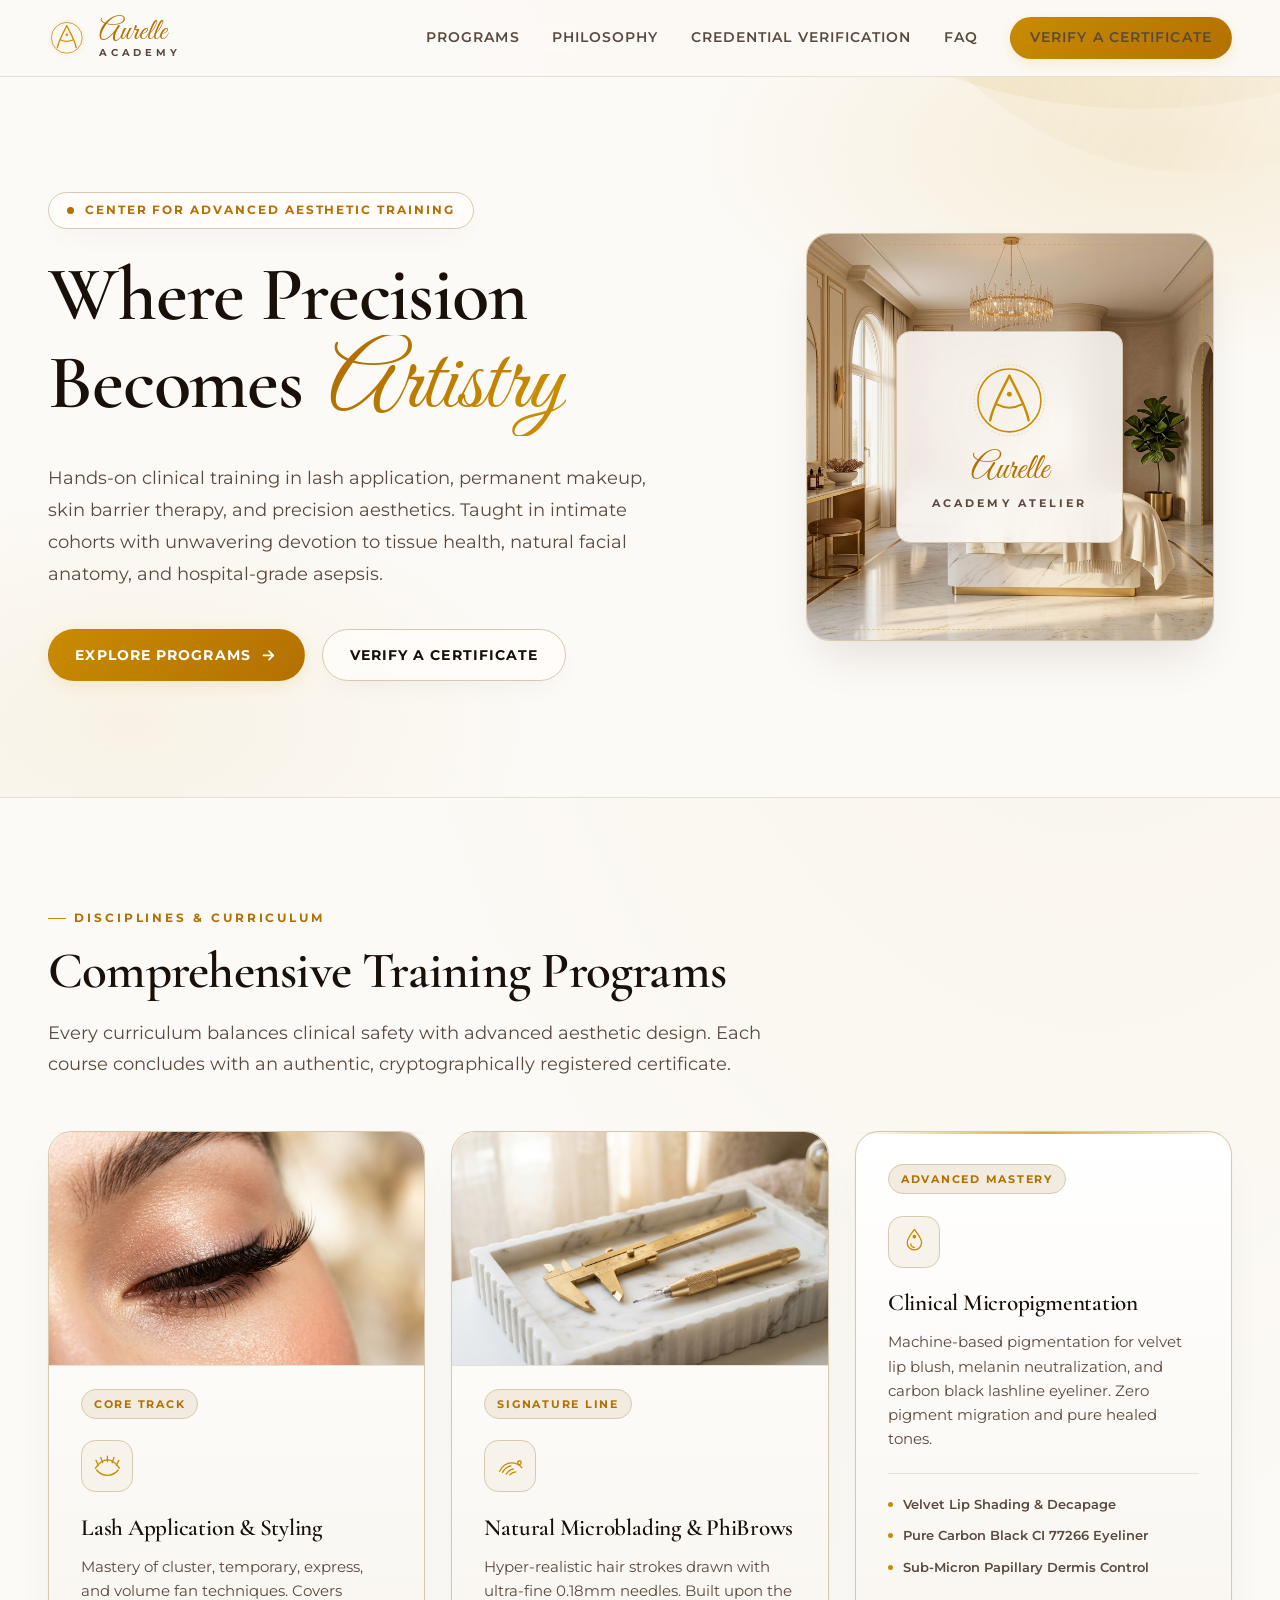
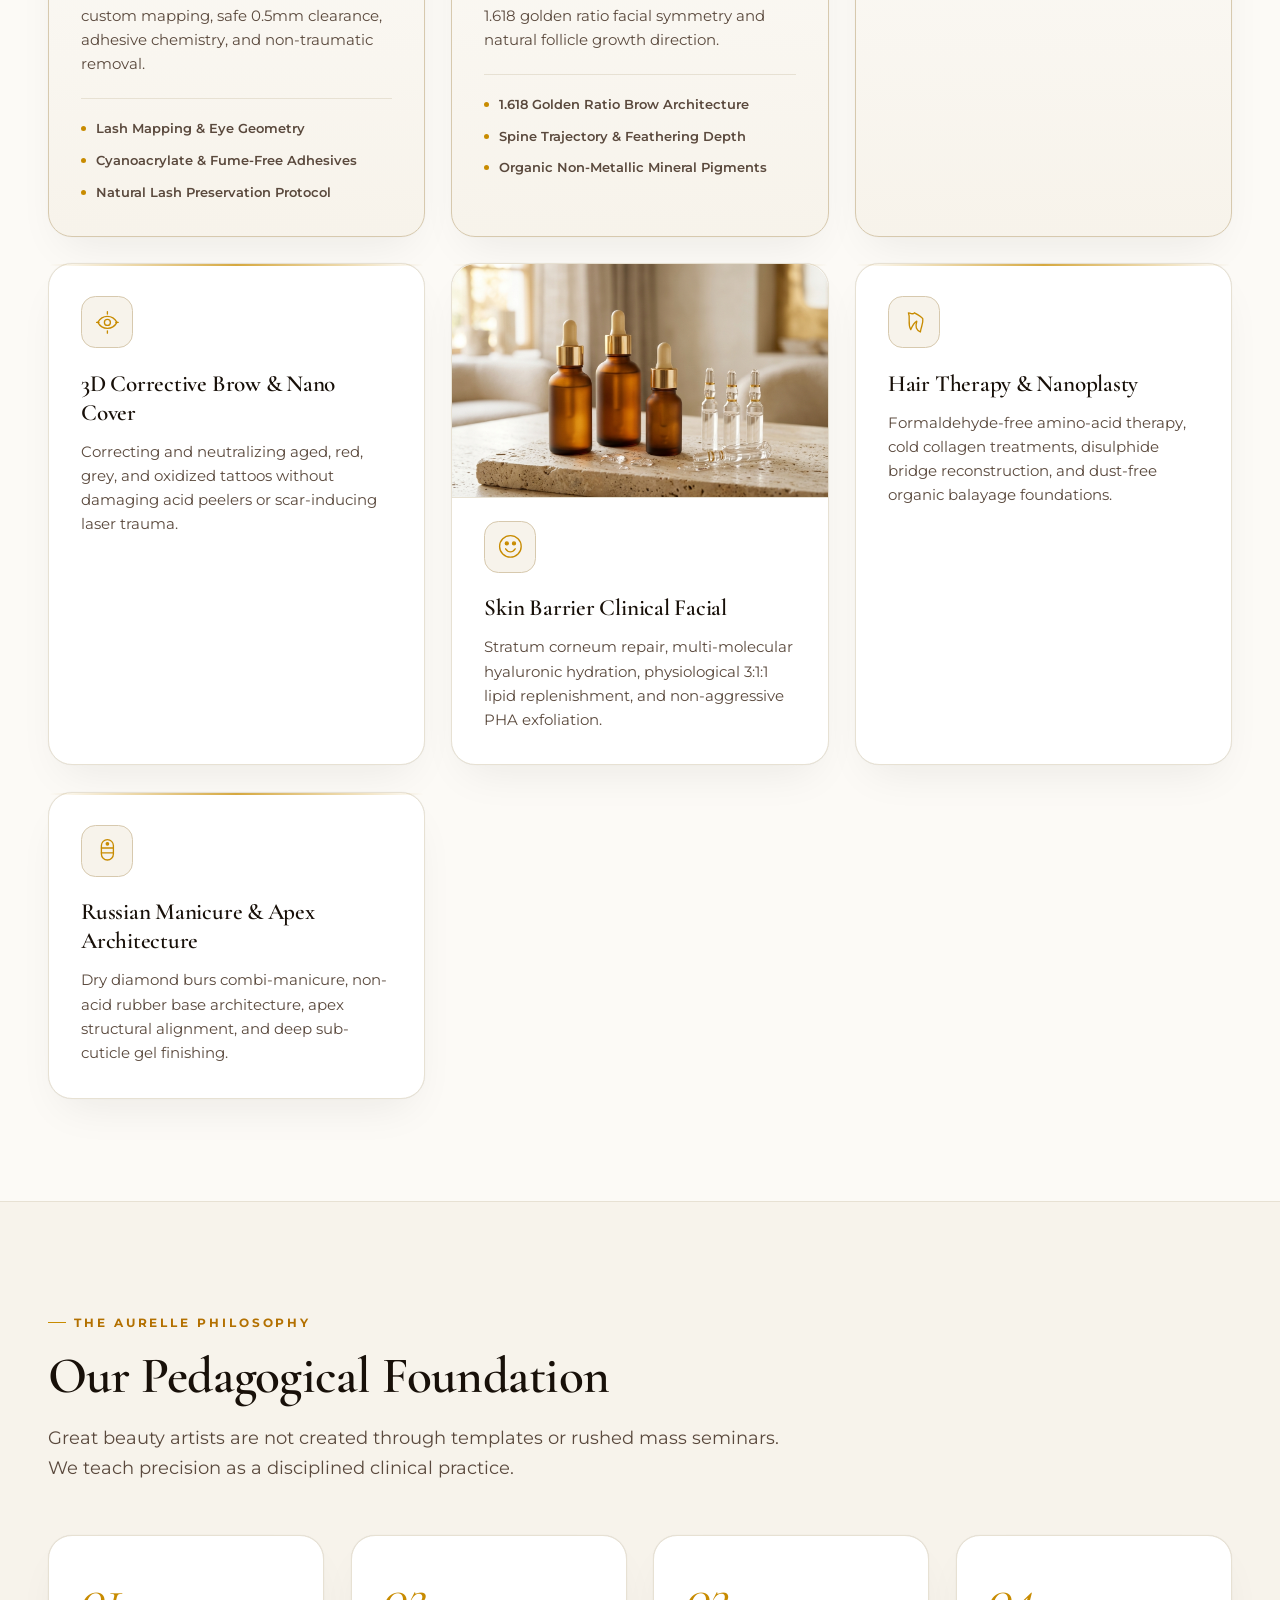
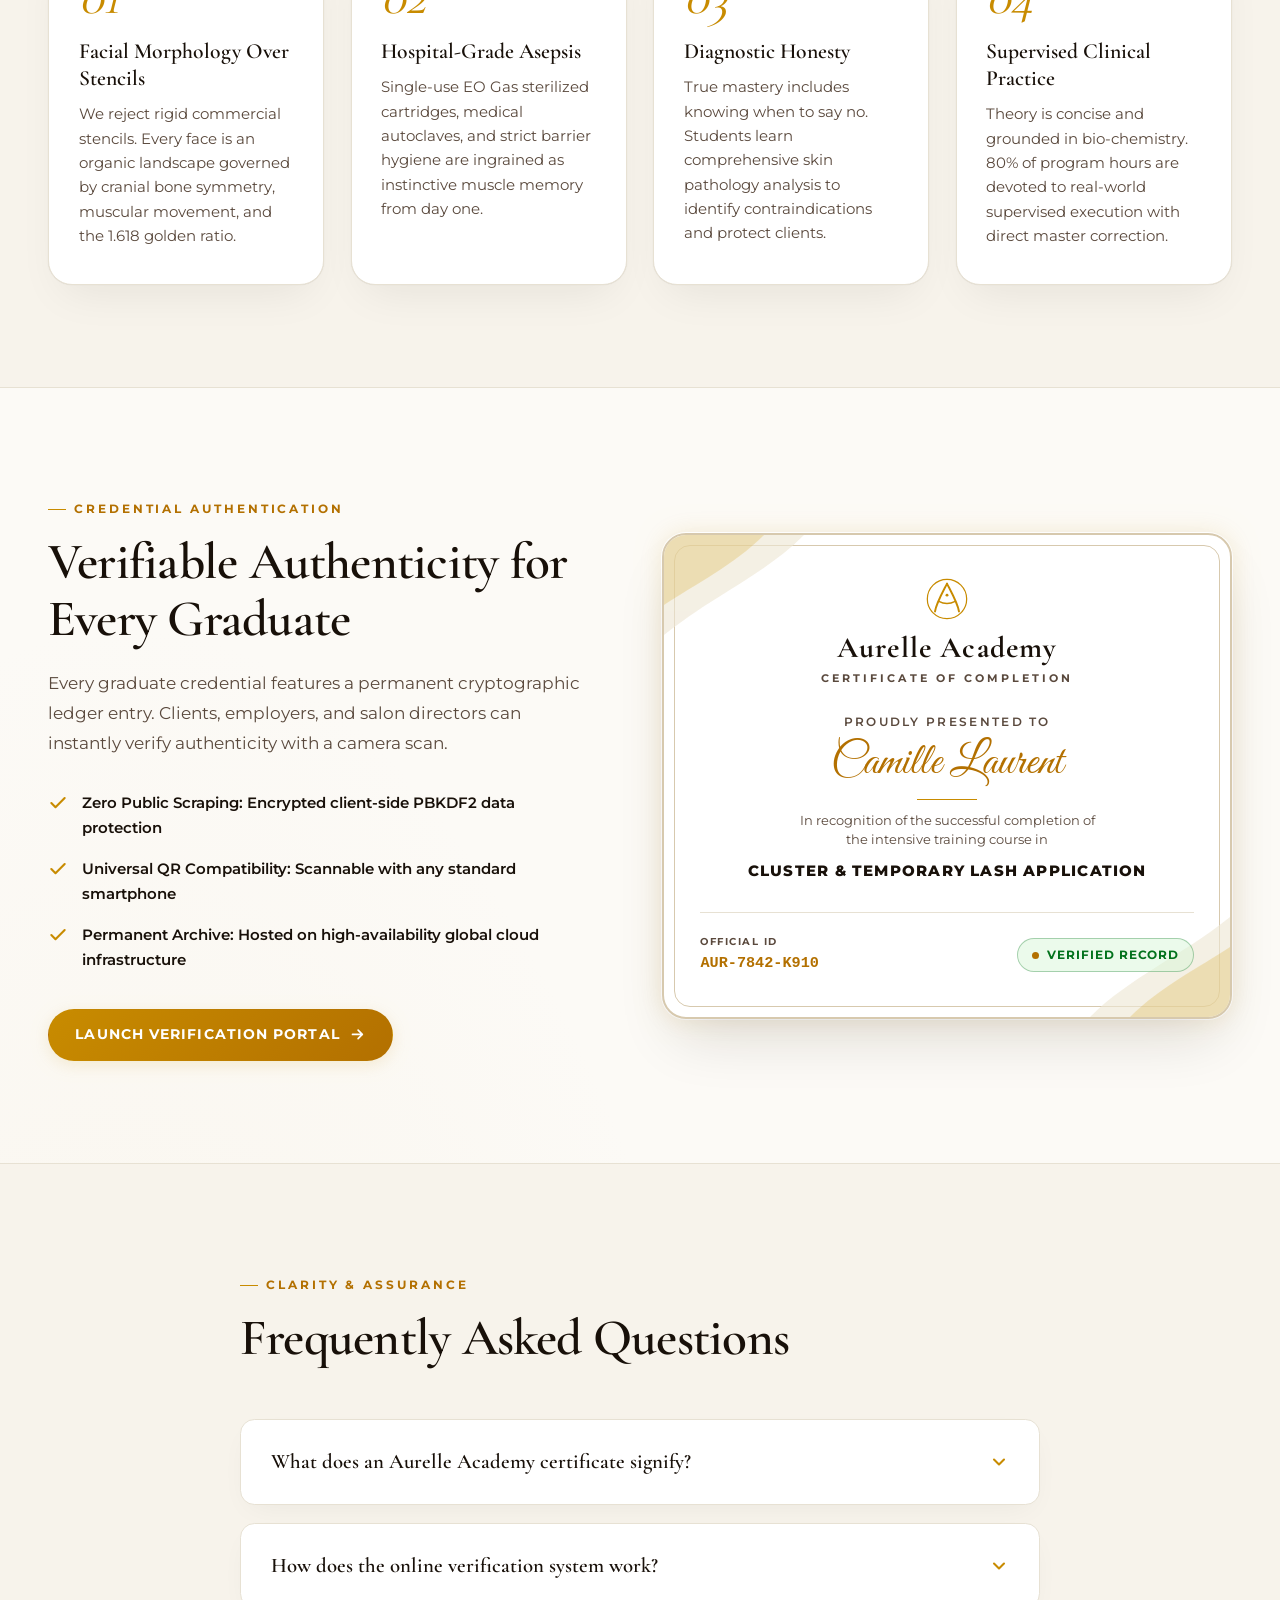
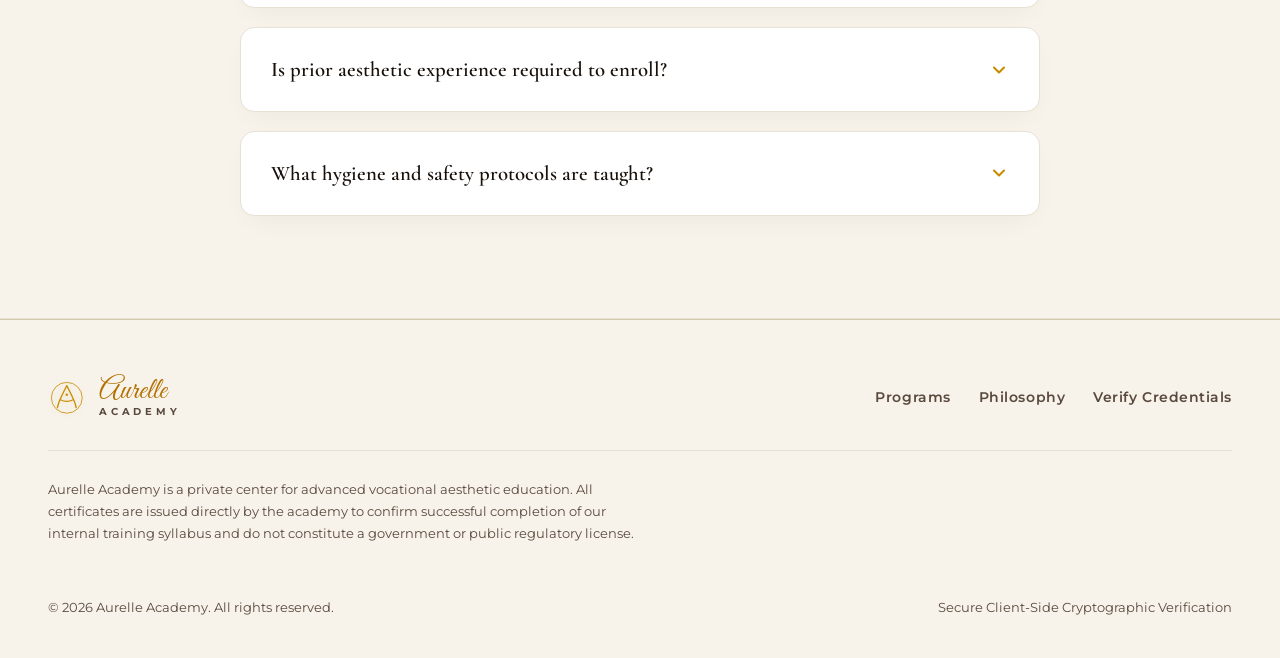
==== index.html @ 6cc7cef2 "feat: embed luxury editorial photography and anonymize sample certificate candidate" ====
<!DOCTYPE html>
<html lang="en" dir="ltr">
<head>
  <meta charset="UTF-8">
  <meta name="viewport" content="width=device-width, initial-scale=1">
  <title>Aurelle Academy | Center for Advanced Aesthetic &amp; Beauty Training</title>
  <meta name="description" content="Aurelle Academy offers professional, hands-on clinical beauty education in lash application, microblading, micropigmentation, skin therapy, and nail architecture. Every certificate is verifiable online.">
  <meta name="theme-color" content="#fdfcfb">
  <meta property="og:title" content="Aurelle Academy | Professional Aesthetic Training">
  <meta property="og:description" content="Master-level aesthetic programs with clinical hygiene standards. Every graduate credential features instant cryptographic online verification.">
  <meta property="og:type" content="website">
  <meta property="og:url" content="https://aurelleacademy.github.io/">
  <meta property="og:image" content="https://aurelleacademy.github.io/assets/img/og-image.png">
  <meta name="twitter:card" content="summary_large_image">
  <link rel="icon" href="assets/img/favicon.svg" type="image/svg+xml">
  <link rel="preload" href="assets/fonts/cormorant-var.woff2" as="font" type="font/woff2" crossorigin>
  <link rel="preload" href="assets/fonts/montserrat-var.woff2" as="font" type="font/woff2" crossorigin>
  <link rel="preload" href="assets/fonts/great-vibes.woff2" as="font" type="font/woff2" crossorigin>
  <link rel="stylesheet" href="assets/css/core.css">
  <link rel="stylesheet" href="assets/css/components.css">
  <link rel="stylesheet" href="assets/css/home.css">
</head>
<body>
  <a class="skip-link" href="#main">Skip to main content</a>

  <!-- Header -->
  <header class="site-header">
    <div class="container site-header__row">
      <a class="wordmark" href="./" aria-label="Aurelle Academy Home">
        <svg class="wordmark__mark" viewBox="0 0 100 100" fill="none" aria-hidden="true">
          <circle cx="50" cy="50" r="46" stroke="currentColor" stroke-opacity="0.35" stroke-width="1.5" stroke-dasharray="2 3"/>
          <circle cx="50" cy="50" r="41" stroke="currentColor" stroke-width="2.2"/>
          <path d="M50 18 C43 32, 28 58, 25 76" stroke="currentColor" stroke-width="3.6" stroke-linecap="round"/>
          <path d="M50 18 C57 32, 72 58, 75 76" stroke="currentColor" stroke-width="3.6" stroke-linecap="round"/>
          <path d="M33 55 Q50 64 67 55" stroke="currentColor" stroke-width="2.8" stroke-linecap="round"/>
          <circle cx="50" cy="42" r="3.2" fill="currentColor"/>
        </svg>
        <span class="wordmark__text">
          <span class="wordmark__name">Aurelle</span>
          <span class="wordmark__sub">Academy</span>
        </span>
      </a>
      <nav class="nav" aria-label="Primary Navigation">
        <a href="#programs">Programs</a>
        <a href="#approach">Philosophy</a>
        <a href="#credentials">Credential Verification</a>
        <a href="#faq">FAQ</a>
        <a href="#contact" data-contact-link hidden>Contact</a>
        <a class="btn btn--gold btn--sm" href="verify/">Verify a Certificate</a>
      </nav>
    </div>
  </header>

  <main id="main">
    <!-- Hero Section -->
    <section class="hero" aria-labelledby="hero-title">
      <!-- Background Fluid Silk Waves -->
      <svg class="hero__backdrop-wave" viewBox="0 0 600 450" fill="none" aria-hidden="true">
        <path d="M150 0 C250 80, 420 120, 600 60 L600 0 Z" fill="url(#waveGrad1)" opacity="0.6"/>
        <path d="M220 0 C320 140, 480 180, 600 110 L600 0 Z" fill="url(#waveGrad2)" opacity="0.4"/>
        <defs>
          <linearGradient id="waveGrad1" x1="150" y1="0" x2="600" y2="120" gradientUnits="userSpaceOnUse">
            <stop offset="0%" stop-color="#dfbb5a" stop-opacity="0.3"/>
            <stop offset="100%" stop-color="#c2942d" stop-opacity="0.05"/>
          </linearGradient>
          <linearGradient id="waveGrad2" x1="220" y1="0" x2="600" y2="180" gradientUnits="userSpaceOnUse">
            <stop offset="0%" stop-color="#c2942d" stop-opacity="0.25"/>
            <stop offset="100%" stop-color="#dfbb5a" stop-opacity="0.02"/>
          </linearGradient>
        </defs>
      </svg>

      <div class="container hero__grid">
        <div class="hero__copy">
          <div class="hero__badge">
            <span class="pulse-dot" aria-hidden="true"></span>
            <span>Center for Advanced Aesthetic Training</span>
          </div>
          <h1 id="hero-title" class="hero__title">
            Where Precision Becomes <span class="script">Artistry</span>
          </h1>
          <p class="hero__lead">
            Hands-on clinical training in lash application, permanent makeup, skin barrier therapy, and precision aesthetics. Taught in intimate cohorts with unwavering devotion to tissue health, natural facial anatomy, and hospital-grade asepsis.
          </p>
          <div class="hero__actions">
            <a class="btn btn--gold" href="#programs">
              Explore Programs
              <svg viewBox="0 0 24 24" fill="none" stroke="currentColor" stroke-width="2.4" stroke-linecap="round" stroke-linejoin="round" aria-hidden="true">
                <path d="M5 12h14M13 6l6 6-6 6"/>
              </svg>
            </a>
            <a class="btn btn--ghost" href="verify/">
              Verify a Certificate
            </a>
          </div>
        </div>

        <!-- High-Fashion Emblem Card Showcase with Editorial Atelier Image -->
        <div class="hero__art" aria-hidden="true">
          <div class="hero__art-card">
            <img class="hero__photo" src="assets/img/hero-atelier.jpg" alt="Aurelle Academy Atelier" width="450" height="450">
            <div class="hero__emblem-badge">
              <svg class="hero__emblem-lg" viewBox="0 0 100 100" fill="none">
                <circle cx="50" cy="50" r="46" stroke="currentColor" stroke-opacity="0.3" stroke-width="1.2" stroke-dasharray="2 3"/>
                <circle cx="50" cy="50" r="41" stroke="currentColor" stroke-width="2"/>
                <path d="M50 18 C43 32, 28 58, 25 76" stroke="currentColor" stroke-width="3.2" stroke-linecap="round"/>
                <path d="M50 18 C57 32, 72 58, 75 76" stroke="currentColor" stroke-width="3.2" stroke-linecap="round"/>
                <path d="M33 55 Q50 64 67 55" stroke="currentColor" stroke-width="2.6" stroke-linecap="round"/>
                <circle cx="50" cy="42" r="3.2" fill="currentColor"/>
              </svg>
              <span class="hero__brand-callout">Aurelle</span>
              <span class="hero__sub-callout">Academy Atelier</span>
            </div>
          </div>
        </div>
      </div>
    </section>

    <!-- Programs Atlas Section -->
    <section id="programs" class="section" aria-labelledby="programs-title">
      <div class="container">
        <div class="section__header">
          <span class="eyebrow">Disciplines &amp; Curriculum</span>
          <h2 id="programs-title" class="section__title">Comprehensive Training Programs</h2>
          <p class="section__lead">
            Every curriculum balances clinical safety with advanced aesthetic design. Each course concludes with an authentic, cryptographically registered certificate.
          </p>
        </div>

        <div class="grid grid--programs">
          <!-- Program 1: Lash -->
          <article class="card program program--featured" data-reveal>
            <div class="program__thumb">
              <img src="assets/img/program-lash.jpg" alt="Lash Application and Styling Artistry" loading="lazy" width="600" height="375">
            </div>
            <div class="program__badge">Core Track</div>
            <div class="program__icon-wrap">
              <svg class="program__icon" viewBox="0 0 48 48" fill="none" stroke="currentColor" stroke-width="2.2" stroke-linecap="round" stroke-linejoin="round" aria-hidden="true">
                <path d="M4 27c6-9 13-14 20-14s14 5 20 14"/>
                <path d="M9 22 5 14M16 18l-3-9M24 16v-9M32 18l3-9M39 22l4-8"/>
                <path d="M6 30c5 6 11 9 18 9s13-3 18-9"/>
              </svg>
            </div>
            <h3 class="program__title">Lash Application &amp; Styling</h3>
            <p class="program__desc">
              Mastery of cluster, temporary, express, and volume fan techniques. Covers custom mapping, safe 0.5mm clearance, adhesive chemistry, and non-traumatic removal.
            </p>
            <ul class="program__features">
              <li>Lash Mapping &amp; Eye Geometry</li>
              <li>Cyanoacrylate &amp; Fume-Free Adhesives</li>
              <li>Natural Lash Preservation Protocol</li>
            </ul>
          </article>

          <!-- Program 2: Microblading -->
          <article class="card program program--featured" data-reveal>
            <div class="program__thumb">
              <img src="assets/img/program-microblading.jpg" alt="Natural Microblading and PhiBrows Architecture" loading="lazy" width="600" height="375">
            </div>
            <div class="program__badge">Signature Line</div>
            <div class="program__icon-wrap">
              <svg class="program__icon" viewBox="0 0 48 48" fill="none" stroke="currentColor" stroke-width="2.2" stroke-linecap="round" stroke-linejoin="round" aria-hidden="true">
                <path d="M6 32c5-10 12-14 20-14s13 3 17 8"/>
                <path d="M11 34c3-6 8-10 14-11M17 37c3-5 8-8 12-9M23 38c3-3 7-5 10-5"/>
                <circle cx="39" cy="18" r="3"/>
              </svg>
            </div>
            <h3 class="program__title">Natural Microblading &amp; PhiBrows</h3>
            <p class="program__desc">
              Hyper-realistic hair strokes drawn with ultra-fine 0.18mm needles. Built upon the 1.618 golden ratio facial symmetry and natural follicle growth direction.
            </p>
            <ul class="program__features">
              <li>1.618 Golden Ratio Brow Architecture</li>
              <li>Spine Trajectory &amp; Feathering Depth</li>
              <li>Organic Non-Metallic Mineral Pigments</li>
            </ul>
          </article>

          <!-- Program 3: Micropigmentation -->
          <article class="card program program--featured" data-reveal>
            <div class="program__badge">Advanced Mastery</div>
            <div class="program__icon-wrap">
              <svg class="program__icon" viewBox="0 0 48 48" fill="none" stroke="currentColor" stroke-width="2.2" stroke-linecap="round" stroke-linejoin="round" aria-hidden="true">
                <path d="M24 4c7 9 12 15 12 22a12 12 0 1 1-24 0c0-7 5-13 12-22Z"/>
                <path d="M18 28a6 6 0 0 0 6 6"/>
                <circle cx="24" cy="16" r="2" fill="currentColor"/>
              </svg>
            </div>
            <h3 class="program__title">Clinical Micropigmentation</h3>
            <p class="program__desc">
              Machine-based pigmentation for velvet lip blush, melanin neutralization, and carbon black lashline eyeliner. Zero pigment migration and pure healed tones.
            </p>
            <ul class="program__features">
              <li>Velvet Lip Shading &amp; Decapage</li>
              <li>Pure Carbon Black CI 77266 Eyeliner</li>
              <li>Sub-Micron Papillary Dermis Control</li>
            </ul>
          </article>

          <!-- Program 4: 3D Brow Cover-Up -->
          <article class="card program" data-reveal>
            <div class="program__icon-wrap">
              <svg class="program__icon" viewBox="0 0 48 48" fill="none" stroke="currentColor" stroke-width="2.2" stroke-linecap="round" stroke-linejoin="round" aria-hidden="true">
                <path d="M8 24c4-7 10-10 16-10s12 3 16 10c-4 7-10 10-16 10S12 31 8 24Z"/>
                <circle cx="24" cy="24" r="5"/>
                <path d="M24 6v4M24 38v4M6 24h4M38 24h4"/>
              </svg>
            </div>
            <h3 class="program__title">3D Corrective Brow &amp; Nano Cover</h3>
            <p class="program__desc">
              Correcting and neutralizing aged, red, grey, and oxidized tattoos without damaging acid peelers or scar-inducing laser trauma.
            </p>
          </article>

          <!-- Program 5: Clinical Facial -->
          <article class="card program" data-reveal>
            <div class="program__thumb">
              <img src="assets/img/program-skincare.jpg" alt="Skin Barrier Clinical Facial Therapy" loading="lazy" width="600" height="375">
            </div>
            <div class="program__icon-wrap">
              <svg class="program__icon" viewBox="0 0 48 48" fill="none" stroke="currentColor" stroke-width="2.2" stroke-linecap="round" stroke-linejoin="round" aria-hidden="true">
                <circle cx="24" cy="24" r="18"/>
                <path d="M16 28c2 3 5 5 8 5s6-2 8-5"/>
                <circle cx="18" cy="19" r="2.5" fill="currentColor"/>
                <circle cx="30" cy="19" r="2.5" fill="currentColor"/>
              </svg>
            </div>
            <h3 class="program__title">Skin Barrier Clinical Facial</h3>
            <p class="program__desc">
              Stratum corneum repair, multi-molecular hyaluronic hydration, physiological 3:1:1 lipid replenishment, and non-aggressive PHA exfoliation.
            </p>
          </article>

          <!-- Program 6: Hair Therapy -->
          <article class="card program" data-reveal>
            <div class="program__icon-wrap">
              <svg class="program__icon" viewBox="0 0 48 48" fill="none" stroke="currentColor" stroke-width="2.2" stroke-linecap="round" stroke-linejoin="round" aria-hidden="true">
                <path d="M14 8c4 10-2 18 4 28 3-7 6-12 10-14-3 10-1 14 6 18 1-9 5-14 4-22-2-4-8-7-14-10-3 4-8 0-10 0Z"/>
              </svg>
            </div>
            <h3 class="program__title">Hair Therapy &amp; Nanoplasty</h3>
            <p class="program__desc">
              Formaldehyde-free amino-acid therapy, cold collagen treatments, disulphide bridge reconstruction, and dust-free organic balayage foundations.
            </p>
          </article>

          <!-- Program 7: Russian Manicure -->
          <article class="card program" data-reveal>
            <div class="program__icon-wrap">
              <svg class="program__icon" viewBox="0 0 48 48" fill="none" stroke="currentColor" stroke-width="2.2" stroke-linecap="round" stroke-linejoin="round" aria-hidden="true">
                <rect x="14" y="6" width="20" height="34" rx="10"/>
                <path d="M14 20h20M14 28h20"/>
                <circle cx="24" cy="13" r="2" fill="currentColor"/>
              </svg>
            </div>
            <h3 class="program__title">Russian Manicure &amp; Apex Architecture</h3>
            <p class="program__desc">
              Dry diamond burs combi-manicure, non-acid rubber base architecture, apex structural alignment, and deep sub-cuticle gel finishing.
            </p>
          </article>
        </div>
      </div>
    </section>

    <!-- Teaching Methodology Section -->
    <section id="approach" class="section section--alt" aria-labelledby="approach-title">
      <div class="container">
        <div class="section__header">
          <span class="eyebrow">The Aurelle Philosophy</span>
          <h2 id="approach-title" class="section__title">Our Pedagogical Foundation</h2>
          <p class="section__lead">
            Great beauty artists are not created through templates or rushed mass seminars. We teach precision as a disciplined clinical practice.
          </p>
        </div>

        <div class="pillars-grid">
          <div class="pillar" data-reveal>
            <span class="pillar__num">01</span>
            <h3 class="pillar__title">Facial Morphology Over Stencils</h3>
            <p class="pillar__desc">
              We reject rigid commercial stencils. Every face is an organic landscape governed by cranial bone symmetry, muscular movement, and the 1.618 golden ratio.
            </p>
          </div>

          <div class="pillar" data-reveal>
            <span class="pillar__num">02</span>
            <h3 class="pillar__title">Hospital-Grade Asepsis</h3>
            <p class="pillar__desc">
              Single-use EO Gas sterilized cartridges, medical autoclaves, and strict barrier hygiene are ingrained as instinctive muscle memory from day one.
            </p>
          </div>

          <div class="pillar" data-reveal>
            <span class="pillar__num">03</span>
            <h3 class="pillar__title">Diagnostic Honesty</h3>
            <p class="pillar__desc">
              True mastery includes knowing when to say no. Students learn comprehensive skin pathology analysis to identify contraindications and protect clients.
            </p>
          </div>

          <div class="pillar" data-reveal>
            <span class="pillar__num">04</span>
            <h3 class="pillar__title">Supervised Clinical Practice</h3>
            <p class="pillar__desc">
              Theory is concise and grounded in bio-chemistry. 80% of program hours are devoted to real-world supervised execution with direct master correction.
            </p>
          </div>
        </div>
      </div>
    </section>

    <!-- Credential Verification Section (With Realistic Silk Certificate Mockup) -->
    <section id="credentials" class="section" aria-labelledby="credentials-title">
      <div class="container">
        <div class="credentials__layout">
          <div class="credentials__info">
            <span class="eyebrow">Credential Authentication</span>
            <h2 id="credentials-title" class="section__title">Verifiable Authenticity for Every Graduate</h2>
            <p class="credentials__lead">
              Every graduate credential features a permanent cryptographic ledger entry. Clients, employers, and salon directors can instantly verify authenticity with a camera scan.
            </p>
            <div class="credentials__highlights">
              <div class="highlight-item">
                <svg viewBox="0 0 24 24" fill="none" stroke="currentColor" stroke-width="2.5" stroke-linecap="round" stroke-linejoin="round" aria-hidden="true">
                  <polyline points="20 6 9 17 4 12"></polyline>
                </svg>
                <span>Zero Public Scraping: Encrypted client-side PBKDF2 data protection</span>
              </div>
              <div class="highlight-item">
                <svg viewBox="0 0 24 24" fill="none" stroke="currentColor" stroke-width="2.5" stroke-linecap="round" stroke-linejoin="round" aria-hidden="true">
                  <polyline points="20 6 9 17 4 12"></polyline>
                </svg>
                <span>Universal QR Compatibility: Scannable with any standard smartphone</span>
              </div>
              <div class="highlight-item">
                <svg viewBox="0 0 24 24" fill="none" stroke="currentColor" stroke-width="2.5" stroke-linecap="round" stroke-linejoin="round" aria-hidden="true">
                  <polyline points="20 6 9 17 4 12"></polyline>
                </svg>
                <span>Permanent Archive: Hosted on high-availability global cloud infrastructure</span>
              </div>
            </div>
            <div class="credentials__actions">
              <a class="btn btn--gold" href="verify/">
                Launch Verification Portal
                <svg viewBox="0 0 24 24" fill="none" stroke="currentColor" stroke-width="2.4" stroke-linecap="round" stroke-linejoin="round" aria-hidden="true">
                  <path d="M5 12h14M13 6l6 6-6 6"/>
                </svg>
              </a>
            </div>
          </div>

          <!-- Realistic Silk Ivory Certificate Mockup -->
          <div class="cert-mockup-wrap" data-reveal>
            <div class="cert-mockup">
              <!-- Corner Ribbon Waves -->
              <svg class="cert-mockup__corner-wave" viewBox="0 0 140 100" fill="none" aria-hidden="true">
                <path d="M0 0 L140 0 C100 40, 50 60, 0 100 Z" fill="#eee7d5" opacity="0.7"/>
                <path d="M0 0 L100 0 C70 30, 30 50, 0 70 Z" fill="#dfbb5a" opacity="0.4"/>
              </svg>
              <svg class="cert-mockup__corner-wave-bottom" viewBox="0 0 140 100" fill="none" aria-hidden="true">
                <path d="M140 100 L0 100 C40 60, 90 40, 140 0 Z" fill="#eee7d5" opacity="0.7"/>
                <path d="M140 100 L40 100 C70 70, 110 50, 140 30 Z" fill="#dfbb5a" opacity="0.4"/>
              </svg>

              <div class="cert-mockup__header">
                <svg class="cert-mockup__logo" viewBox="0 0 100 100" fill="none" aria-hidden="true">
                  <circle cx="50" cy="50" r="41" stroke="currentColor" stroke-width="2.5"/>
                  <path d="M50 18 C43 32, 28 58, 25 76" stroke="currentColor" stroke-width="4" stroke-linecap="round"/>
                  <path d="M50 18 C57 32, 72 58, 75 76" stroke="currentColor" stroke-width="4" stroke-linecap="round"/>
                  <path d="M33 55 Q50 64 67 55" stroke="currentColor" stroke-width="3" stroke-linecap="round"/>
                  <circle cx="50" cy="42" r="3" fill="currentColor"/>
                </svg>
                <div class="cert-mockup__title">Aurelle Academy</div>
                <div class="cert-mockup__subtitle">CERTIFICATE OF COMPLETION</div>
              </div>
              
              <div class="cert-mockup__body">
                <span class="cert-mockup__present">PROUDLY PRESENTED TO</span>
                <span class="cert-mockup__student">Camille Laurent</span>
                <div class="cert-mockup__divider"></div>
                <p class="cert-mockup__text">
                  In recognition of the successful completion of the intensive training course in
                </p>
                <div class="cert-mockup__course">
                  CLUSTER &amp; TEMPORARY LASH APPLICATION
                </div>
              </div>

              <div class="cert-mockup__footer">
                <div class="cert-mockup__id-box">
                  <span class="cert-mockup__id-lbl">OFFICIAL ID</span>
                  <span class="cert-mockup__id-val">AUR-7842-K910</span>
                </div>
                <div class="cert-mockup__status">
                  <span class="pulse-dot"></span>
                  <span>VERIFIED RECORD</span>
                </div>
              </div>
            </div>
          </div>
        </div>
      </div>
    </section>

    <!-- Frequently Asked Questions Section -->
    <section id="faq" class="section section--alt" aria-labelledby="faq-title">
      <div class="container container--narrow">
        <div class="section__header">
          <span class="eyebrow">Clarity &amp; Assurance</span>
          <h2 id="faq-title" class="section__title">Frequently Asked Questions</h2>
        </div>

        <div class="faq-list">
          <details class="faq-item" data-reveal>
            <summary class="faq-item__question">
              <span>What does an Aurelle Academy certificate signify?</span>
              <svg class="faq-item__chevron" viewBox="0 0 24 24" fill="none" stroke="currentColor" stroke-width="2.5" stroke-linecap="round" stroke-linejoin="round" aria-hidden="true">
                <polyline points="6 9 12 15 18 9"></polyline>
              </svg>
            </summary>
            <div class="faq-item__answer">
              <p>
                An Aurelle Academy certificate attests that the graduate has successfully mastered our curriculum, completed hands-on clinical training, and adhered to our strict sanitation and execution standards. It is issued directly by our private academy as a mark of practical competence.
              </p>
            </div>
          </details>

          <details class="faq-item" data-reveal>
            <summary class="faq-item__question">
              <span>How does the online verification system work?</span>
              <svg class="faq-item__chevron" viewBox="0 0 24 24" fill="none" stroke="currentColor" stroke-width="2.5" stroke-linecap="round" stroke-linejoin="round" aria-hidden="true">
                <polyline points="6 9 12 15 18 9"></polyline>
              </svg>
            </summary>
            <div class="faq-item__answer">
              <p>
                Each certificate features a scannable QR code pointing directly to our verification portal alongside an alphanumeric ID (e.g., <code>AUR-J2GA-U9PB</code>). Entering this code retrieves the candidate's verified name, course title, and completion date from an encrypted ledger.
              </p>
            </div>
          </details>

          <details class="faq-item" data-reveal>
            <summary class="faq-item__question">
              <span>Is prior aesthetic experience required to enroll?</span>
              <svg class="faq-item__chevron" viewBox="0 0 24 24" fill="none" stroke="currentColor" stroke-width="2.5" stroke-linecap="round" stroke-linejoin="round" aria-hidden="true">
                <polyline points="6 9 12 15 18 9"></polyline>
              </svg>
            </summary>
            <div class="faq-item__answer">
              <p>
                Foundational tracks like Lash Application and Russian Manicure are designed for both ambitious beginners and practicing stylists seeking precision. Advanced modules such as 3D Brow Cover-Up and Clinical Micropigmentation require preliminary consultation to confirm manual readiness.
              </p>
            </div>
          </details>

          <details class="faq-item" data-reveal>
            <summary class="faq-item__question">
              <span>What hygiene and safety protocols are taught?</span>
              <svg class="faq-item__chevron" viewBox="0 0 24 24" fill="none" stroke="currentColor" stroke-width="2.5" stroke-linecap="round" stroke-linejoin="round" aria-hidden="true">
                <polyline points="6 9 12 15 18 9"></polyline>
              </svg>
            </summary>
            <div class="faq-item__answer">
              <p>
                We practice hospital-grade aseptic techniques. Students learn the handling of single-use ethylene-oxide sterilized cartridge needles, medical autoclave protocols, bloodborne pathogen awareness, and safe hazardous waste management.
              </p>
            </div>
          </details>
        </div>
      </div>
    </section>

    <!-- Dynamic Contact Section (Rendered when site.json is configured) -->
    <section id="contact" class="section" aria-labelledby="contact-title" data-contact-section hidden>
      <div class="container">
        <div class="section__header">
          <span class="eyebrow">Direct Inquiries</span>
          <h2 id="contact-title" class="section__title">Connect with Admissions</h2>
          <p class="section__lead">
            Speak directly with our training coordinators regarding enrollment schedules, cohort sizes, and admission prerequisites.
          </p>
        </div>
        <div class="contact-list" data-contact-list></div>
      </div>
    </section>
  </main>

  <!-- Footer -->
  <footer class="site-footer">
    <div class="container">
      <div class="site-footer__row">
        <a class="wordmark" href="./" aria-label="Aurelle Academy">
          <svg class="wordmark__mark" viewBox="0 0 100 100" fill="none" aria-hidden="true">
            <circle cx="50" cy="50" r="41" stroke="currentColor" stroke-width="2.2"/>
            <path d="M50 18 C43 32, 28 58, 25 76" stroke="currentColor" stroke-width="3.6" stroke-linecap="round"/>
            <path d="M50 18 C57 32, 72 58, 75 76" stroke="currentColor" stroke-width="3.6" stroke-linecap="round"/>
            <path d="M33 55 Q50 64 67 55" stroke="currentColor" stroke-width="2.8" stroke-linecap="round"/>
            <circle cx="50" cy="42" r="3.2" fill="currentColor"/>
          </svg>
          <span class="wordmark__text">
            <span class="wordmark__name">Aurelle</span>
            <span class="wordmark__sub">Academy</span>
          </span>
        </a>
        <div class="site-footer__links">
          <a href="#programs">Programs</a>
          <a href="#approach">Philosophy</a>
          <a href="verify/">Verify Credentials</a>
        </div>
      </div>
      <p class="disclaimer">
        Aurelle Academy is a private center for advanced vocational aesthetic education. All certificates are issued directly by the academy to confirm successful completion of our internal training syllabus and do not constitute a government or public regulatory license.
      </p>
      <div class="site-footer__bottom">
        <span>&copy; 2026 Aurelle Academy. All rights reserved.</span>
        <span>Secure Client-Side Cryptographic Verification</span>
      </div>
    </div>
  </footer>

  <script src="assets/js/home.js" defer></script>
</body>
</html>
---- assets/css/core.css ----
/* core.css - Aurelle Academy Design System
   Aesthetic: Luxury Ivory & Champagne (Haute Couture Editorial)
   All text/background pairs strictly comply with WCAG AAA (>= 7:1 for body text). */

@font-face {
  font-family: "Cormorant Garamond";
  src: url("../fonts/cormorant-var.woff2") format("woff2");
  font-weight: 300 700;
  font-style: normal;
  font-display: swap;
}

@font-face {
  font-family: "Montserrat";
  src: url("../fonts/montserrat-var.woff2") format("woff2");
  font-weight: 300 900;
  font-style: normal;
  font-display: swap;
}

@font-face {
  font-family: "Great Vibes";
  src: url("../fonts/great-vibes.woff2") format("woff2");
  font-weight: 400;
  font-style: normal;
  font-display: swap;
}

:root {
  color-scheme: light;

  /* Luxury Ivory & Alabaster Palette */
  --bg-0: oklch(0.985 0.006 85); /* Pristine Silk Pearl #fdfcfb */
  --bg-1: oklch(0.965 0.012 85); /* Soft Champagne Cream #f7f4ee */
  --bg-2: oklch(0.942 0.016 85); /* Warm Alabaster #eee9dc */
  --bg-card: oklch(0.995 0.004 85 / 0.90); /* Frosted Pearl Glass */
  
  /* Delicate Champagne Gold Borders */
  --line: oklch(0.84 0.04 85);       /* Polished Champagne Hairline */
  --line-soft: oklch(0.91 0.02 85);  /* Whispering Ivory Divider */

  /* Deep Espresso Typography (WCAG AAA >= 7:1) */
  --text: oklch(0.18 0.02 60);       /* Deep Roasted Espresso #1c1815 (14.2:1 against bg-0) */
  --text-muted: oklch(0.42 0.03 60); /* Refined Warm Taupe #5d544c (7.3:1 against bg-0) */

  /* Liquid Champagne Gold Accents */
  --gold: oklch(0.68 0.15 80);        /* Antique Metallic Gold #b68725 */
  --gold-strong: oklch(0.60 0.16 78); /* High-Definition Gold #9b7119 */
  --gold-light: oklch(0.94 0.04 85);  /* Subtle Gold Shimmer */
  --gold-glow: oklch(0.68 0.15 80 / 0.14);
  --on-gold: #ffffff;

  /* Status Colors */
  --ok: oklch(0.48 0.15 145);        /* Clinical Forest Green #216a3a */
  --ok-bg: oklch(0.94 0.05 145 / 0.5);
  --bad: oklch(0.48 0.18 25);
  --bad-bg: oklch(0.94 0.05 25 / 0.5);

  /* Typography Families */
  --font-serif: "Cormorant Garamond", Georgia, "Times New Roman", serif;
  --font-ui: "Montserrat", system-ui, -apple-system, sans-serif;
  --font-script: "Great Vibes", "Snell Roundhand", cursive;

  /* Shapes & Metrics */
  --radius-s: 0.5rem;
  --radius-m: 0.9rem;
  --radius-l: 1.5rem;
  --ease: cubic-bezier(0.16, 1, 0.3, 1);
  --shadow-subtle: 0 10px 30px -10px oklch(0.2 0.02 60 / 0.06);
  --shadow-card: 0 20px 45px -15px oklch(0.2 0.02 60 / 0.08), 0 0 1px oklch(0.2 0.02 60 / 0.12);
  --container: 74rem;
  --gutter: clamp(1rem, 4vw, 2.5rem);
}

*,
*::before,
*::after {
  box-sizing: border-box;
}

* {
  margin: 0;
}

html {
  scroll-behavior: smooth;
  -webkit-text-size-adjust: 100%;
}

body {
  min-height: 100dvh;
  background-color: var(--bg-0);
  background-image: 
    radial-gradient(ellipse 70% 40% at 85% -10%, oklch(0.94 0.03 85 / 0.6), transparent),
    radial-gradient(ellipse 60% 40% at 10% 110%, oklch(0.93 0.03 85 / 0.5), transparent);
  color: var(--text);
  font-family: var(--font-ui);
  font-size: 1rem;
  line-height: 1.7;
  -webkit-font-smoothing: antialiased;
  text-rendering: optimizeLegibility;
}

img,
svg {
  display: block;
  max-width: 100%;
}

a {
  color: inherit;
}

:focus-visible {
  outline: 3px solid var(--gold);
  outline-offset: 3px;
  border-radius: 4px;
}

.skip-link {
  position: absolute;
  left: 1.5rem;
  top: -4rem;
  background: var(--text);
  color: #ffffff;
  padding: 0.6rem 1.2rem;
  border-radius: var(--radius-s);
  font-weight: 700;
  z-index: 100;
  text-decoration: none;
  transition: top 0.2s var(--ease);
}

.skip-link:focus {
  top: 1.5rem;
}

.container {
  width: min(100% - 2 * var(--gutter), var(--container));
  margin-inline: auto;
}

.visually-hidden {
  position: absolute;
  width: 1px;
  height: 1px;
  margin: -1px;
  padding: 0;
  overflow: hidden;
  clip-path: inset(50%);
  white-space: nowrap;
}

bdi {
  unicode-bidi: isolate;
}

@media (prefers-reduced-motion: reduce) {
  html {
    scroll-behavior: auto;
  }
  *,
  *::before,
  *::after {
    animation-duration: 0.01ms !important;
    animation-iteration-count: 1 !important;
    transition-duration: 0.01ms !important;
  }
}
---- assets/css/components.css ----
/* components.css - Aurelle Academy Shared Components
   Luxury Ivory & Champagne Aesthetic */

/* ---------- Header ---------- */
.site-header {
  position: sticky;
  top: 0;
  z-index: 50;
  background: oklch(0.985 0.006 85 / 0.88);
  backdrop-filter: blur(20px);
  -webkit-backdrop-filter: blur(20px);
  border-bottom: 1px solid var(--line-soft);
  transition: background 0.3s var(--ease);
}

.site-header__row {
  display: flex;
  align-items: center;
  justify-content: space-between;
  gap: 1.5rem;
  min-height: 4.75rem;
}

.wordmark {
  display: inline-flex;
  align-items: center;
  gap: 0.85rem;
  text-decoration: none;
}

.wordmark__mark {
  width: 2.35rem;
  height: 2.35rem;
  color: var(--gold);
  flex: none;
  filter: drop-shadow(0 2px 4px var(--gold-glow));
}

.wordmark__text {
  display: flex;
  flex-direction: column;
  line-height: 1.05;
}

.wordmark__name {
  font-family: var(--font-script);
  font-size: 1.85rem;
  color: var(--gold-strong);
}

.wordmark__sub {
  font-family: var(--font-ui);
  font-size: 0.65rem;
  font-weight: 700;
  letter-spacing: 0.36em;
  text-transform: uppercase;
  color: var(--text-muted);
}

.nav {
  display: flex;
  align-items: center;
  gap: clamp(1rem, 2.5vw, 2.2rem);
}

.nav a {
  text-decoration: none;
  font-size: 0.85rem;
  font-weight: 600;
  letter-spacing: 0.08em;
  text-transform: uppercase;
  color: var(--text-muted);
  transition: color 0.25s var(--ease);
}

.nav a:hover,
.nav a[aria-current="page"] {
  color: var(--gold-strong);
}

@media (max-width: 46rem) {
  .nav a:not(.btn) {
    display: none;
  }
}

/* ---------- Buttons ---------- */
.btn {
  display: inline-flex;
  align-items: center;
  justify-content: center;
  gap: 0.6rem;
  padding: 0.85rem 1.65rem;
  min-height: 2.9rem;
  border-radius: 999px;
  border: 1px solid transparent;
  font-family: var(--font-ui);
  font-size: 0.85rem;
  font-weight: 700;
  letter-spacing: 0.08em;
  text-transform: uppercase;
  text-decoration: none;
  cursor: pointer;
  transition: transform 0.25s var(--ease), box-shadow 0.25s var(--ease), background 0.25s var(--ease), border-color 0.25s var(--ease);
}

.btn svg {
  width: 1.05rem;
  height: 1.05rem;
  flex: none;
}

.btn--gold {
  background: linear-gradient(135deg, var(--gold), var(--gold-strong));
  color: #ffffff;
  box-shadow: 0 4px 15px var(--gold-glow);
}

.btn--gold:hover {
  transform: translateY(-2px);
  box-shadow: 0 8px 24px oklch(0.68 0.15 80 / 0.28);
  background: linear-gradient(135deg, oklch(0.72 0.15 82), var(--gold));
}

.btn--ghost {
  background: var(--bg-card);
  color: var(--text);
  border-color: var(--line);
  box-shadow: var(--shadow-subtle);
}

.btn--ghost:hover {
  border-color: var(--gold);
  color: var(--gold-strong);
  transform: translateY(-2px);
  box-shadow: 0 6px 20px var(--gold-glow);
}

.btn--sm {
  padding: 0.55rem 1.2rem;
  min-height: 2.35rem;
  font-size: 0.78rem;
}

/* ---------- Cards ---------- */
.card {
  position: relative;
  background: var(--bg-card);
  backdrop-filter: blur(16px);
  -webkit-backdrop-filter: blur(16px);
  border: 1px solid var(--line-soft);
  border-radius: var(--radius-l);
  padding: clamp(1.6rem, 3.5vw, 2.25rem);
  box-shadow: var(--shadow-card);
  transition: border-color 0.3s var(--ease), box-shadow 0.3s var(--ease), transform 0.3s var(--ease);
}

.card::before {
  content: "";
  position: absolute;
  inset: 0 0 auto 0;
  height: 2.5px;
  border-radius: var(--radius-l) var(--radius-l) 0 0;
  background: linear-gradient(90deg, transparent, var(--gold), transparent);
  opacity: 0.75;
}

/* ---------- Typography Helpers ---------- */
.eyebrow {
  display: inline-flex;
  align-items: center;
  gap: 0.5rem;
  font-family: var(--font-ui);
  font-size: 0.76rem;
  font-weight: 700;
  letter-spacing: 0.24em;
  text-transform: uppercase;
  color: var(--gold-strong);
  margin-bottom: 0.9rem;
}

.eyebrow::before {
  content: "";
  width: 18px;
  height: 1px;
  background: var(--gold);
}

.script {
  font-family: var(--font-script);
  font-weight: 400;
  color: var(--gold-strong);
}

/* ---------- Footer ---------- */
.site-footer {
  background: var(--bg-1);
  border-top: 1px solid var(--line);
  padding-block: 3.5rem 2.5rem;
  color: var(--text-muted);
  font-size: 0.88rem;
}

.site-footer__row {
  display: flex;
  flex-wrap: wrap;
  align-items: center;
  justify-content: space-between;
  gap: 1.5rem;
  padding-bottom: 2rem;
  border-bottom: 1px solid var(--line-soft);
}

.site-footer__links {
  display: flex;
  gap: 1.75rem;
  flex-wrap: wrap;
}

.site-footer__links a {
  text-decoration: none;
  font-weight: 600;
  font-size: 0.85rem;
  letter-spacing: 0.04em;
  color: var(--text-muted);
  transition: color 0.2s var(--ease);
}

.site-footer__links a:hover {
  color: var(--gold-strong);
}

.disclaimer {
  margin-top: 1.75rem;
  font-size: 0.8rem;
  line-height: 1.7;
  color: var(--text-muted);
  max-width: 68ch;
}

.site-footer__bottom {
  margin-top: 2rem;
  padding-top: 1.25rem;
  display: flex;
  justify-content: space-between;
  align-items: center;
  flex-wrap: wrap;
  gap: 1rem;
  font-size: 0.8rem;
  color: var(--text-muted);
}
---- assets/css/home.css ----
/* home.css - Aurelle Academy Editorial Landing Styles
   Style: Luxury Ivory & Champagne */

/* ---------- Hero Section ---------- */
.hero {
  position: relative;
  overflow: hidden;
  padding-block: clamp(4rem, 9vw, 7.5rem);
  background:
    radial-gradient(ellipse 60% 50% at 90% 10%, oklch(0.93 0.04 85 / 0.7), transparent 60%),
    radial-gradient(ellipse 50% 50% at 10% 90%, oklch(0.94 0.03 85 / 0.5), transparent 65%),
    var(--bg-0);
  border-bottom: 1px solid var(--line-soft);
}

/* Background Fluid Ribbons (matching certificate waves) */
.hero__backdrop-wave {
  position: absolute;
  top: -10%;
  right: -5%;
  width: 55vw;
  max-width: 700px;
  height: auto;
  pointer-events: none;
  opacity: 0.85;
  z-index: 1;
}

.hero__grid {
  position: relative;
  z-index: 2;
  display: grid;
  grid-template-columns: 1.2fr 0.8fr;
  align-items: center;
  gap: clamp(2.5rem, 6vw, 4.5rem);
}

.hero__badge {
  display: inline-flex;
  align-items: center;
  gap: 0.65rem;
  background: var(--bg-card);
  border: 1px solid var(--line);
  padding: 0.45rem 1.15rem;
  border-radius: 999px;
  font-size: 0.76rem;
  font-weight: 700;
  letter-spacing: 0.16em;
  text-transform: uppercase;
  color: var(--gold-strong);
  box-shadow: var(--shadow-subtle);
  margin-bottom: 1.6rem;
}

.pulse-dot {
  width: 7px;
  height: 7px;
  border-radius: 50%;
  background: var(--gold-strong);
  box-shadow: 0 0 0 0 oklch(0.68 0.15 80 / 0.6);
  animation: pulse-ring 2.2s cubic-bezier(0.16, 1, 0.3, 1) infinite;
}

@keyframes pulse-ring {
  0% { box-shadow: 0 0 0 0 oklch(0.68 0.15 80 / 0.6); }
  70% { box-shadow: 0 0 0 8px oklch(0.68 0.15 80 / 0); }
  100% { box-shadow: 0 0 0 0 oklch(0.68 0.15 80 / 0); }
}

.hero__title {
  font-family: var(--font-serif);
  font-size: clamp(2.8rem, 6vw, 4.8rem);
  font-weight: 600;
  line-height: 1.05;
  letter-spacing: -0.015em;
  color: var(--text);
}

.hero__title .script {
  font-size: 1.25em;
  font-weight: 400;
  letter-spacing: 0;
  background: linear-gradient(135deg, var(--gold-strong) 20%, var(--gold) 80%);
  -webkit-background-clip: text;
  -webkit-text-fill-color: transparent;
  display: inline-block;
  padding-left: 0.1em;
}

.hero__lead {
  margin-top: 1.6rem;
  max-width: 52ch;
  font-size: clamp(1rem, 1.8vw, 1.15rem);
  line-height: 1.75;
  color: var(--text-muted);
}

.hero__actions {
  display: flex;
  flex-wrap: wrap;
  gap: 1.1rem;
  margin-top: 2.4rem;
}

.hero__art {
  position: relative;
  display: grid;
  place-items: center;
  aspect-ratio: 1;
  max-width: 25.5rem;
  margin-inline: auto;
  width: 100%;
}

.hero__art-card {
  position: relative;
  width: 100%;
  aspect-ratio: 1;
  border: 1px solid var(--line);
  border-radius: var(--radius-l);
  box-shadow: 0 25px 50px -15px oklch(0.2 0.02 60 / 0.12), 0 0 1px oklch(0.2 0.02 60 / 0.1);
  overflow: hidden;
  display: flex;
  align-items: center;
  justify-content: center;
}

.hero__photo {
  position: absolute;
  inset: 0;
  width: 100%;
  height: 100%;
  object-fit: cover;
  filter: brightness(0.96) contrast(1.02);
  transition: transform 0.6s var(--ease);
}

.hero__art-card:hover .hero__photo {
  transform: scale(1.04);
}

.hero__art-card::before {
  content: "";
  position: absolute;
  inset: 10px;
  border: 1px dashed oklch(0.72 0.14 80 / 0.4);
  border-radius: calc(var(--radius-l) - 8px);
  pointer-events: none;
  z-index: 3;
}

.hero__emblem-badge {
  position: relative;
  z-index: 4;
  display: flex;
  flex-direction: column;
  align-items: center;
  justify-content: center;
  padding: 1.85rem 2.2rem;
  text-align: center;
  background: oklch(0.985 0.006 85 / 0.88);
  backdrop-filter: blur(14px);
  -webkit-backdrop-filter: blur(14px);
  border: 1px solid var(--line);
  border-radius: var(--radius-m);
  box-shadow: 0 16px 35px -10px oklch(0.2 0.02 60 / 0.12);
  max-width: 82%;
}

.hero__emblem-lg {
  width: 4.8rem;
  height: 4.8rem;
  color: var(--gold);
  margin-bottom: 0.9rem;
  filter: drop-shadow(0 4px 12px var(--gold-glow));
}

.hero__brand-callout {
  font-family: var(--font-script);
  font-size: 2.2rem;
  color: var(--gold-strong);
  line-height: 1;
}

.hero__sub-callout {
  font-family: var(--font-ui);
  font-size: 0.68rem;
  font-weight: 700;
  letter-spacing: 0.28em;
  text-transform: uppercase;
  color: var(--text-muted);
  margin-top: 0.35rem;
}

@media (max-width: 56rem) {
  .hero__grid {
    grid-template-columns: 1fr;
  }
  .hero__art {
    max-width: 18rem;
    order: -1;
  }
}

/* ---------- Section Architecture ---------- */
.section {
  position: relative;
  padding-block: clamp(4rem, 8vw, 6.5rem);
}

.section--alt {
  background: var(--bg-1);
  border-block: 1px solid var(--line-soft);
}

.section__header {
  margin-bottom: 3.25rem;
  max-width: 46rem;
}

.section__title {
  font-family: var(--font-serif);
  font-size: clamp(2.2rem, 4.2vw, 3.2rem);
  font-weight: 600;
  letter-spacing: -0.015em;
  line-height: 1.12;
  color: var(--text);
}

.section__lead {
  margin-top: 1.1rem;
  font-size: clamp(1rem, 1.6vw, 1.12rem);
  color: var(--text-muted);
  line-height: 1.7;
}

.container--narrow {
  max-width: 50rem;
}

/* ---------- Programs Atlas Grid ---------- */
.grid--programs {
  display: grid;
  grid-template-columns: repeat(auto-fit, minmax(19rem, 1fr));
  gap: 1.65rem;
}

.program {
  display: flex;
  flex-direction: column;
  background: #ffffff;
  border: 1px solid var(--line-soft);
  border-radius: var(--radius-l);
  padding: 2rem;
  box-shadow: var(--shadow-card);
  transition: transform 0.28s var(--ease), border-color 0.28s var(--ease), box-shadow 0.28s var(--ease);
}

.program:hover {
  transform: translateY(-5px);
  border-color: var(--gold);
  box-shadow: 0 25px 45px -15px var(--gold-glow), 0 0 1px oklch(0.2 0.02 60 / 0.15);
}

.program__thumb {
  margin: -2rem -2rem 1.4rem -2rem;
  border-radius: var(--radius-l) var(--radius-l) 0 0;
  overflow: hidden;
  aspect-ratio: 16 / 10;
  position: relative;
  background: var(--bg-1);
  border-bottom: 1px solid var(--line-soft);
}

.program__thumb img {
  width: 100%;
  height: 100%;
  object-fit: cover;
  transition: transform 0.5s var(--ease);
}

.program:hover .program__thumb img {
  transform: scale(1.05);
}

.program--featured {
  border-color: oklch(0.84 0.04 85);
  background: linear-gradient(180deg, #ffffff, var(--bg-1));
}

.program__badge {
  align-self: flex-start;
  font-family: var(--font-ui);
  font-size: 0.68rem;
  font-weight: 700;
  letter-spacing: 0.16em;
  text-transform: uppercase;
  color: var(--gold-strong);
  background: var(--bg-2);
  border: 1px solid var(--line);
  padding: 0.3rem 0.75rem;
  border-radius: 999px;
  margin-bottom: 1.35rem;
}

.program__icon-wrap {
  width: 3.25rem;
  height: 3.25rem;
  border-radius: var(--radius-m);
  background: var(--bg-1);
  border: 1px solid var(--line);
  display: grid;
  place-items: center;
  color: var(--gold);
  margin-bottom: 1.35rem;
  transition: background 0.25s var(--ease), color 0.25s var(--ease);
}

.program:hover .program__icon-wrap {
  background: var(--gold);
  color: #ffffff;
}

.program__icon {
  width: 1.8rem;
  height: 1.8rem;
}

.program__title {
  font-family: var(--font-serif);
  font-size: 1.45rem;
  font-weight: 600;
  letter-spacing: -0.01em;
  line-height: 1.25;
  margin-bottom: 0.75rem;
  color: var(--text);
}

.program__desc {
  font-size: 0.92rem;
  color: var(--text-muted);
  line-height: 1.65;
}

.program__features {
  list-style: none;
  padding: 0;
  margin-top: 1.35rem;
  padding-top: 1.15rem;
  border-top: 1px solid var(--line-soft);
  display: flex;
  flex-direction: column;
  gap: 0.55rem;
}

.program__features li {
  font-size: 0.84rem;
  font-weight: 600;
  color: var(--text-muted);
  display: flex;
  align-items: center;
  gap: 0.6rem;
}

.program__features li::before {
  content: "";
  width: 5px;
  height: 5px;
  border-radius: 50%;
  background: var(--gold);
  flex: none;
}

/* ---------- Pillars of Philosophy ---------- */
.pillars-grid {
  display: grid;
  grid-template-columns: repeat(auto-fit, minmax(16rem, 1fr));
  gap: 1.65rem;
}

.pillar {
  display: flex;
  flex-direction: column;
  background: #ffffff;
  border: 1px solid var(--line-soft);
  border-radius: var(--radius-l);
  padding: 2.25rem 1.85rem;
  box-shadow: var(--shadow-card);
  transition: transform 0.25s var(--ease);
}

.pillar:hover {
  transform: translateY(-4px);
}

.pillar__num {
  font-family: var(--font-serif);
  font-size: 3.2rem;
  font-style: italic;
  line-height: 1;
  color: var(--gold);
  margin-bottom: 0.9rem;
}

.pillar__title {
  font-family: var(--font-serif);
  font-size: 1.35rem;
  font-weight: 600;
  line-height: 1.25;
  margin-bottom: 0.65rem;
  color: var(--text);
}

.pillar__desc {
  font-size: 0.92rem;
  color: var(--text-muted);
  line-height: 1.65;
}

/* ---------- Credential Showcase & Realistic Certificate Mockup ---------- */
.credentials__layout {
  display: grid;
  grid-template-columns: 1fr 1.05fr;
  align-items: center;
  gap: clamp(2.5rem, 6vw, 4.5rem);
}

.credentials__lead {
  font-size: 1.08rem;
  color: var(--text-muted);
  line-height: 1.75;
  margin-top: 1.2rem;
  margin-bottom: 2rem;
}

.credentials__highlights {
  display: flex;
  flex-direction: column;
  gap: 1rem;
  margin-bottom: 2.25rem;
}

.highlight-item {
  display: flex;
  align-items: flex-start;
  gap: 0.85rem;
  font-size: 0.92rem;
  font-weight: 600;
  color: var(--text);
}

.highlight-item svg {
  width: 1.25rem;
  height: 1.25rem;
  color: var(--gold);
  flex: none;
  margin-top: 0.15rem;
}

.cert-mockup-wrap {
  perspective: 1200px;
}

/* Authentic Ivory Certificate Mockup */
.cert-mockup {
  background: #ffffff;
  border: 2px solid var(--line);
  border-radius: var(--radius-l);
  padding: 2.5rem 2.25rem;
  box-shadow: 
    0 30px 60px -15px oklch(0.2 0.02 60 / 0.14),
    0 0 0 1px #ffffff,
    0 0 25px var(--gold-glow);
  position: relative;
  overflow: hidden;
}

/* Gold Frame Inset */
.cert-mockup::before {
  content: "";
  position: absolute;
  inset: 10px;
  border: 1px solid var(--line);
  border-radius: calc(var(--radius-l) - 8px);
  pointer-events: none;
}

/* Organic Silk Corner Wave (similar to actual certificate) */
.cert-mockup__corner-wave {
  position: absolute;
  top: 0;
  left: 0;
  width: 140px;
  height: auto;
  pointer-events: none;
  opacity: 0.9;
}

.cert-mockup__corner-wave-bottom {
  position: absolute;
  bottom: 0;
  right: 0;
  width: 140px;
  height: auto;
  pointer-events: none;
  opacity: 0.9;
}

.cert-mockup__header {
  text-align: center;
  margin-bottom: 1.6rem;
  position: relative;
  z-index: 2;
}

.cert-mockup__logo {
  width: 3rem;
  height: 3rem;
  color: var(--gold);
  margin-inline: auto;
  margin-bottom: 0.6rem;
}

.cert-mockup__title {
  font-family: var(--font-serif);
  font-size: 1.85rem;
  font-weight: 700;
  letter-spacing: 0.04em;
  color: var(--text);
  line-height: 1;
}

.cert-mockup__subtitle {
  font-family: var(--font-ui);
  font-size: 0.68rem;
  font-weight: 700;
  letter-spacing: 0.28em;
  text-transform: uppercase;
  color: var(--text-muted);
  margin-top: 0.4rem;
}

.cert-mockup__body {
  text-align: center;
  margin-bottom: 1.8rem;
  position: relative;
  z-index: 2;
}

.cert-mockup__present {
  display: block;
  font-size: 0.72rem;
  letter-spacing: 0.2em;
  color: var(--text-muted);
  font-weight: 600;
  margin-bottom: 0.4rem;
}

.cert-mockup__student {
  font-family: var(--font-script);
  font-size: 2.8rem;
  line-height: 1.1;
  color: var(--gold-strong);
  display: block;
}

.cert-mockup__divider {
  width: 60px;
  height: 1px;
  background: var(--gold);
  margin: 0.7rem auto;
}

.cert-mockup__text {
  font-size: 0.8rem;
  color: var(--text-muted);
  max-width: 34ch;
  margin: 0 auto 0.5rem;
  line-height: 1.5;
}

.cert-mockup__course {
  font-family: var(--font-ui);
  font-size: 0.95rem;
  font-weight: 800;
  letter-spacing: 0.08em;
  text-transform: uppercase;
  color: var(--text);
}

.cert-mockup__footer {
  display: flex;
  justify-content: space-between;
  align-items: center;
  border-top: 1px solid var(--line-soft);
  padding-top: 1.25rem;
  flex-wrap: wrap;
  gap: 1rem;
  position: relative;
  z-index: 2;
}

.cert-mockup__id-box {
  display: flex;
  flex-direction: column;
}

.cert-mockup__id-lbl {
  font-size: 0.65rem;
  font-weight: 700;
  letter-spacing: 0.14em;
  color: var(--text-muted);
}

.cert-mockup__id-val {
  font-family: monospace;
  font-size: 0.95rem;
  font-weight: 700;
  color: var(--gold-strong);
}

.cert-mockup__status {
  display: inline-flex;
  align-items: center;
  gap: 0.5rem;
  font-size: 0.76rem;
  font-weight: 700;
  letter-spacing: 0.08em;
  color: var(--ok);
  background: var(--ok-bg);
  padding: 0.35rem 0.85rem;
  border-radius: 999px;
  border: 1px solid oklch(0.48 0.15 145 / 0.3);
}

@media (max-width: 54rem) {
  .credentials__layout {
    grid-template-columns: 1fr;
  }
}

/* ---------- FAQ Section ---------- */
.faq-list {
  display: flex;
  flex-direction: column;
  gap: 1.15rem;
}

.faq-item {
  background: #ffffff;
  border: 1px solid var(--line-soft);
  border-radius: var(--radius-m);
  padding: 1.5rem 1.85rem;
  box-shadow: var(--shadow-subtle);
  cursor: pointer;
  transition: border-color 0.25s var(--ease), box-shadow 0.25s var(--ease);
}

.faq-item[open] {
  border-color: var(--gold);
  box-shadow: 0 10px 25px -10px var(--gold-glow);
}

.faq-item__question {
  display: flex;
  justify-content: space-between;
  align-items: center;
  gap: 1.25rem;
  font-family: var(--font-serif);
  font-size: 1.3rem;
  font-weight: 600;
  color: var(--text);
  list-style: none;
  user-select: none;
}

.faq-item__question::-webkit-details-marker {
  display: none;
}

.faq-item__chevron {
  width: 1.25rem;
  height: 1.25rem;
  color: var(--gold);
  flex: none;
  transition: transform 0.25s var(--ease);
}

.faq-item[open] .faq-item__chevron {
  transform: rotate(180deg);
}

.faq-item__answer {
  margin-top: 1.1rem;
  padding-top: 1.1rem;
  border-top: 1px solid var(--line-soft);
  font-size: 0.95rem;
  color: var(--text-muted);
  line-height: 1.7;
}

/* ---------- Scroll-Driven Animations ---------- */
@supports (animation-timeline: view()) {
  @media (prefers-reduced-motion: no-preference) {
    [data-reveal] {
      animation: card-reveal linear both;
      animation-timeline: view();
      animation-range: entry 0% entry 30%;
    }

    @keyframes card-reveal {
      from {
        opacity: 0;
        transform: translateY(1.5rem);
      }
      to {
        opacity: 1;
        transform: none;
      }
    }
  }
}
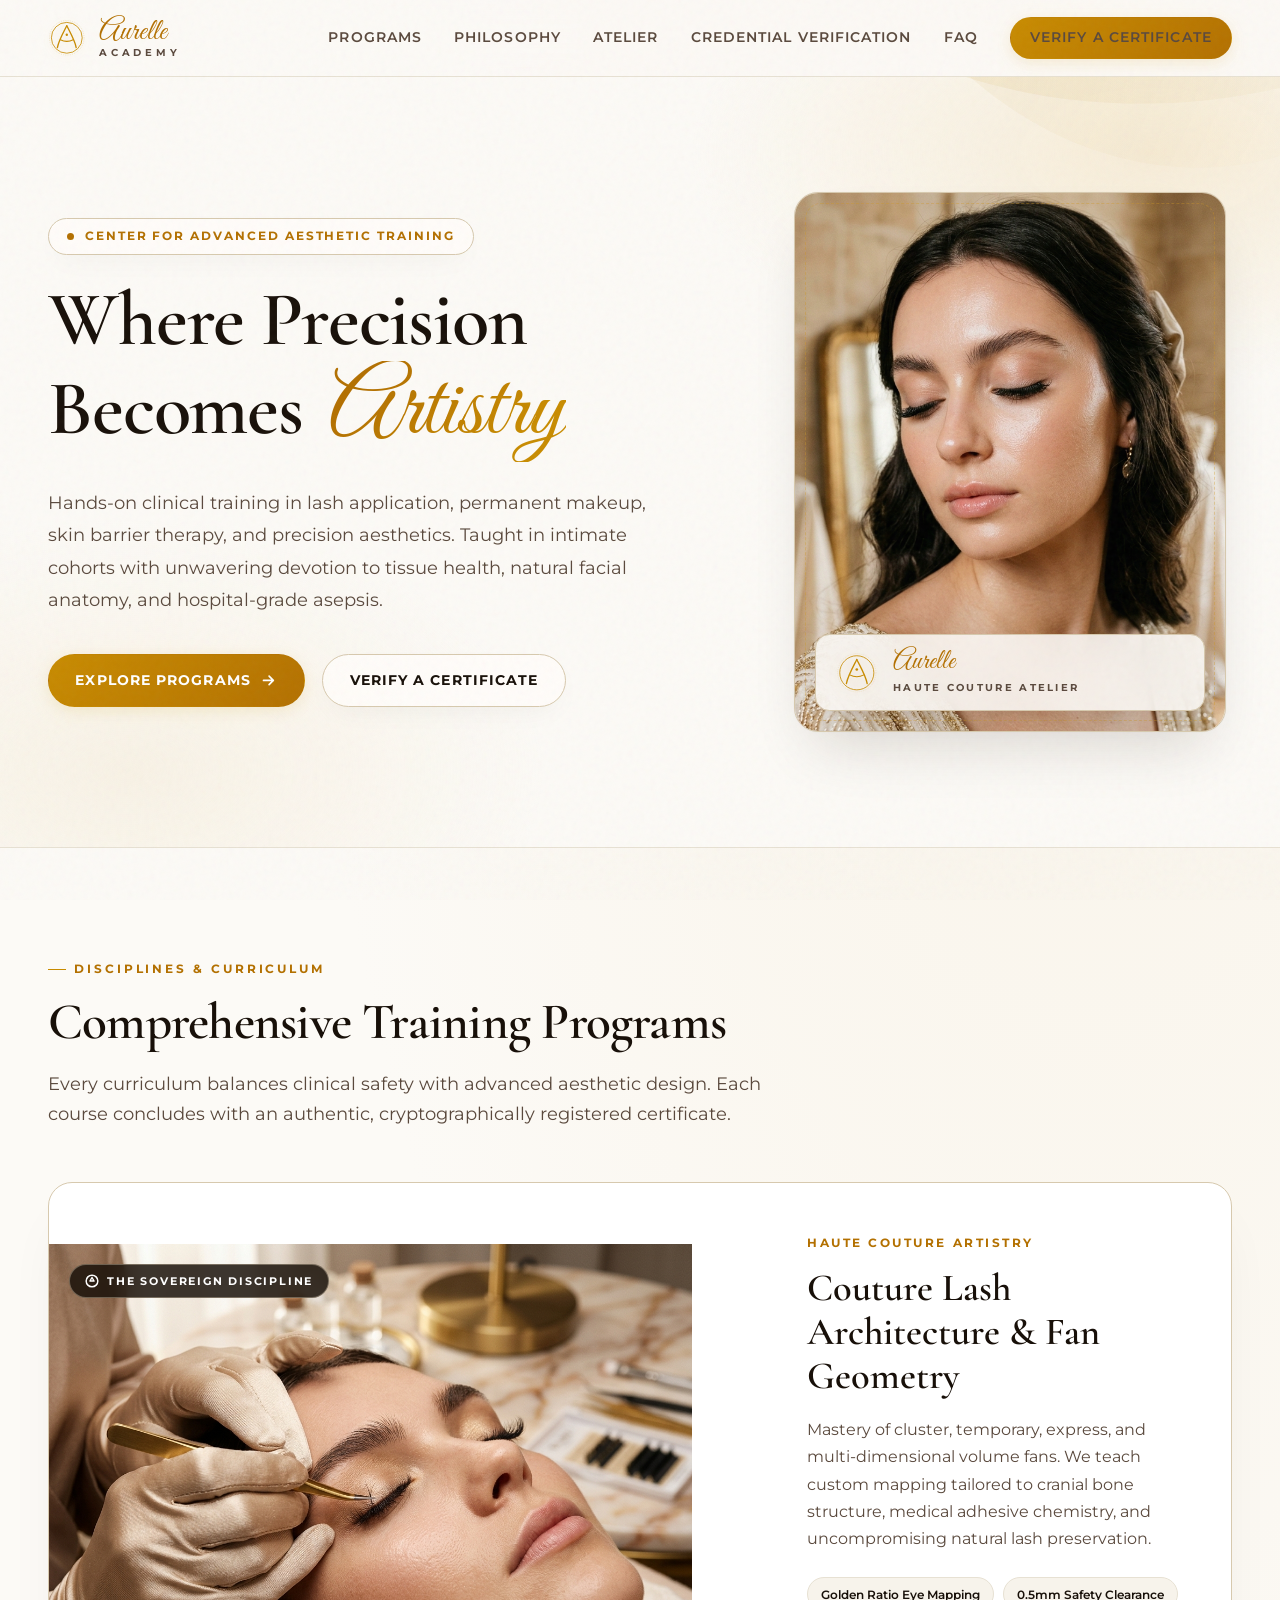
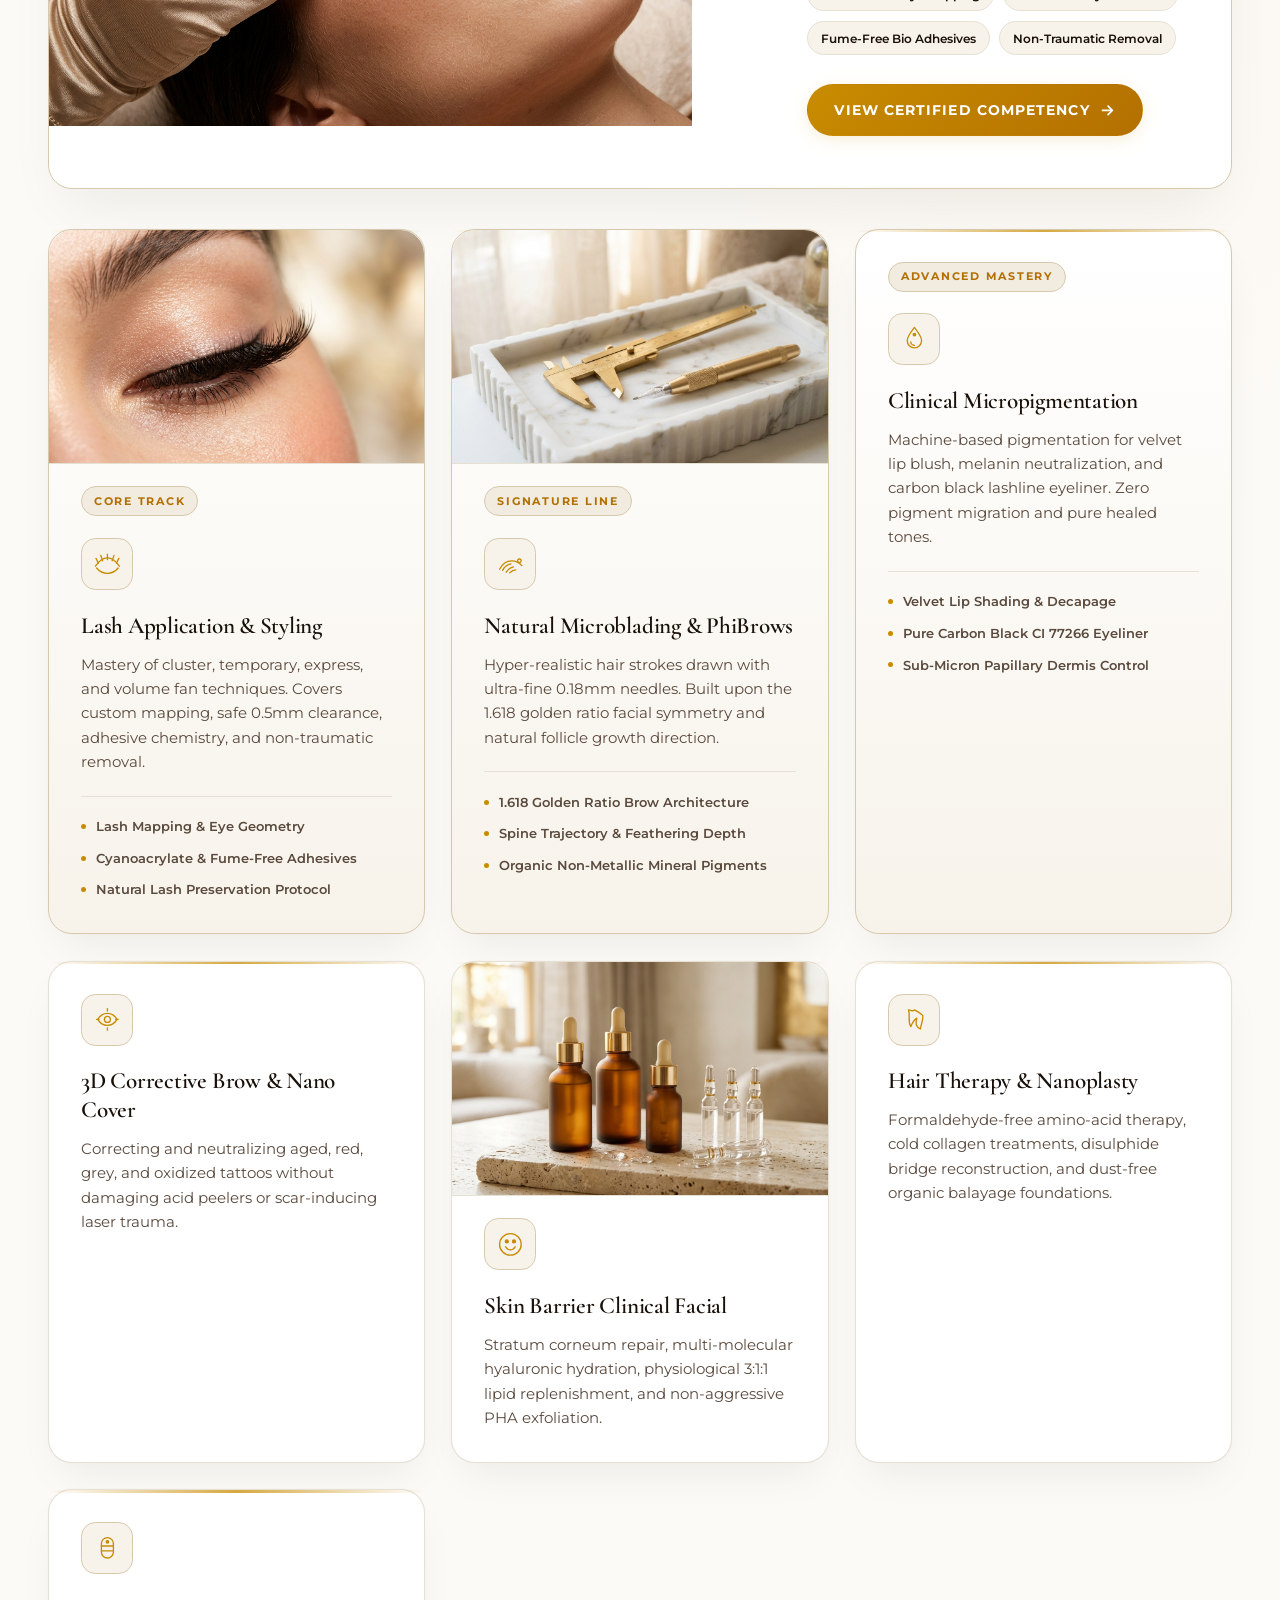
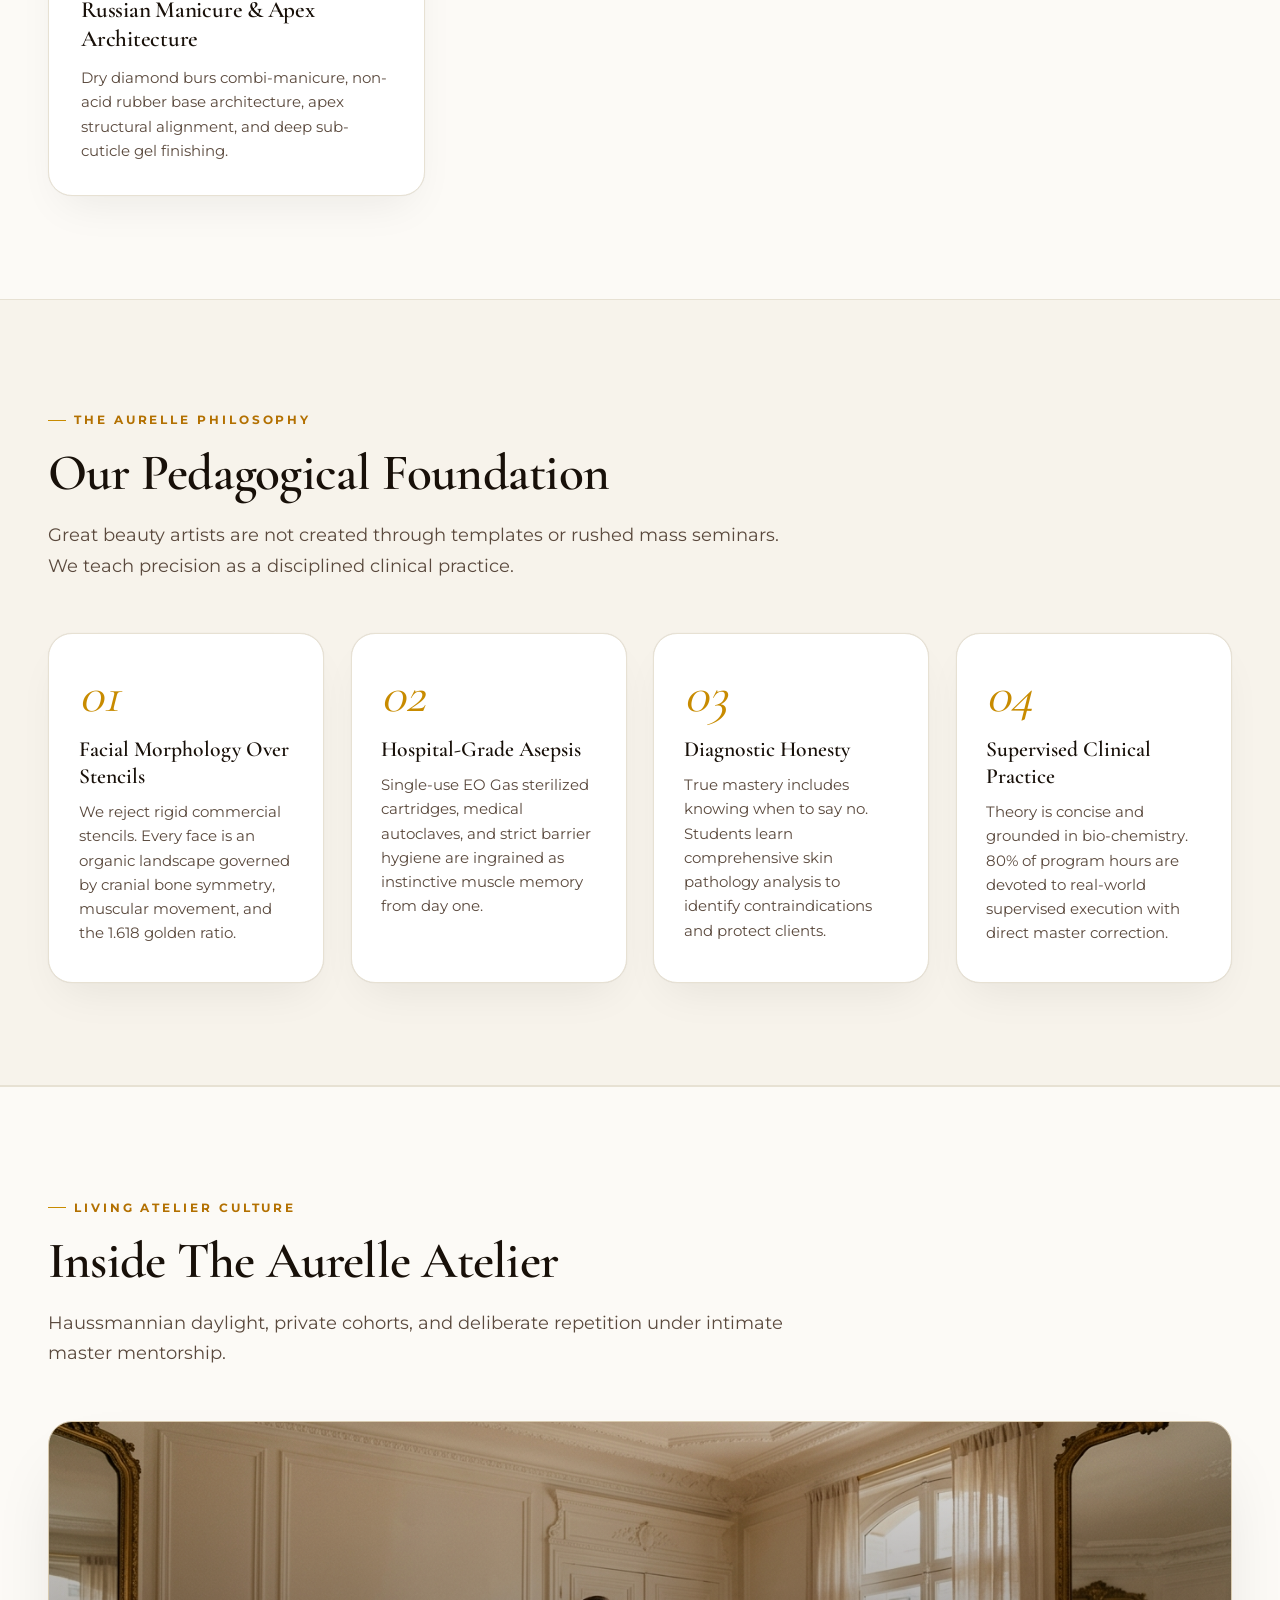
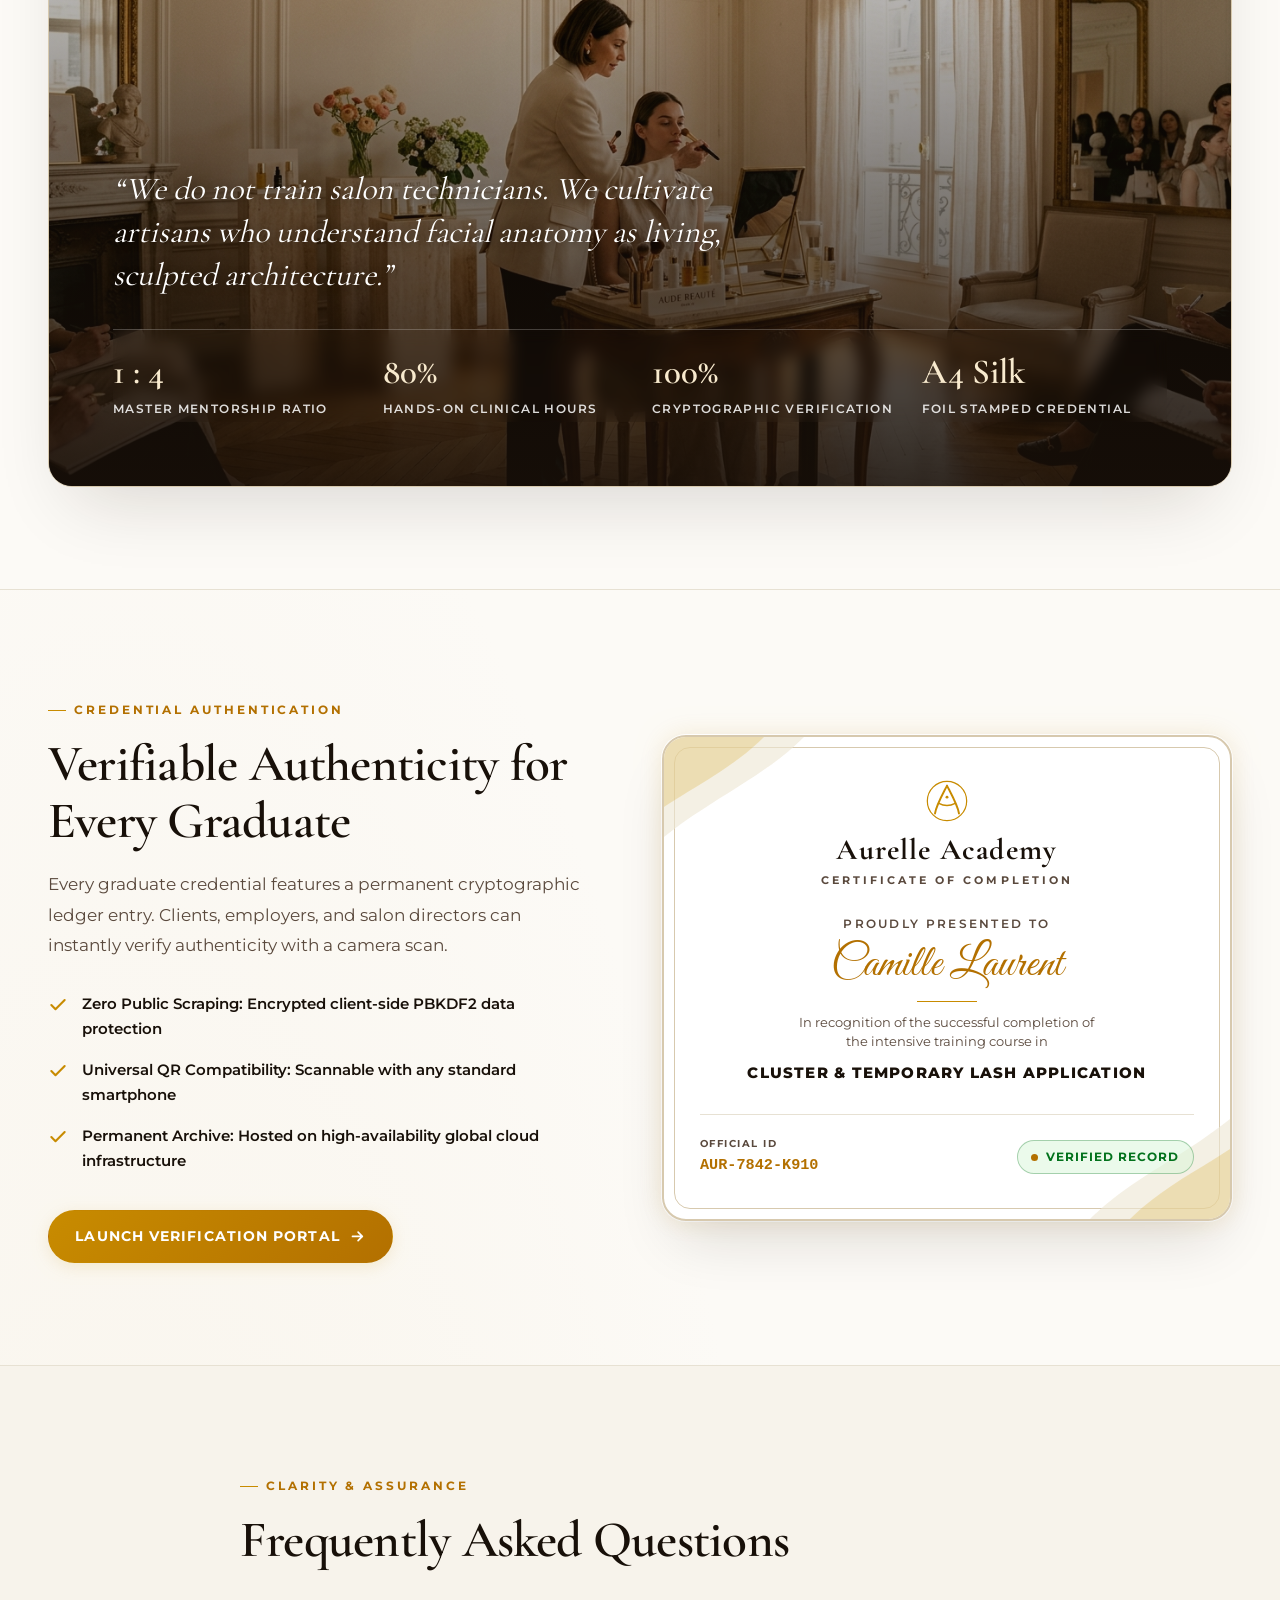
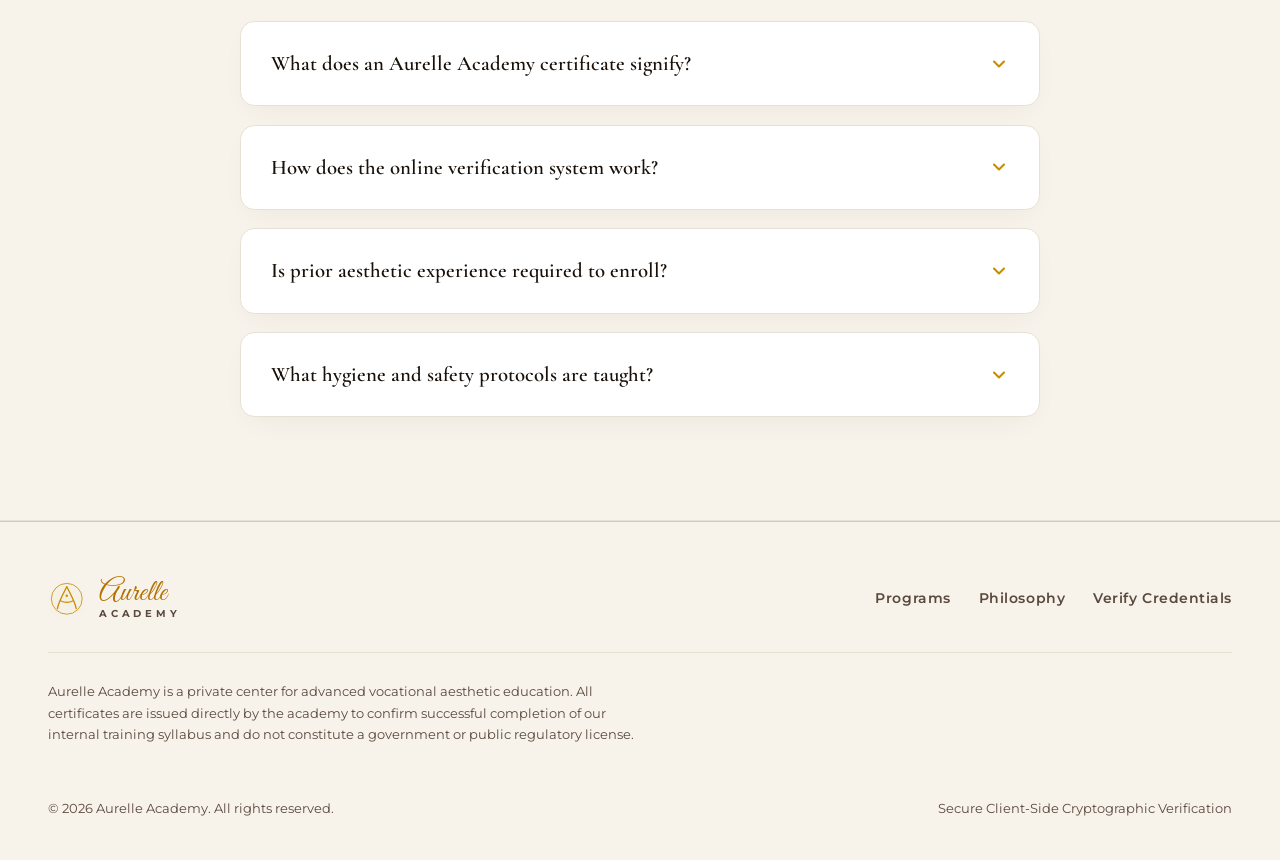
==== commit ef19804d: "feat(editorial): elevate brand portal with living editorial photography, Lenis inertia scroll, and 3" ====
--- a/index.html
+++ b/index.html
@@ -19,8 +19,10 @@
   <link rel="stylesheet" href="assets/css/core.css">
   <link rel="stylesheet" href="assets/css/components.css">
   <link rel="stylesheet" href="assets/css/home.css">
+  <script src="assets/js/lenis.min.js"></script>
 </head>
 <body>
+  <div class="grain-overlay" aria-hidden="true"></div>
   <a class="skip-link" href="#main">Skip to main content</a>
 
   <!-- Header -->
@@ -43,6 +45,7 @@
       <nav class="nav" aria-label="Primary Navigation">
         <a href="#programs">Programs</a>
         <a href="#approach">Philosophy</a>
+        <a href="#atelier">Atelier</a>
         <a href="#credentials">Credential Verification</a>
         <a href="#faq">FAQ</a>
         <a href="#contact" data-contact-link hidden>Contact</a>
@@ -95,10 +98,10 @@
           </div>
         </div>
 
-        <!-- High-Fashion Emblem Card Showcase with Editorial Atelier Image -->
+        <!-- High-Fashion Editorial Model Showcase with Refined Atelier Seal -->
         <div class="hero__art" aria-hidden="true">
           <div class="hero__art-card">
-            <img class="hero__photo" src="assets/img/hero-atelier.jpg" alt="Aurelle Academy Atelier" width="450" height="450">
+            <img class="hero__photo" src="assets/img/editorial-lash-model.jpg" alt="Aurelle Academy Haute Couture Lash Model" width="600" height="750">
             <div class="hero__emblem-badge">
               <svg class="hero__emblem-lg" viewBox="0 0 100 100" fill="none">
                 <circle cx="50" cy="50" r="46" stroke="currentColor" stroke-opacity="0.3" stroke-width="1.2" stroke-dasharray="2 3"/>
@@ -108,8 +111,10 @@
                 <path d="M33 55 Q50 64 67 55" stroke="currentColor" stroke-width="2.6" stroke-linecap="round"/>
                 <circle cx="50" cy="42" r="3.2" fill="currentColor"/>
               </svg>
-              <span class="hero__brand-callout">Aurelle</span>
-              <span class="hero__sub-callout">Academy Atelier</span>
+              <div class="hero__badge-text">
+                <span class="hero__brand-callout">Aurelle</span>
+                <span class="hero__sub-callout">Haute Couture Atelier</span>
+              </div>
             </div>
           </div>
         </div>
@@ -127,6 +132,36 @@
           </p>
         </div>
 
+        <!-- Signature Discipline Editorial Feature -->
+        <div class="signature-editorial" data-reveal>
+          <div class="signature-editorial__visual">
+            <img class="signature-editorial__photo" src="assets/img/artisan-hands-craft.jpg" alt="Master Lash Artistry and Precision Tweezers Application" loading="lazy" width="800" height="600">
+            <span class="signature-editorial__pill">
+              <svg viewBox="0 0 24 24" width="14" height="14" fill="none" stroke="currentColor" stroke-width="2.5" stroke-linecap="round" stroke-linejoin="round" aria-hidden="true"><circle cx="12" cy="12" r="10"/><polygon points="12 6 15.5 12 8.5 12"/></svg>
+              The Sovereign Discipline
+            </span>
+          </div>
+          <div class="signature-editorial__content">
+            <span class="signature-editorial__eyebrow">Haute Couture Artistry</span>
+            <h3 class="signature-editorial__title">Couture Lash Architecture &amp; Fan Geometry</h3>
+            <p class="signature-editorial__lead">
+              Mastery of cluster, temporary, express, and multi-dimensional volume fans. We teach custom mapping tailored to cranial bone structure, medical adhesive chemistry, and uncompromising natural lash preservation.
+            </p>
+            <div class="signature-editorial__tags">
+              <span class="signature-editorial__tag">Golden Ratio Eye Mapping</span>
+              <span class="signature-editorial__tag">0.5mm Safety Clearance</span>
+              <span class="signature-editorial__tag">Fume-Free Bio Adhesives</span>
+              <span class="signature-editorial__tag">Non-Traumatic Removal</span>
+            </div>
+            <a class="btn btn--gold" href="#credentials">
+              View Certified Competency
+              <svg viewBox="0 0 24 24" fill="none" stroke="currentColor" stroke-width="2.4" stroke-linecap="round" stroke-linejoin="round" aria-hidden="true">
+                <path d="M5 12h14M13 6l6 6-6 6"/>
+              </svg>
+            </a>
+          </div>
+        </div>
+
         <div class="grid grid--programs">
           <!-- Program 1: Lash -->
           <article class="card program program--featured" data-reveal>
@@ -309,6 +344,46 @@
       </div>
     </section>
 
+    <!-- Inside The Atelier: The Backstage Masterclass -->
+    <section id="atelier" class="section section--atelier" aria-labelledby="atelier-title">
+      <div class="container">
+        <div class="section__header">
+          <span class="eyebrow">Living Atelier Culture</span>
+          <h2 id="atelier-title" class="section__title">Inside The Aurelle Atelier</h2>
+          <p class="section__lead">
+            Haussmannian daylight, private cohorts, and deliberate repetition under intimate master mentorship.
+          </p>
+        </div>
+
+        <div class="atelier-showcase" data-reveal>
+          <img class="atelier-showcase__image" src="assets/img/masterclass-atelier-live.jpg" alt="Aurelle Academy Parisian Masterclass Session" loading="lazy" width="1600" height="900">
+          <div class="atelier-showcase__overlay">
+            <blockquote class="atelier-showcase__quote">
+              &ldquo;We do not train salon technicians. We cultivate artisans who understand facial anatomy as living, sculpted architecture.&rdquo;
+            </blockquote>
+            <div class="atelier-stats">
+              <div class="atelier-stat">
+                <span class="atelier-stat__number">1 : 4</span>
+                <span class="atelier-stat__label">Master Mentorship Ratio</span>
+              </div>
+              <div class="atelier-stat">
+                <span class="atelier-stat__number">80%</span>
+                <span class="atelier-stat__label">Hands-On Clinical Hours</span>
+              </div>
+              <div class="atelier-stat">
+                <span class="atelier-stat__number">100%</span>
+                <span class="atelier-stat__label">Cryptographic Verification</span>
+              </div>
+              <div class="atelier-stat">
+                <span class="atelier-stat__number">A4 Silk</span>
+                <span class="atelier-stat__label">Foil Stamped Credential</span>
+              </div>
+            </div>
+          </div>
+        </div>
+      </div>
+    </section>
+
     <!-- Credential Verification Section (With Realistic Silk Certificate Mockup) -->
     <section id="credentials" class="section" aria-labelledby="credentials-title">
       <div class="container">
@@ -349,9 +424,10 @@
             </div>
           </div>
 
-          <!-- Realistic Silk Ivory Certificate Mockup -->
+          <!-- Realistic Silk Ivory Certificate Mockup with 3D Parallax & Specular Glare -->
           <div class="cert-mockup-wrap" data-reveal>
             <div class="cert-mockup">
+              <div class="cert-mockup__shimmer" aria-hidden="true"></div>
               <!-- Corner Ribbon Waves -->
               <svg class="cert-mockup__corner-wave" viewBox="0 0 140 100" fill="none" aria-hidden="true">
                 <path d="M0 0 L140 0 C100 40, 50 60, 0 100 Z" fill="#eee7d5" opacity="0.7"/>
--- a/assets/css/core.css
+++ b/assets/css/core.css
@@ -167,3 +167,33 @@
     transition-duration: 0.01ms !important;
   }
 }
+
+/* Lenis Smooth Inertia Scroll Standards */
+html.lenis, html.lenis body {
+  height: auto;
+}
+
+.lenis.lenis-smooth {
+  scroll-behavior: auto !important;
+}
+
+.lenis.lenis-smooth [data-lenis-prevent] {
+  overscroll-behavior: contain;
+}
+
+.lenis.lenis-stopped {
+  overflow: hidden;
+}
+
+/* Tactile Procedural Film Grain Overlay (Simulating Handcrafted Silk & Cotton Paper) */
+.grain-overlay {
+  position: fixed;
+  inset: 0;
+  width: 100vw;
+  height: 100vh;
+  pointer-events: none;
+  z-index: 9999;
+  opacity: 0.038;
+  background-image: url("data:image/svg+xml,%3Csvg viewBox='0 0 200 200' xmlns='http://www.w3.org/2000/svg'%3E%3Cfilter id='noiseFilter'%3E%3CfeTurbulence type='fractalNoise' baseFrequency='0.8' numOctaves='3' stitchTiles='stitch'/%3E%3C/filter%3E%3Crect width='100%25' height='100%25' filter='url(%23noiseFilter)'/%3E%3C/svg%3E");
+}
+
--- a/assets/css/home.css
+++ b/assets/css/home.css
@@ -106,8 +106,8 @@
   position: relative;
   display: grid;
   place-items: center;
-  aspect-ratio: 1;
-  max-width: 25.5rem;
+  max-width: 27rem;
+  aspect-ratio: 4 / 5;
   margin-inline: auto;
   width: 100%;
 }
@@ -115,10 +115,10 @@
 .hero__art-card {
   position: relative;
   width: 100%;
-  aspect-ratio: 1;
+  height: 100%;
   border: 1px solid var(--line);
   border-radius: var(--radius-l);
-  box-shadow: 0 25px 50px -15px oklch(0.2 0.02 60 / 0.12), 0 0 1px oklch(0.2 0.02 60 / 0.1);
+  box-shadow: 0 30px 60px -20px oklch(0.2 0.02 60 / 0.16), 0 0 1px oklch(0.2 0.02 60 / 0.1);
   overflow: hidden;
   display: flex;
   align-items: center;
@@ -131,8 +131,8 @@
   width: 100%;
   height: 100%;
   object-fit: cover;
-  filter: brightness(0.96) contrast(1.02);
-  transition: transform 0.6s var(--ease);
+  filter: brightness(0.98) contrast(1.02);
+  transition: transform 0.8s var(--ease);
 }
 
 .hero__art-card:hover .hero__photo {
@@ -143,53 +143,58 @@
   content: "";
   position: absolute;
   inset: 10px;
-  border: 1px dashed oklch(0.72 0.14 80 / 0.4);
+  border: 1px dashed oklch(0.72 0.14 80 / 0.35);
   border-radius: calc(var(--radius-l) - 8px);
   pointer-events: none;
   z-index: 3;
 }
 
 .hero__emblem-badge {
-  position: relative;
+  position: absolute;
+  bottom: 1.25rem;
+  left: 1.25rem;
+  right: 1.25rem;
   z-index: 4;
   display: flex;
-  flex-direction: column;
-  align-items: center;
-  justify-content: center;
-  padding: 1.85rem 2.2rem;
-  text-align: center;
+  align-items: center;
+  gap: 1rem;
+  padding: 0.85rem 1.25rem;
   background: oklch(0.985 0.006 85 / 0.88);
-  backdrop-filter: blur(14px);
-  -webkit-backdrop-filter: blur(14px);
+  backdrop-filter: blur(16px);
+  -webkit-backdrop-filter: blur(16px);
   border: 1px solid var(--line);
   border-radius: var(--radius-m);
-  box-shadow: 0 16px 35px -10px oklch(0.2 0.02 60 / 0.12);
-  max-width: 82%;
+  box-shadow: 0 14px 30px -10px oklch(0.2 0.02 60 / 0.15);
 }
 
 .hero__emblem-lg {
-  width: 4.8rem;
-  height: 4.8rem;
+  width: 2.6rem;
+  height: 2.6rem;
   color: var(--gold);
-  margin-bottom: 0.9rem;
-  filter: drop-shadow(0 4px 12px var(--gold-glow));
+  flex: none;
+  filter: drop-shadow(0 2px 8px var(--gold-glow));
+}
+
+.hero__badge-text {
+  display: flex;
+  flex-direction: column;
 }
 
 .hero__brand-callout {
   font-family: var(--font-script);
-  font-size: 2.2rem;
+  font-size: 1.7rem;
   color: var(--gold-strong);
   line-height: 1;
 }
 
 .hero__sub-callout {
   font-family: var(--font-ui);
-  font-size: 0.68rem;
+  font-size: 0.65rem;
   font-weight: 700;
-  letter-spacing: 0.28em;
+  letter-spacing: 0.22em;
   text-transform: uppercase;
   color: var(--text-muted);
-  margin-top: 0.35rem;
+  margin-top: 0.2rem;
 }
 
 @media (max-width: 56rem) {
@@ -197,7 +202,7 @@
     grid-template-columns: 1fr;
   }
   .hero__art {
-    max-width: 18rem;
+    max-width: 20rem;
     order: -1;
   }
 }
@@ -461,7 +466,7 @@
   perspective: 1200px;
 }
 
-/* Authentic Ivory Certificate Mockup */
+/* Authentic Ivory Certificate Mockup with 3D Interactive Parallax */
 .cert-mockup {
   background: #ffffff;
   border: 2px solid var(--line);
@@ -473,6 +478,24 @@
     0 0 25px var(--gold-glow);
   position: relative;
   overflow: hidden;
+  transform-style: preserve-3d;
+  transition: transform 0.2s cubic-bezier(0.2, 0, 0.2, 1), box-shadow 0.3s ease;
+  will-change: transform;
+}
+
+.cert-mockup__shimmer {
+  position: absolute;
+  inset: 0;
+  pointer-events: none;
+  background: radial-gradient(circle 420px at var(--mouse-x, 50%) var(--mouse-y, 50%), oklch(0.96 0.08 85 / 0.35), transparent 75%);
+  opacity: 0;
+  transition: opacity 0.3s ease;
+  z-index: 10;
+  mix-blend-mode: overlay;
+}
+
+.cert-mockup:hover .cert-mockup__shimmer {
+  opacity: 1;
 }
 
 /* Gold Frame Inset */
@@ -720,3 +743,201 @@
     }
   }
 }
+
+/* ---------- Signature Editorial Discipline Spread ---------- */
+.signature-editorial {
+  display: grid;
+  grid-template-columns: 1.15fr 0.85fr;
+  gap: clamp(2rem, 5vw, 4rem);
+  background: #ffffff;
+  border: 1px solid var(--line);
+  border-radius: var(--radius-l);
+  overflow: hidden;
+  box-shadow: 0 30px 60px -20px oklch(0.2 0.02 60 / 0.08);
+  margin-bottom: 2.5rem;
+  align-items: center;
+}
+
+.signature-editorial__visual {
+  position: relative;
+  aspect-ratio: 4 / 3;
+  overflow: hidden;
+  background: var(--bg-1);
+}
+
+.signature-editorial__photo {
+  width: 100%;
+  height: 100%;
+  object-fit: cover;
+  transition: transform 0.7s var(--ease);
+}
+
+.signature-editorial:hover .signature-editorial__photo {
+  transform: scale(1.03);
+}
+
+.signature-editorial__pill {
+  position: absolute;
+  top: 1.25rem;
+  left: 1.25rem;
+  display: inline-flex;
+  align-items: center;
+  gap: 0.5rem;
+  background: oklch(0.18 0.02 60 / 0.84);
+  color: #ffffff;
+  backdrop-filter: blur(10px);
+  -webkit-backdrop-filter: blur(10px);
+  padding: 0.4rem 0.95rem;
+  border-radius: 999px;
+  font-family: var(--font-ui);
+  font-size: 0.7rem;
+  font-weight: 700;
+  letter-spacing: 0.16em;
+  text-transform: uppercase;
+  border: 1px solid oklch(0.84 0.04 85 / 0.4);
+}
+
+.signature-editorial__content {
+  padding: clamp(2rem, 4vw, 3.5rem);
+}
+
+.signature-editorial__eyebrow {
+  font-family: var(--font-ui);
+  font-size: 0.72rem;
+  font-weight: 700;
+  letter-spacing: 0.22em;
+  text-transform: uppercase;
+  color: var(--gold-strong);
+  display: block;
+  margin-bottom: 0.75rem;
+}
+
+.signature-editorial__title {
+  font-family: var(--font-serif);
+  font-size: clamp(1.8rem, 3vw, 2.5rem);
+  font-weight: 600;
+  line-height: 1.15;
+  color: var(--text);
+  margin-bottom: 1.1rem;
+}
+
+.signature-editorial__lead {
+  font-size: 0.98rem;
+  line-height: 1.75;
+  color: var(--text-muted);
+  margin-bottom: 1.5rem;
+}
+
+.signature-editorial__tags {
+  display: flex;
+  flex-wrap: wrap;
+  gap: 0.6rem;
+  margin-bottom: 1.8rem;
+}
+
+.signature-editorial__tag {
+  font-size: 0.78rem;
+  font-weight: 600;
+  color: var(--text);
+  background: var(--bg-1);
+  border: 1px solid var(--line-soft);
+  padding: 0.35rem 0.8rem;
+  border-radius: 999px;
+}
+
+/* ---------- Inside The Atelier: The Backstage Masterclass ---------- */
+.section--atelier {
+  background: var(--bg-0);
+  border-block: 1px solid var(--line-soft);
+  overflow: hidden;
+}
+
+.atelier-showcase {
+  position: relative;
+  border-radius: var(--radius-l);
+  overflow: hidden;
+  border: 1px solid var(--line);
+  box-shadow: 0 35px 70px -25px oklch(0.2 0.02 60 / 0.16);
+  aspect-ratio: 16 / 9;
+  min-height: 480px;
+}
+
+.atelier-showcase__image {
+  width: 100%;
+  height: 100%;
+  object-fit: cover;
+  filter: brightness(0.92) contrast(1.04);
+}
+
+.atelier-showcase__overlay {
+  position: absolute;
+  inset: 0;
+  background: linear-gradient(180deg, oklch(0.18 0.02 60 / 0.05) 0%, oklch(0.18 0.02 60 / 0.88) 100%);
+  display: flex;
+  flex-direction: column;
+  justify-content: flex-end;
+  padding: clamp(2rem, 5vw, 4rem);
+  color: #ffffff;
+}
+
+.atelier-showcase__quote {
+  font-family: var(--font-serif);
+  font-size: clamp(1.4rem, 2.5vw, 2.2rem);
+  font-style: italic;
+  font-weight: 400;
+  line-height: 1.35;
+  max-width: 44ch;
+  margin-bottom: 2rem;
+  text-shadow: 0 2px 10px rgba(0, 0, 0, 0.4);
+}
+
+.atelier-stats {
+  display: grid;
+  grid-template-columns: repeat(auto-fit, minmax(10rem, 1fr));
+  gap: 1.5rem;
+  padding-top: 1.5rem;
+  border-top: 1px solid rgba(255, 255, 255, 0.22);
+  backdrop-filter: blur(8px);
+  -webkit-backdrop-filter: blur(8px);
+}
+
+.atelier-stat__number {
+  font-family: var(--font-serif);
+  font-size: 2.2rem;
+  font-weight: 600;
+  color: var(--gold-light);
+  line-height: 1;
+  display: block;
+  margin-bottom: 0.35rem;
+}
+
+.atelier-stat__label {
+  font-family: var(--font-ui);
+  font-size: 0.72rem;
+  font-weight: 600;
+  letter-spacing: 0.12em;
+  text-transform: uppercase;
+  color: rgba(255, 255, 255, 0.85);
+}
+
+/* Fallback IntersectionObserver Reveal */
+[data-reveal]:not([style*="animation"]) {
+  opacity: 0;
+  transform: translateY(1.5rem);
+  transition: opacity 0.8s cubic-bezier(0.16, 1, 0.3, 1), transform 0.8s cubic-bezier(0.16, 1, 0.3, 1);
+}
+
+[data-reveal].is-revealed {
+  opacity: 1 !important;
+  transform: none !important;
+}
+
+@media (max-width: 56rem) {
+  .signature-editorial {
+    grid-template-columns: 1fr;
+  }
+  .atelier-showcase {
+    aspect-ratio: auto;
+    min-height: 440px;
+  }
+}
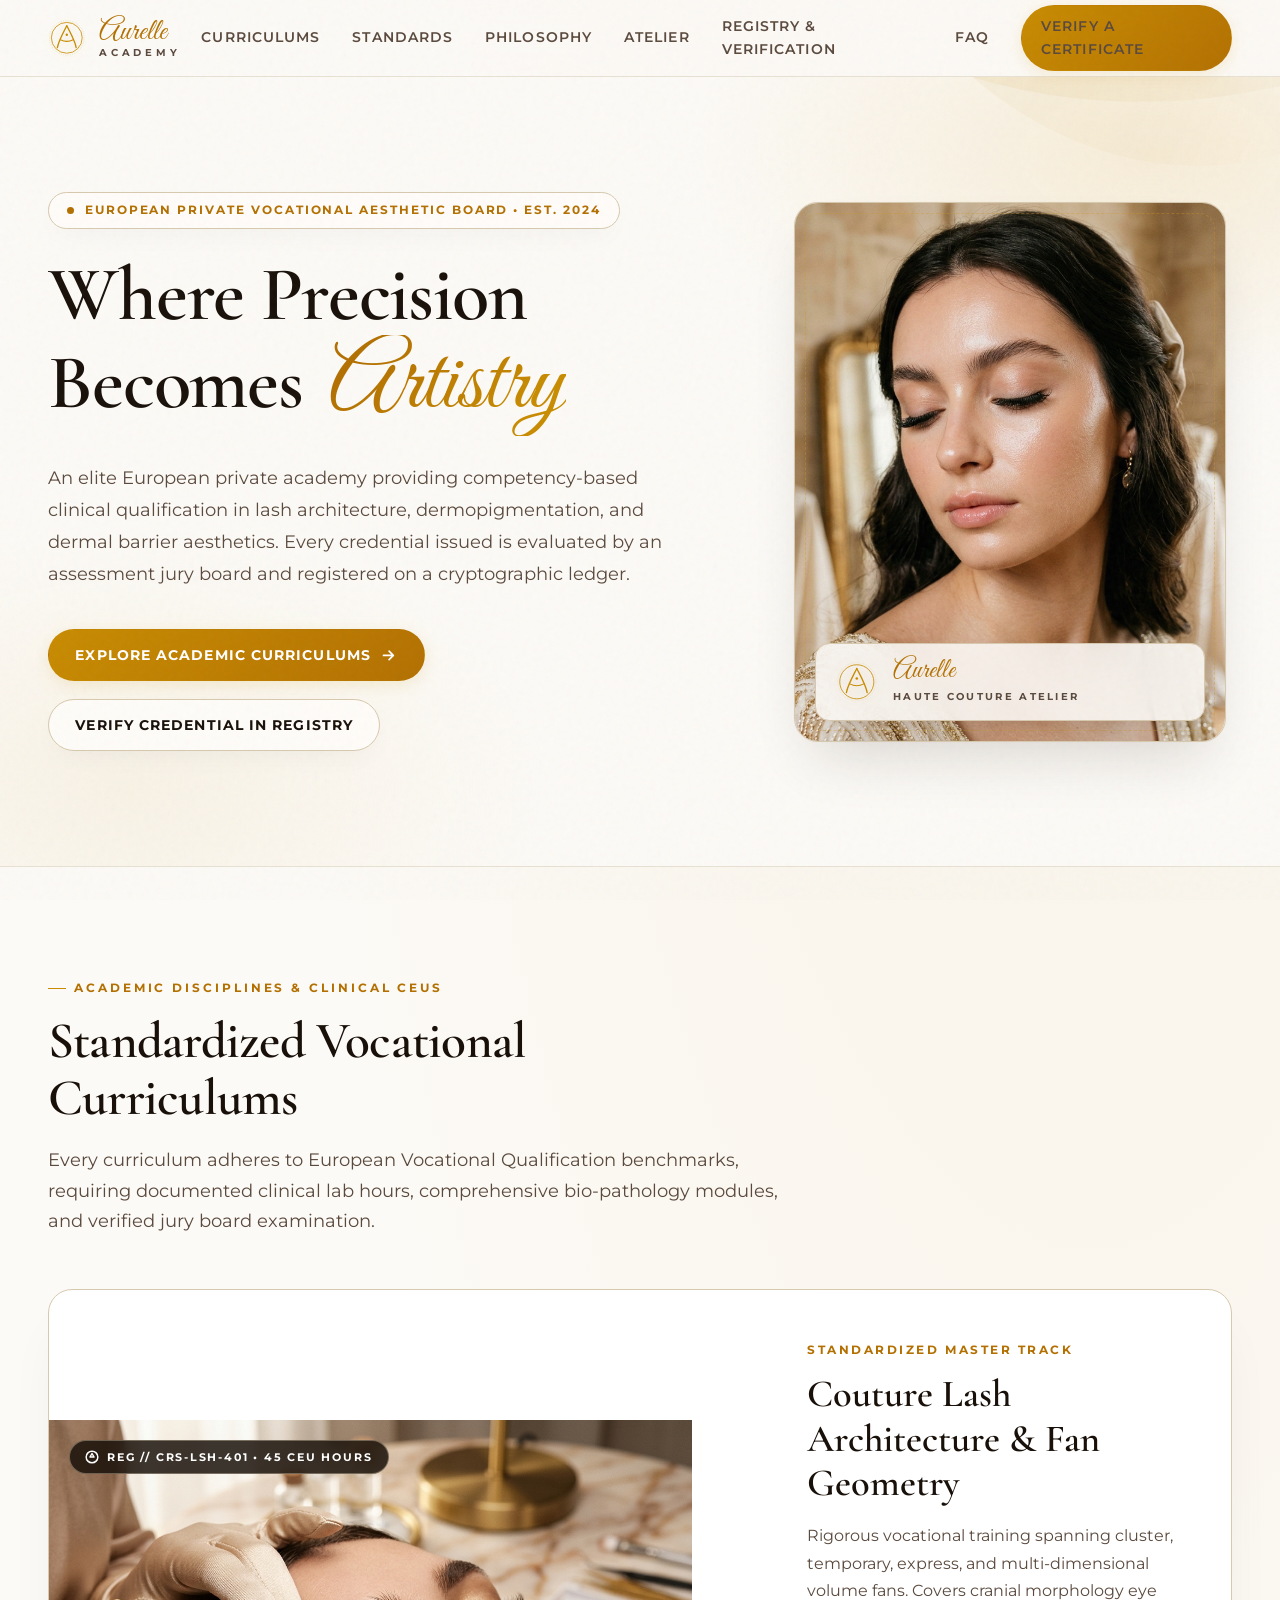
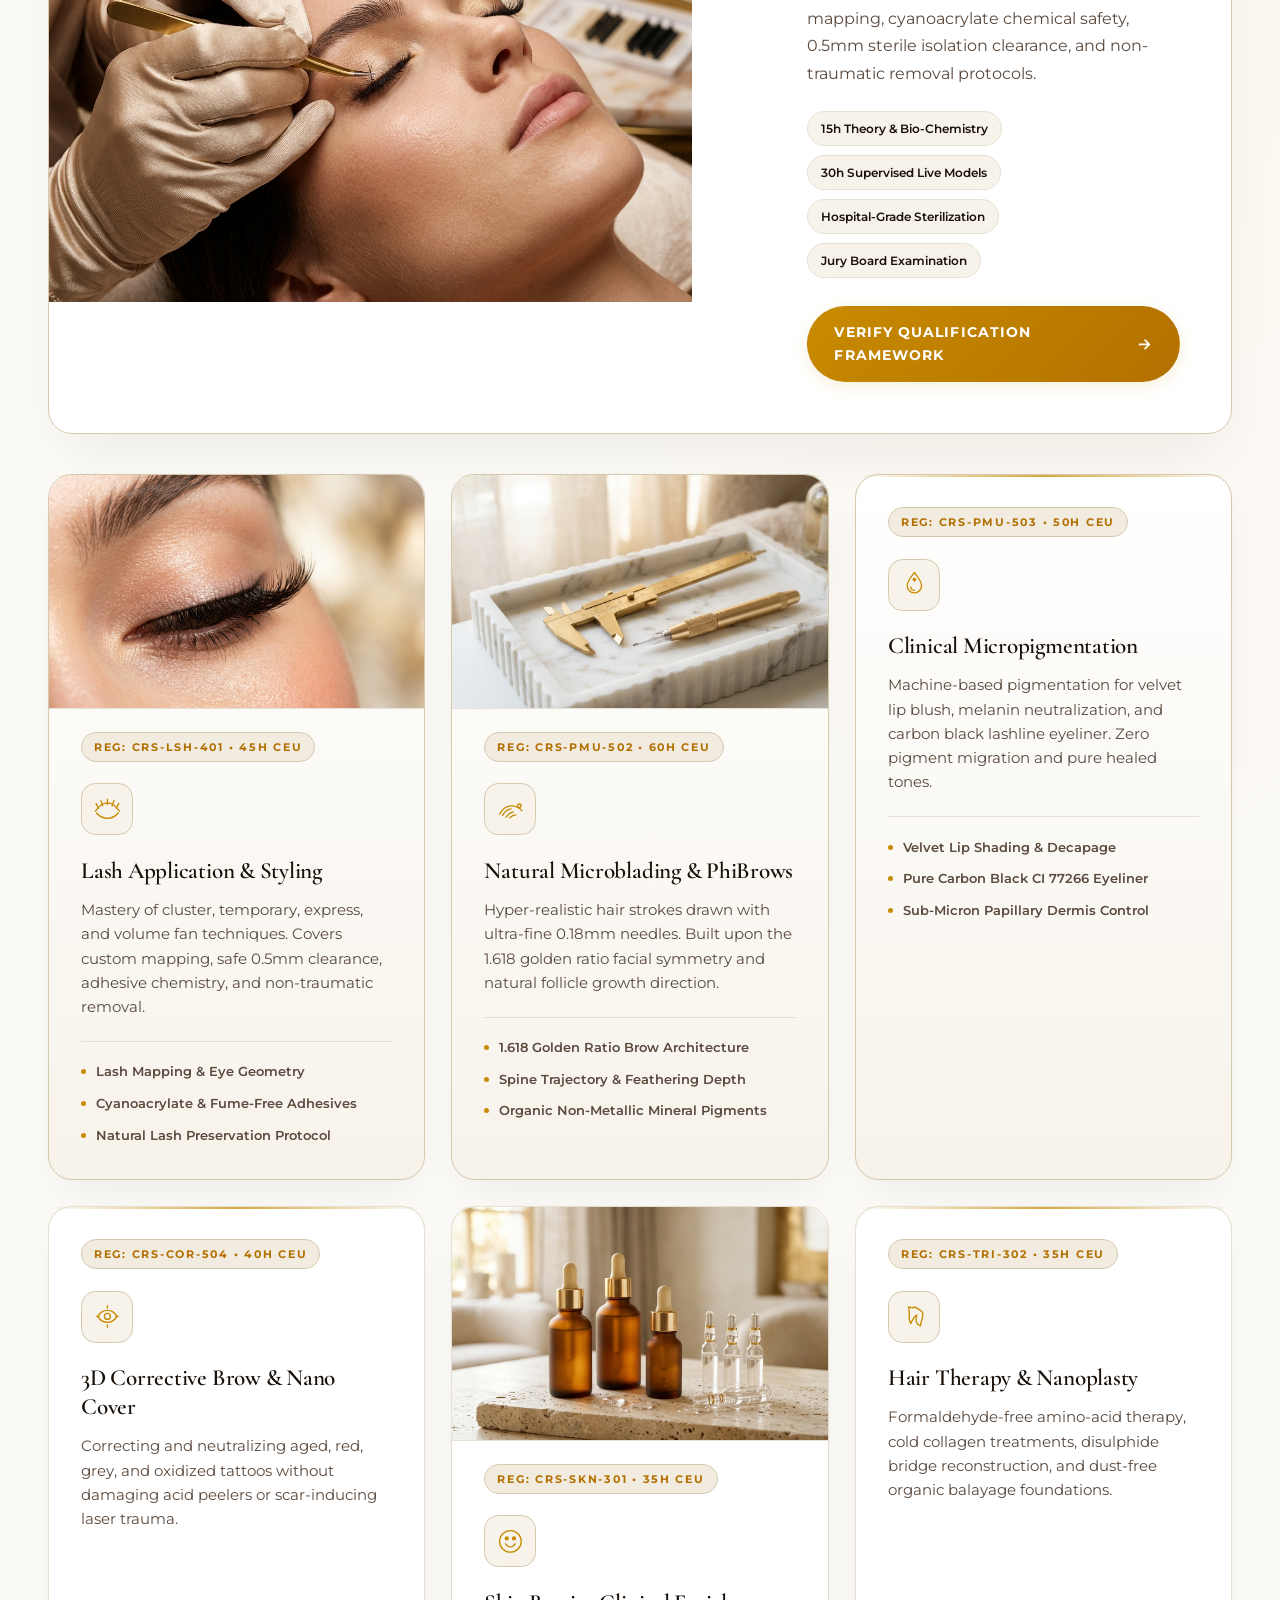
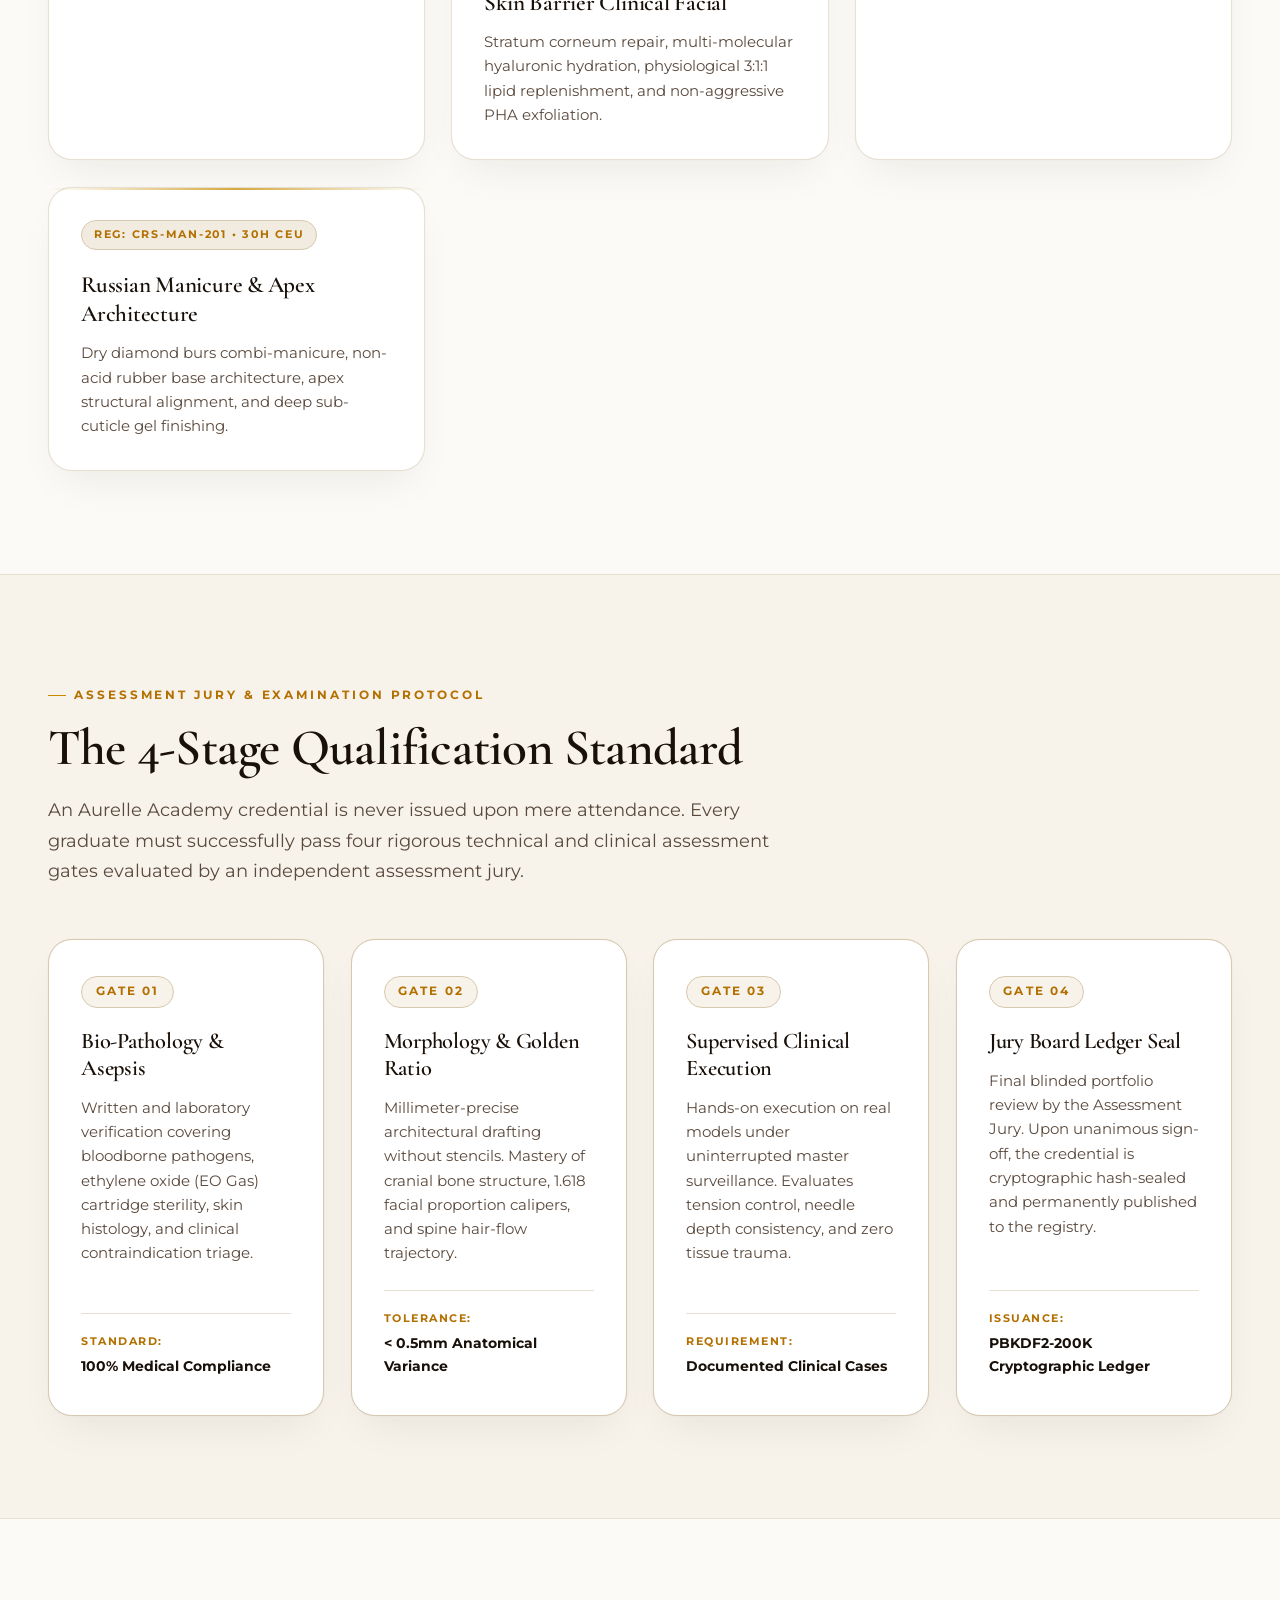
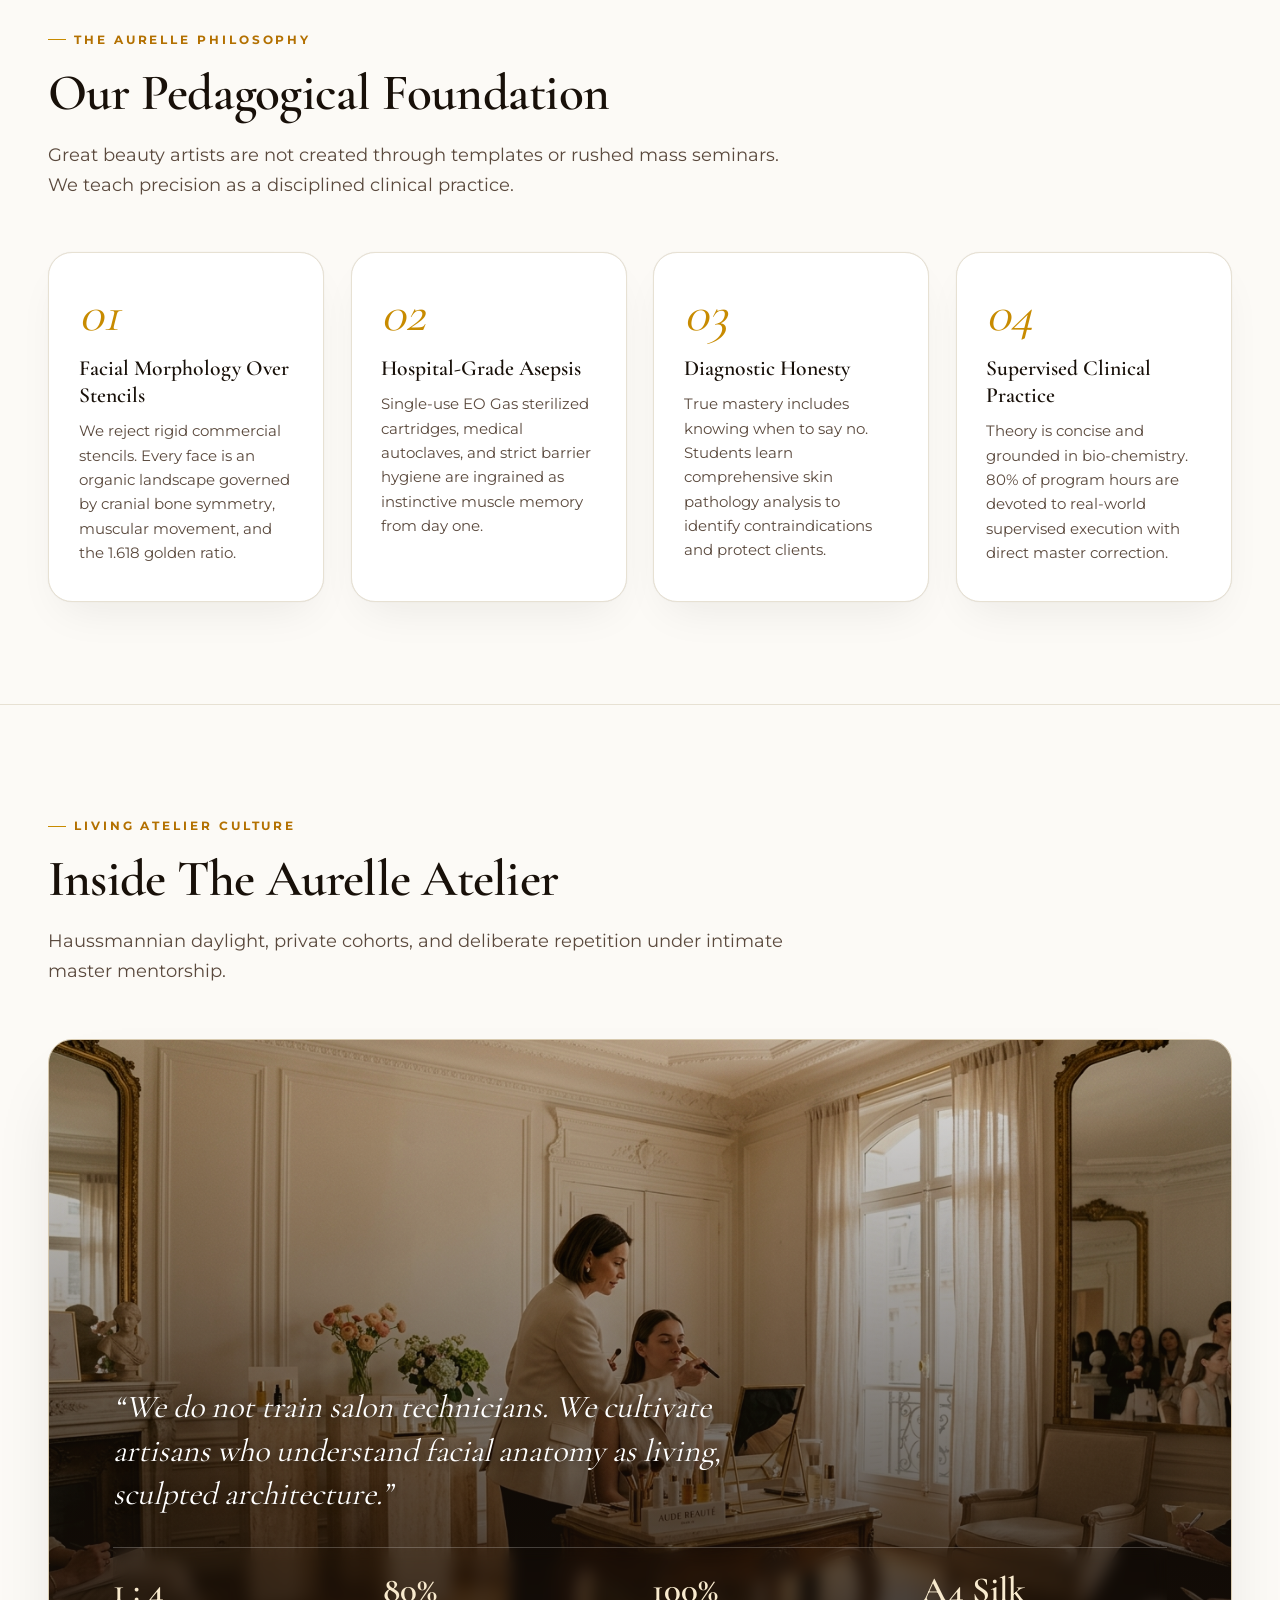
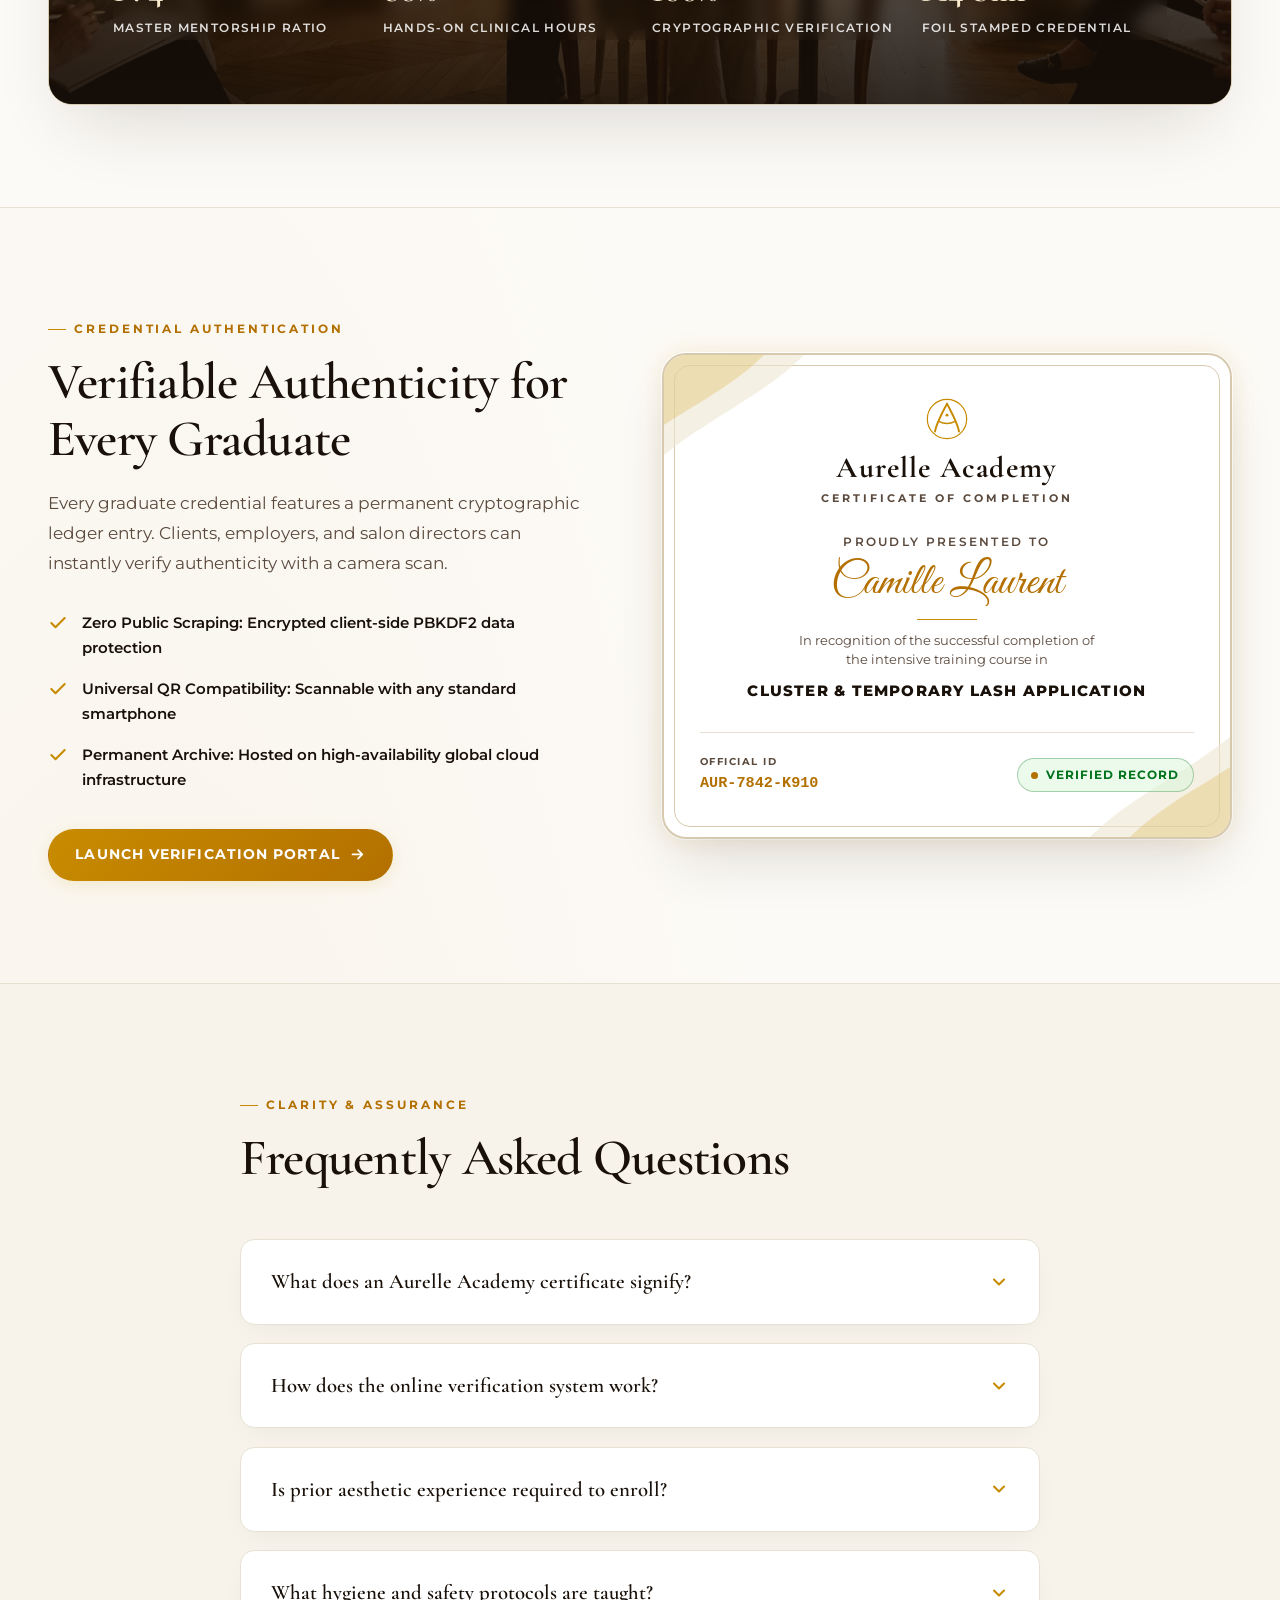
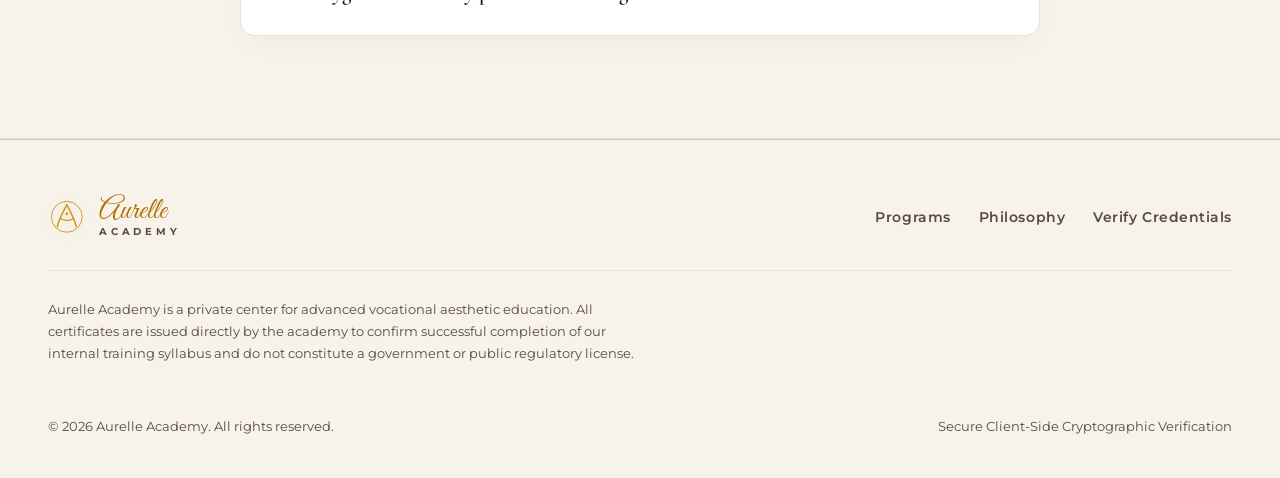
==== commit 6dfd29f9: "feat(authority): enforce European vocational framework, 4-stage jury standards, and Swiss security c" ====
--- a/index.html
+++ b/index.html
@@ -43,10 +43,11 @@
         </span>
       </a>
       <nav class="nav" aria-label="Primary Navigation">
-        <a href="#programs">Programs</a>
+        <a href="#programs">Curriculums</a>
+        <a href="#qualification">Standards</a>
         <a href="#approach">Philosophy</a>
         <a href="#atelier">Atelier</a>
-        <a href="#credentials">Credential Verification</a>
+        <a href="#credentials">Registry &amp; Verification</a>
         <a href="#faq">FAQ</a>
         <a href="#contact" data-contact-link hidden>Contact</a>
         <a class="btn btn--gold btn--sm" href="verify/">Verify a Certificate</a>
@@ -77,23 +78,23 @@
         <div class="hero__copy">
           <div class="hero__badge">
             <span class="pulse-dot" aria-hidden="true"></span>
-            <span>Center for Advanced Aesthetic Training</span>
+            <span>European Private Vocational Aesthetic Board &bull; Est. 2024</span>
           </div>
           <h1 id="hero-title" class="hero__title">
             Where Precision Becomes <span class="script">Artistry</span>
           </h1>
           <p class="hero__lead">
-            Hands-on clinical training in lash application, permanent makeup, skin barrier therapy, and precision aesthetics. Taught in intimate cohorts with unwavering devotion to tissue health, natural facial anatomy, and hospital-grade asepsis.
+            An elite European private academy providing competency-based clinical qualification in lash architecture, dermopigmentation, and dermal barrier aesthetics. Every credential issued is evaluated by an assessment jury board and registered on a cryptographic ledger.
           </p>
           <div class="hero__actions">
             <a class="btn btn--gold" href="#programs">
-              Explore Programs
+              Explore Academic Curriculums
               <svg viewBox="0 0 24 24" fill="none" stroke="currentColor" stroke-width="2.4" stroke-linecap="round" stroke-linejoin="round" aria-hidden="true">
                 <path d="M5 12h14M13 6l6 6-6 6"/>
               </svg>
             </a>
             <a class="btn btn--ghost" href="verify/">
-              Verify a Certificate
+              Verify Credential in Registry
             </a>
           </div>
         </div>
@@ -125,10 +126,10 @@
     <section id="programs" class="section" aria-labelledby="programs-title">
       <div class="container">
         <div class="section__header">
-          <span class="eyebrow">Disciplines &amp; Curriculum</span>
-          <h2 id="programs-title" class="section__title">Comprehensive Training Programs</h2>
+          <span class="eyebrow">Academic Disciplines &amp; Clinical CEUs</span>
+          <h2 id="programs-title" class="section__title">Standardized Vocational Curriculums</h2>
           <p class="section__lead">
-            Every curriculum balances clinical safety with advanced aesthetic design. Each course concludes with an authentic, cryptographically registered certificate.
+            Every curriculum adheres to European Vocational Qualification benchmarks, requiring documented clinical lab hours, comprehensive bio-pathology modules, and verified jury board examination.
           </p>
         </div>
 
@@ -138,23 +139,23 @@
             <img class="signature-editorial__photo" src="assets/img/artisan-hands-craft.jpg" alt="Master Lash Artistry and Precision Tweezers Application" loading="lazy" width="800" height="600">
             <span class="signature-editorial__pill">
               <svg viewBox="0 0 24 24" width="14" height="14" fill="none" stroke="currentColor" stroke-width="2.5" stroke-linecap="round" stroke-linejoin="round" aria-hidden="true"><circle cx="12" cy="12" r="10"/><polygon points="12 6 15.5 12 8.5 12"/></svg>
-              The Sovereign Discipline
+              REG // CRS-LSH-401 &bull; 45 CEU HOURS
             </span>
           </div>
           <div class="signature-editorial__content">
-            <span class="signature-editorial__eyebrow">Haute Couture Artistry</span>
+            <span class="signature-editorial__eyebrow">Standardized Master Track</span>
             <h3 class="signature-editorial__title">Couture Lash Architecture &amp; Fan Geometry</h3>
             <p class="signature-editorial__lead">
-              Mastery of cluster, temporary, express, and multi-dimensional volume fans. We teach custom mapping tailored to cranial bone structure, medical adhesive chemistry, and uncompromising natural lash preservation.
+              Rigorous vocational training spanning cluster, temporary, express, and multi-dimensional volume fans. Covers cranial morphology eye mapping, cyanoacrylate chemical safety, 0.5mm sterile isolation clearance, and non-traumatic removal protocols.
             </p>
             <div class="signature-editorial__tags">
-              <span class="signature-editorial__tag">Golden Ratio Eye Mapping</span>
-              <span class="signature-editorial__tag">0.5mm Safety Clearance</span>
-              <span class="signature-editorial__tag">Fume-Free Bio Adhesives</span>
-              <span class="signature-editorial__tag">Non-Traumatic Removal</span>
+              <span class="signature-editorial__tag">15h Theory &amp; Bio-Chemistry</span>
+              <span class="signature-editorial__tag">30h Supervised Live Models</span>
+              <span class="signature-editorial__tag">Hospital-Grade Sterilization</span>
+              <span class="signature-editorial__tag">Jury Board Examination</span>
             </div>
             <a class="btn btn--gold" href="#credentials">
-              View Certified Competency
+              Verify Qualification Framework
               <svg viewBox="0 0 24 24" fill="none" stroke="currentColor" stroke-width="2.4" stroke-linecap="round" stroke-linejoin="round" aria-hidden="true">
                 <path d="M5 12h14M13 6l6 6-6 6"/>
               </svg>
@@ -168,7 +169,7 @@
             <div class="program__thumb">
               <img src="assets/img/program-lash.jpg" alt="Lash Application and Styling Artistry" loading="lazy" width="600" height="375">
             </div>
-            <div class="program__badge">Core Track</div>
+            <div class="program__badge">REG: CRS-LSH-401 &bull; 45h CEU</div>
             <div class="program__icon-wrap">
               <svg class="program__icon" viewBox="0 0 48 48" fill="none" stroke="currentColor" stroke-width="2.2" stroke-linecap="round" stroke-linejoin="round" aria-hidden="true">
                 <path d="M4 27c6-9 13-14 20-14s14 5 20 14"/>
@@ -192,7 +193,7 @@
             <div class="program__thumb">
               <img src="assets/img/program-microblading.jpg" alt="Natural Microblading and PhiBrows Architecture" loading="lazy" width="600" height="375">
             </div>
-            <div class="program__badge">Signature Line</div>
+            <div class="program__badge">REG: CRS-PMU-502 &bull; 60h CEU</div>
             <div class="program__icon-wrap">
               <svg class="program__icon" viewBox="0 0 48 48" fill="none" stroke="currentColor" stroke-width="2.2" stroke-linecap="round" stroke-linejoin="round" aria-hidden="true">
                 <path d="M6 32c5-10 12-14 20-14s13 3 17 8"/>
@@ -213,7 +214,7 @@
 
           <!-- Program 3: Micropigmentation -->
           <article class="card program program--featured" data-reveal>
-            <div class="program__badge">Advanced Mastery</div>
+            <div class="program__badge">REG: CRS-PMU-503 &bull; 50h CEU</div>
             <div class="program__icon-wrap">
               <svg class="program__icon" viewBox="0 0 48 48" fill="none" stroke="currentColor" stroke-width="2.2" stroke-linecap="round" stroke-linejoin="round" aria-hidden="true">
                 <path d="M24 4c7 9 12 15 12 22a12 12 0 1 1-24 0c0-7 5-13 12-22Z"/>
@@ -234,6 +235,7 @@
 
           <!-- Program 4: 3D Brow Cover-Up -->
           <article class="card program" data-reveal>
+            <div class="program__badge">REG: CRS-COR-504 &bull; 40h CEU</div>
             <div class="program__icon-wrap">
               <svg class="program__icon" viewBox="0 0 48 48" fill="none" stroke="currentColor" stroke-width="2.2" stroke-linecap="round" stroke-linejoin="round" aria-hidden="true">
                 <path d="M8 24c4-7 10-10 16-10s12 3 16 10c-4 7-10 10-16 10S12 31 8 24Z"/>
@@ -252,6 +254,7 @@
             <div class="program__thumb">
               <img src="assets/img/program-skincare.jpg" alt="Skin Barrier Clinical Facial Therapy" loading="lazy" width="600" height="375">
             </div>
+            <div class="program__badge">REG: CRS-SKN-301 &bull; 35h CEU</div>
             <div class="program__icon-wrap">
               <svg class="program__icon" viewBox="0 0 48 48" fill="none" stroke="currentColor" stroke-width="2.2" stroke-linecap="round" stroke-linejoin="round" aria-hidden="true">
                 <circle cx="24" cy="24" r="18"/>
@@ -268,6 +271,7 @@
 
           <!-- Program 6: Hair Therapy -->
           <article class="card program" data-reveal>
+            <div class="program__badge">REG: CRS-TRI-302 &bull; 35h CEU</div>
             <div class="program__icon-wrap">
               <svg class="program__icon" viewBox="0 0 48 48" fill="none" stroke="currentColor" stroke-width="2.2" stroke-linecap="round" stroke-linejoin="round" aria-hidden="true">
                 <path d="M14 8c4 10-2 18 4 28 3-7 6-12 10-14-3 10-1 14 6 18 1-9 5-14 4-22-2-4-8-7-14-10-3 4-8 0-10 0Z"/>
@@ -281,13 +285,7 @@
 
           <!-- Program 7: Russian Manicure -->
           <article class="card program" data-reveal>
-            <div class="program__icon-wrap">
-              <svg class="program__icon" viewBox="0 0 48 48" fill="none" stroke="currentColor" stroke-width="2.2" stroke-linecap="round" stroke-linejoin="round" aria-hidden="true">
-                <rect x="14" y="6" width="20" height="34" rx="10"/>
-                <path d="M14 20h20M14 28h20"/>
-                <circle cx="24" cy="13" r="2" fill="currentColor"/>
-              </svg>
-            </div>
+            <div class="program__badge">REG: CRS-MAN-201 &bull; 30h CEU</div>
             <h3 class="program__title">Russian Manicure &amp; Apex Architecture</h3>
             <p class="program__desc">
               Dry diamond burs combi-manicure, non-acid rubber base architecture, apex structural alignment, and deep sub-cuticle gel finishing.
@@ -297,8 +295,67 @@
       </div>
     </section>
 
+    <!-- Credential Qualification Standard Section (The 4-Stage Mastery Framework) -->
+    <section id="qualification" class="section section--alt" aria-labelledby="qualification-title">
+      <div class="container">
+        <div class="section__header">
+          <span class="eyebrow">Assessment Jury &amp; Examination Protocol</span>
+          <h2 id="qualification-title" class="section__title">The 4-Stage Qualification Standard</h2>
+          <p class="section__lead">
+            An Aurelle Academy credential is never issued upon mere attendance. Every graduate must successfully pass four rigorous technical and clinical assessment gates evaluated by an independent assessment jury.
+          </p>
+        </div>
+
+        <div class="qualification-grid">
+          <div class="qual-card" data-reveal>
+            <div class="qual-card__badge">GATE 01</div>
+            <h3 class="qual-card__title">Bio-Pathology &amp; Asepsis</h3>
+            <p class="qual-card__desc">
+              Written and laboratory verification covering bloodborne pathogens, ethylene oxide (EO Gas) cartridge sterility, skin histology, and clinical contraindication triage.
+            </p>
+            <div class="qual-card__metric">
+              <span>Standard:</span> 100% Medical Compliance
+            </div>
+          </div>
+
+          <div class="qual-card" data-reveal>
+            <div class="qual-card__badge">GATE 02</div>
+            <h3 class="qual-card__title">Morphology &amp; Golden Ratio</h3>
+            <p class="qual-card__desc">
+              Millimeter-precise architectural drafting without stencils. Mastery of cranial bone structure, 1.618 facial proportion calipers, and spine hair-flow trajectory.
+            </p>
+            <div class="qual-card__metric">
+              <span>Tolerance:</span> &lt; 0.5mm Anatomical Variance
+            </div>
+          </div>
+
+          <div class="qual-card" data-reveal>
+            <div class="qual-card__badge">GATE 03</div>
+            <h3 class="qual-card__title">Supervised Clinical Execution</h3>
+            <p class="qual-card__desc">
+              Hands-on execution on real models under uninterrupted master surveillance. Evaluates tension control, needle depth consistency, and zero tissue trauma.
+            </p>
+            <div class="qual-card__metric">
+              <span>Requirement:</span> Documented Clinical Cases
+            </div>
+          </div>
+
+          <div class="qual-card" data-reveal>
+            <div class="qual-card__badge">GATE 04</div>
+            <h3 class="qual-card__title">Jury Board Ledger Seal</h3>
+            <p class="qual-card__desc">
+              Final blinded portfolio review by the Assessment Jury. Upon unanimous sign-off, the credential is cryptographic hash-sealed and permanently published to the registry.
+            </p>
+            <div class="qual-card__metric">
+              <span>Issuance:</span> PBKDF2-200K Cryptographic Ledger
+            </div>
+          </div>
+        </div>
+      </div>
+    </section>
+
     <!-- Teaching Methodology Section -->
-    <section id="approach" class="section section--alt" aria-labelledby="approach-title">
+    <section id="approach" class="section" aria-labelledby="approach-title">
       <div class="container">
         <div class="section__header">
           <span class="eyebrow">The Aurelle Philosophy</span>
--- a/assets/css/home.css
+++ b/assets/css/home.css
@@ -941,3 +941,81 @@
     min-height: 440px;
   }
 }
+
+/* ---------- 4-Stage Qualification Standard Grid ---------- */
+.qualification-grid {
+  display: grid;
+  grid-template-columns: repeat(auto-fit, minmax(16.5rem, 1fr));
+  gap: 1.65rem;
+}
+
+.qual-card {
+  background: #ffffff;
+  border: 1px solid var(--line);
+  border-radius: var(--radius-l);
+  padding: 2.25rem 2rem;
+  box-shadow: var(--shadow-card);
+  display: flex;
+  flex-direction: column;
+  transition: transform 0.28s var(--ease), border-color 0.28s var(--ease);
+}
+
+.qual-card:hover {
+  transform: translateY(-4px);
+  border-color: var(--gold);
+}
+
+.qual-card__badge {
+  display: inline-flex;
+  align-items: center;
+  align-self: flex-start;
+  font-family: var(--font-ui);
+  font-size: 0.72rem;
+  font-weight: 700;
+  letter-spacing: 0.18em;
+  color: var(--gold-strong);
+  background: var(--bg-1);
+  border: 1px solid var(--line);
+  padding: 0.35rem 0.85rem;
+  border-radius: 999px;
+  margin-bottom: 1.25rem;
+}
+
+.qual-card__title {
+  font-family: var(--font-serif);
+  font-size: 1.4rem;
+  font-weight: 600;
+  letter-spacing: -0.01em;
+  color: var(--text);
+  margin-bottom: 0.85rem;
+  line-height: 1.2;
+}
+
+.qual-card__desc {
+  font-size: 0.92rem;
+  color: var(--text-muted);
+  line-height: 1.65;
+  flex: 1;
+}
+
+.qual-card__metric {
+  margin-top: 1.5rem;
+  padding-top: 1.15rem;
+  border-top: 1px solid var(--line-soft);
+  font-family: var(--font-ui);
+  display: flex;
+  flex-direction: column;
+  gap: 0.3rem;
+  font-size: 0.85rem;
+  font-weight: 700;
+  color: var(--text);
+}
+
+.qual-card__metric span {
+  font-size: 0.68rem;
+  font-weight: 700;
+  letter-spacing: 0.14em;
+  text-transform: uppercase;
+  color: var(--gold-strong);
+}
+
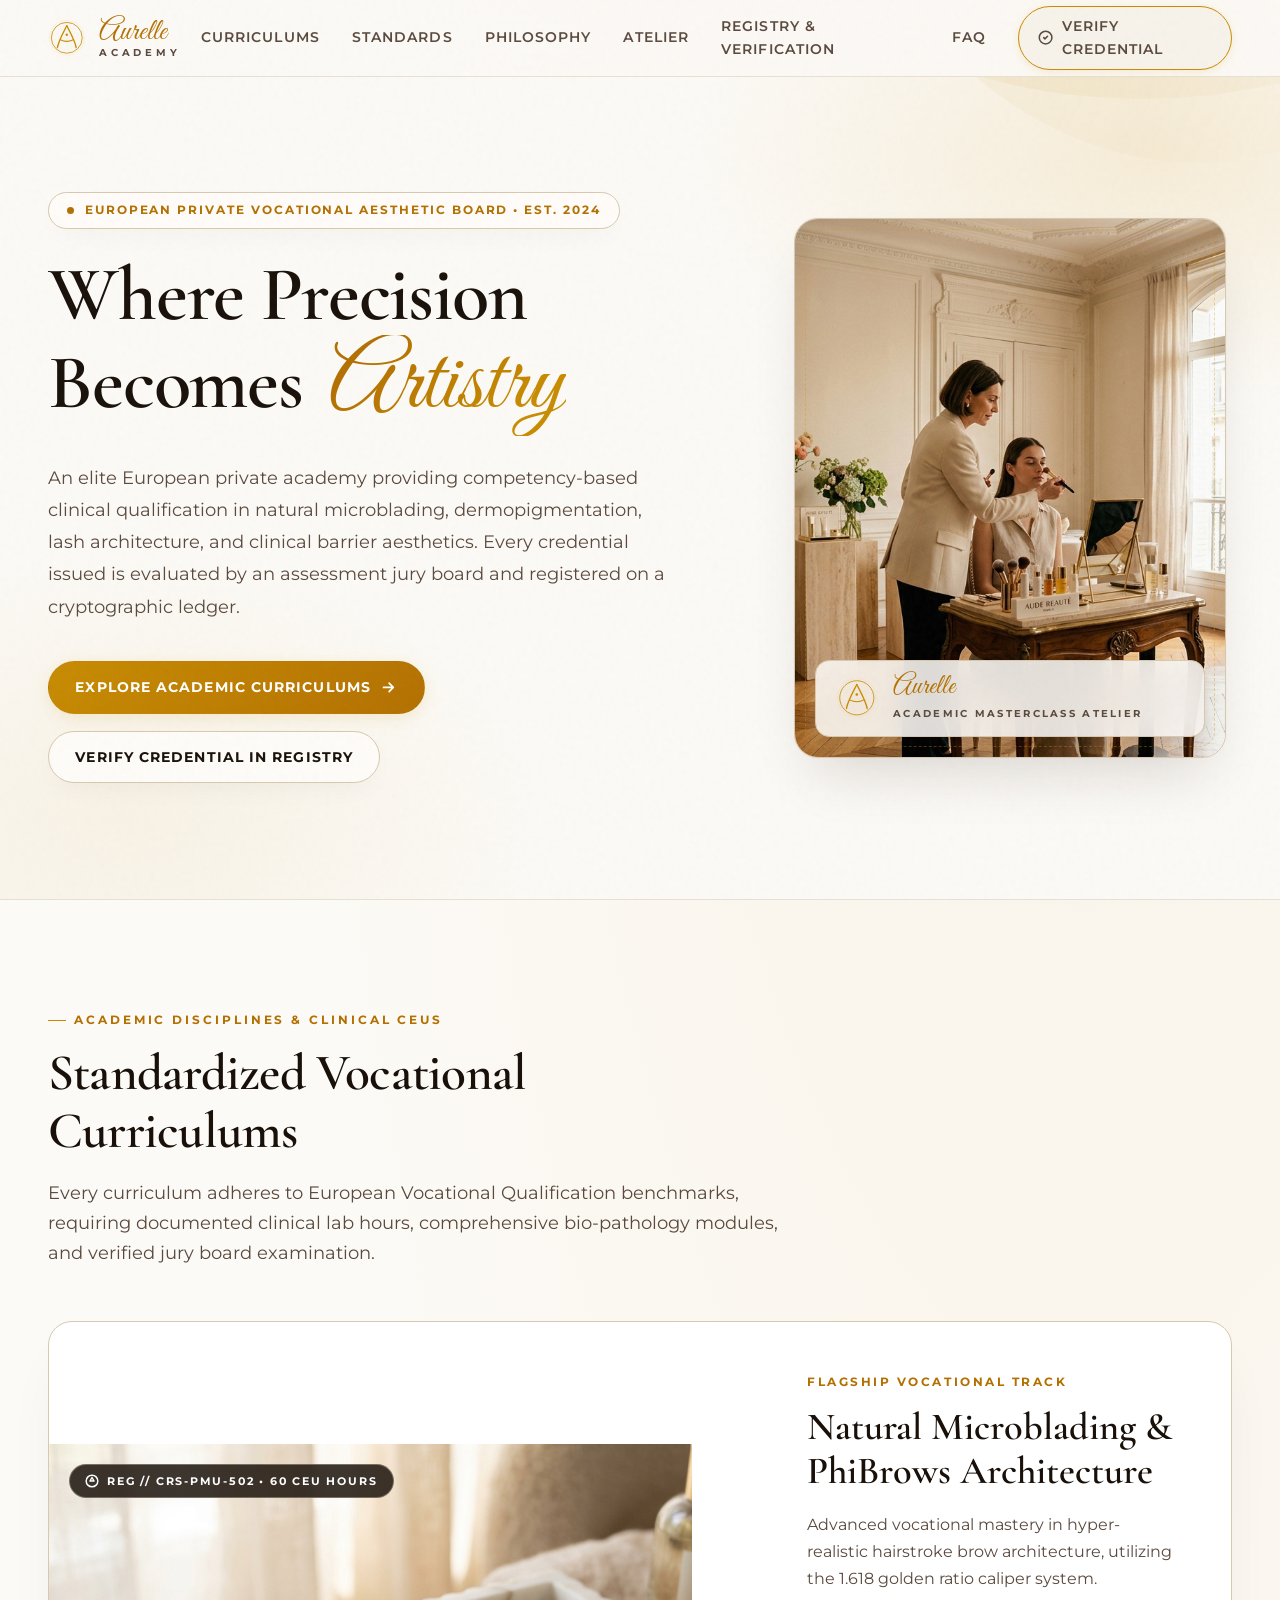
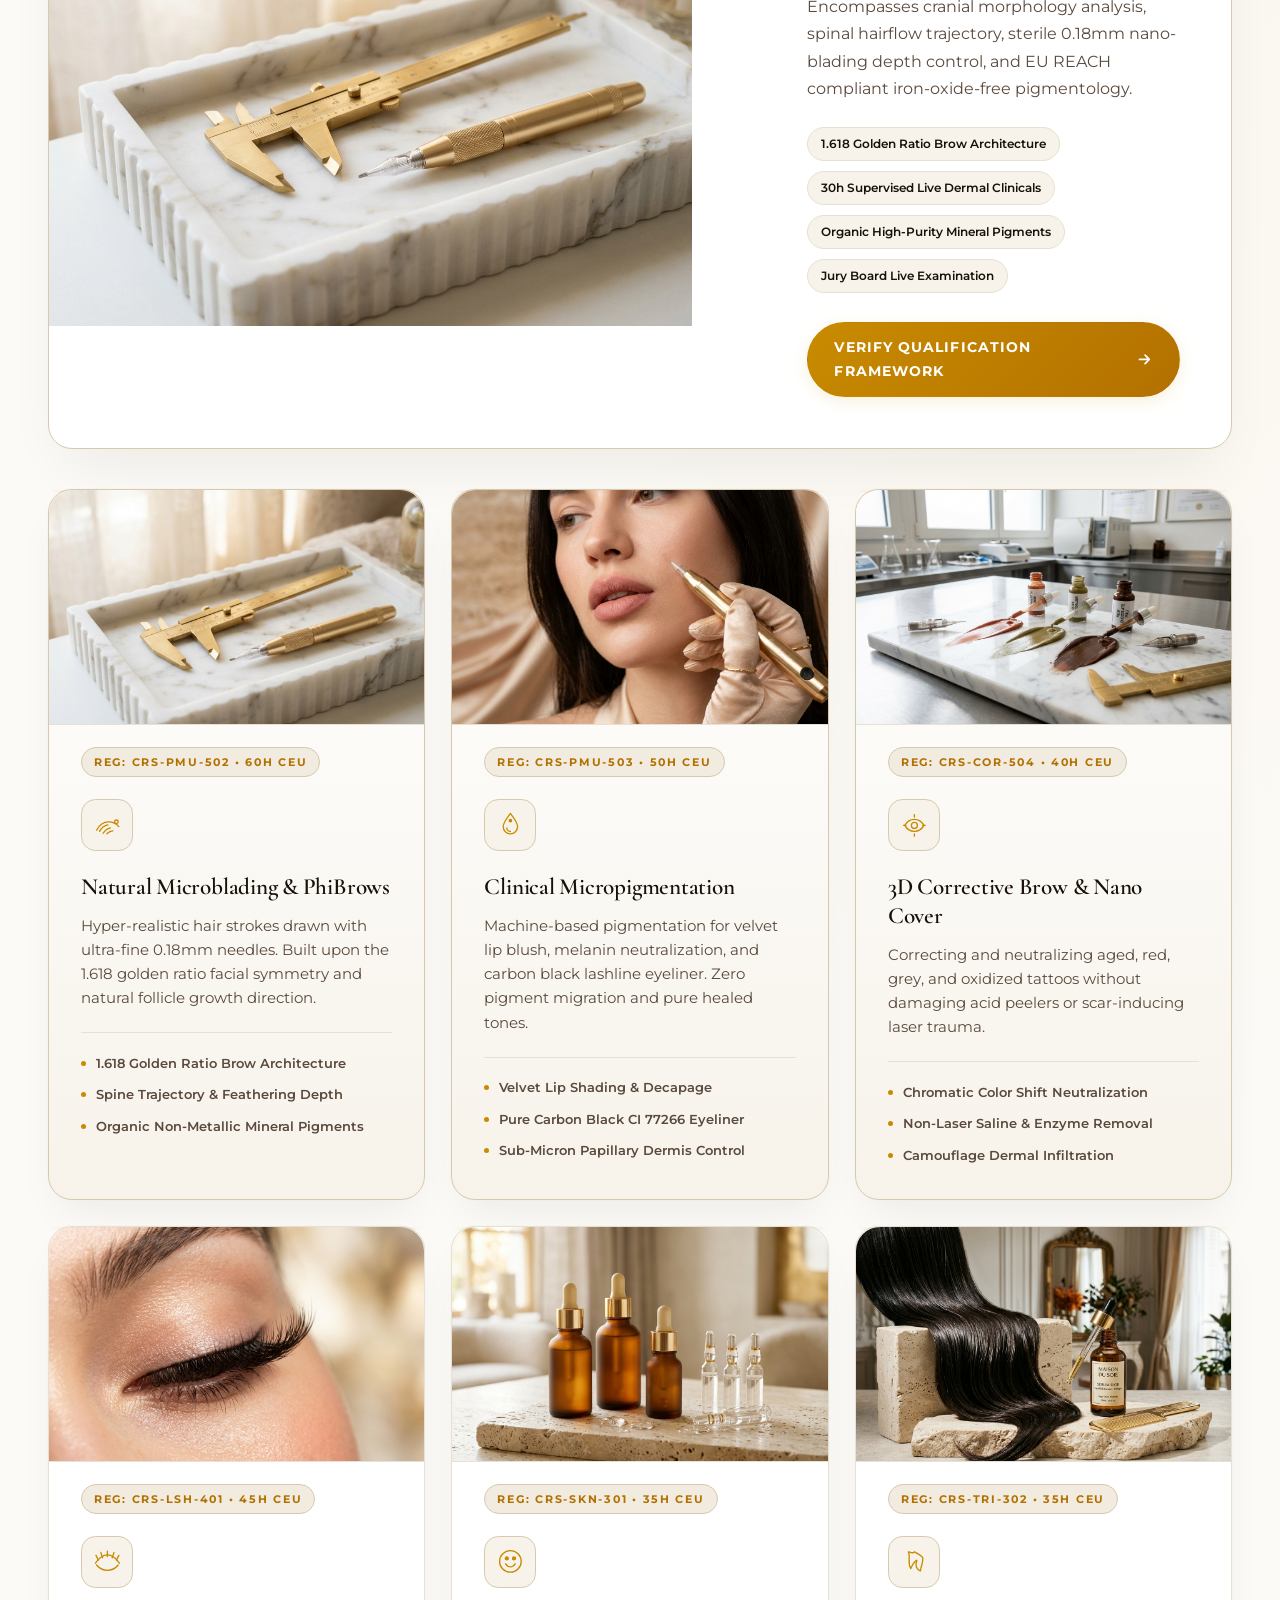
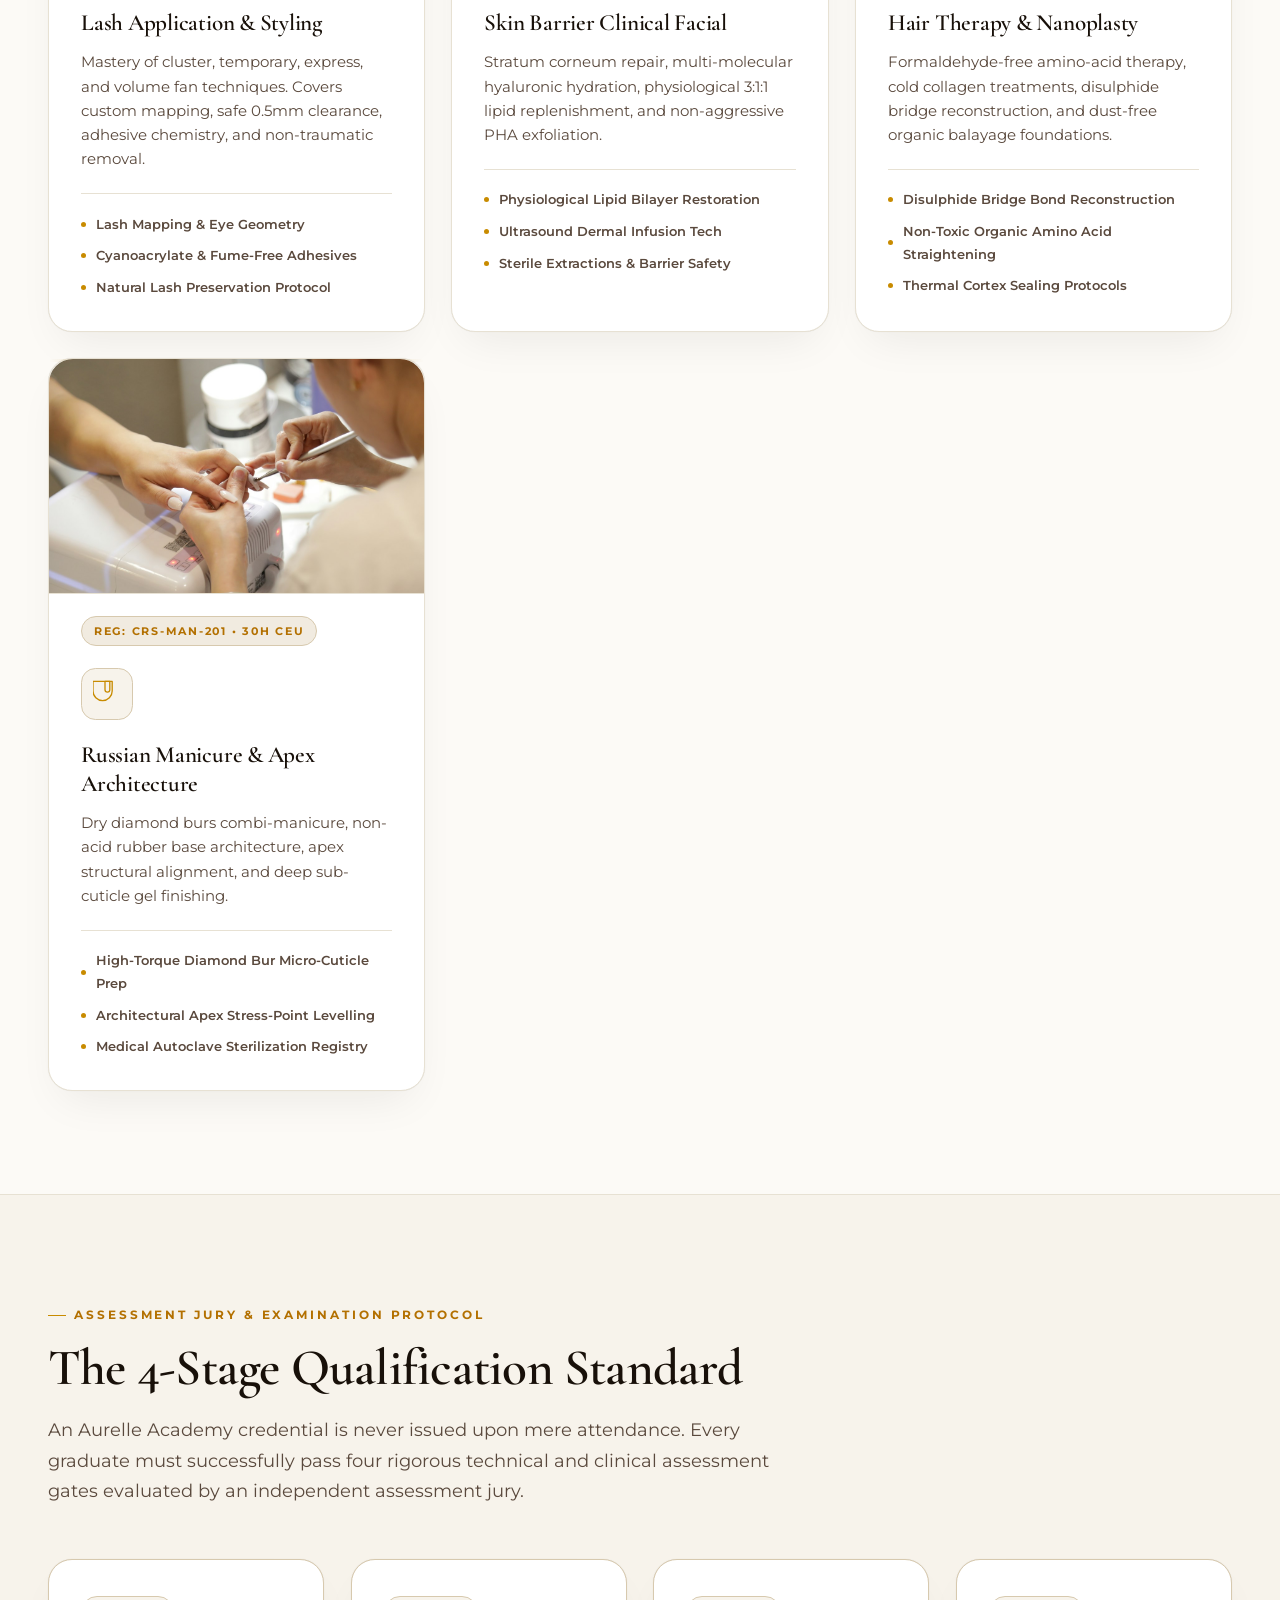
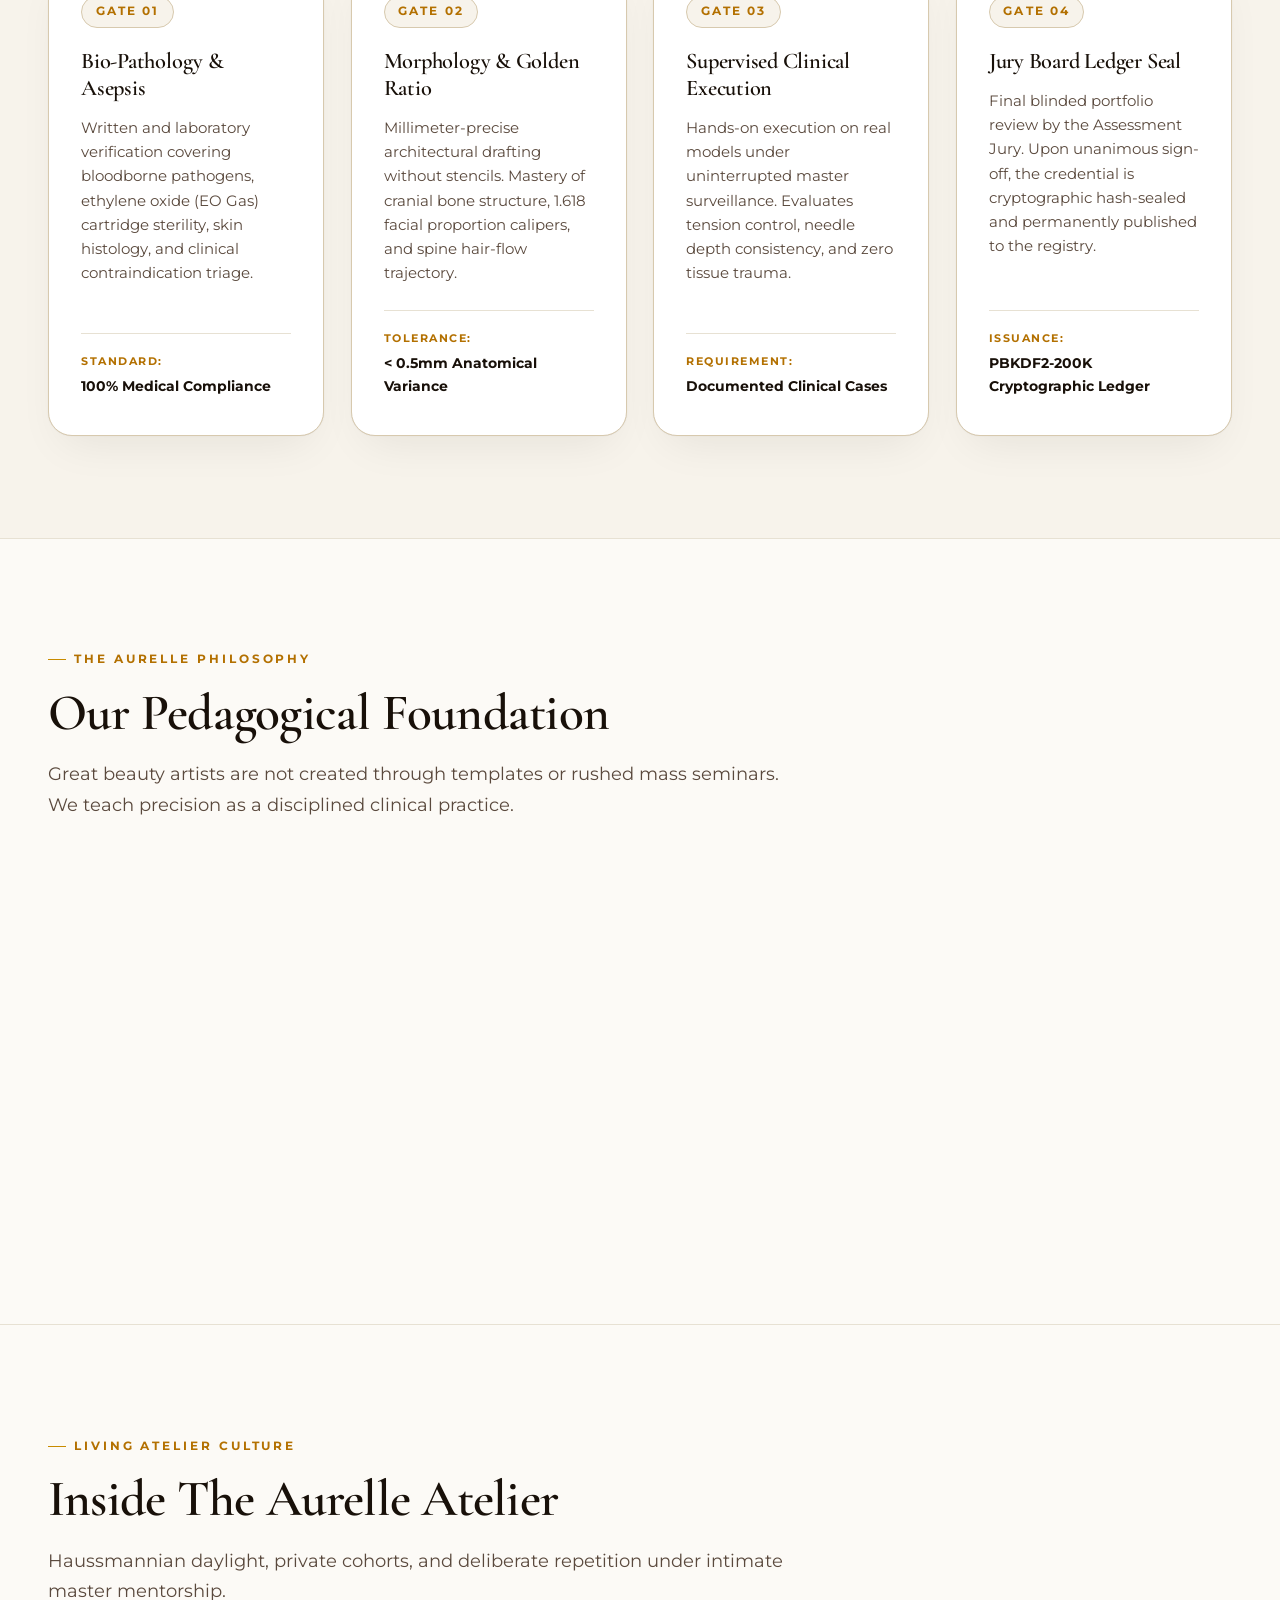
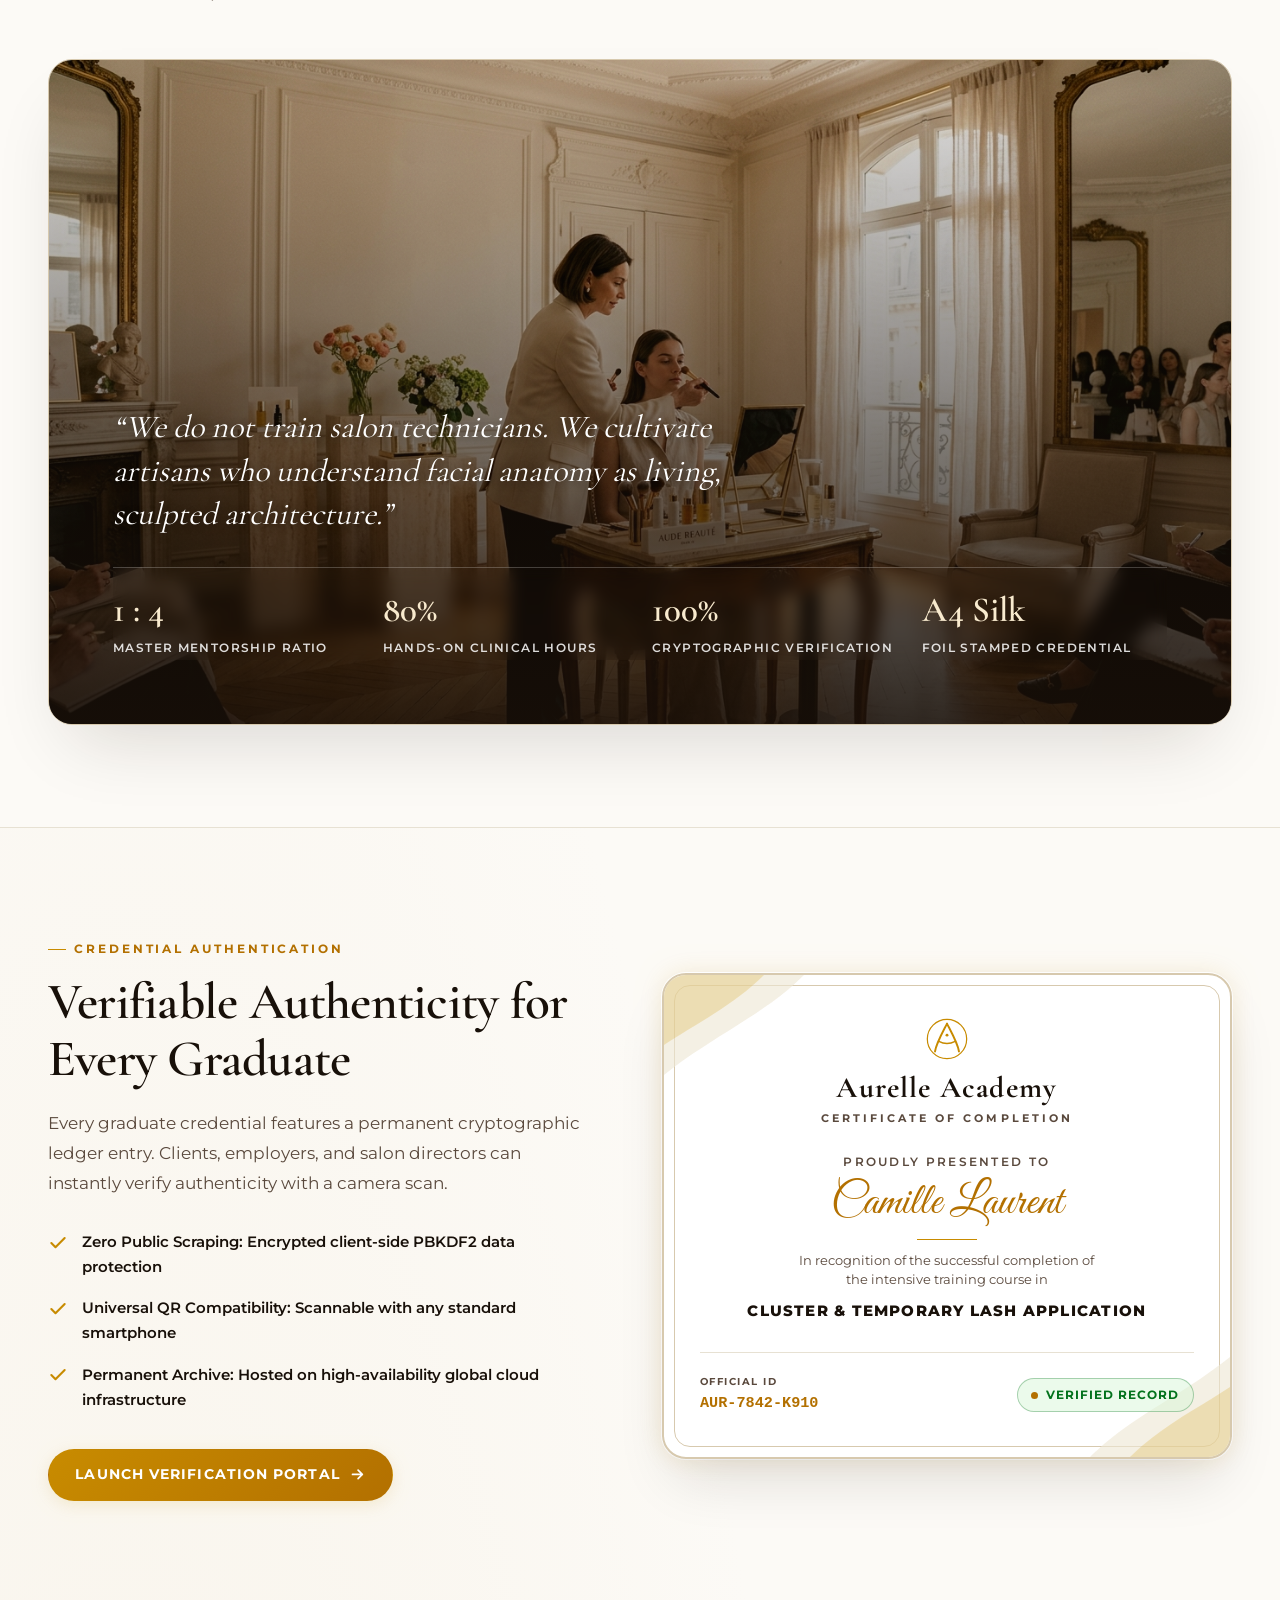
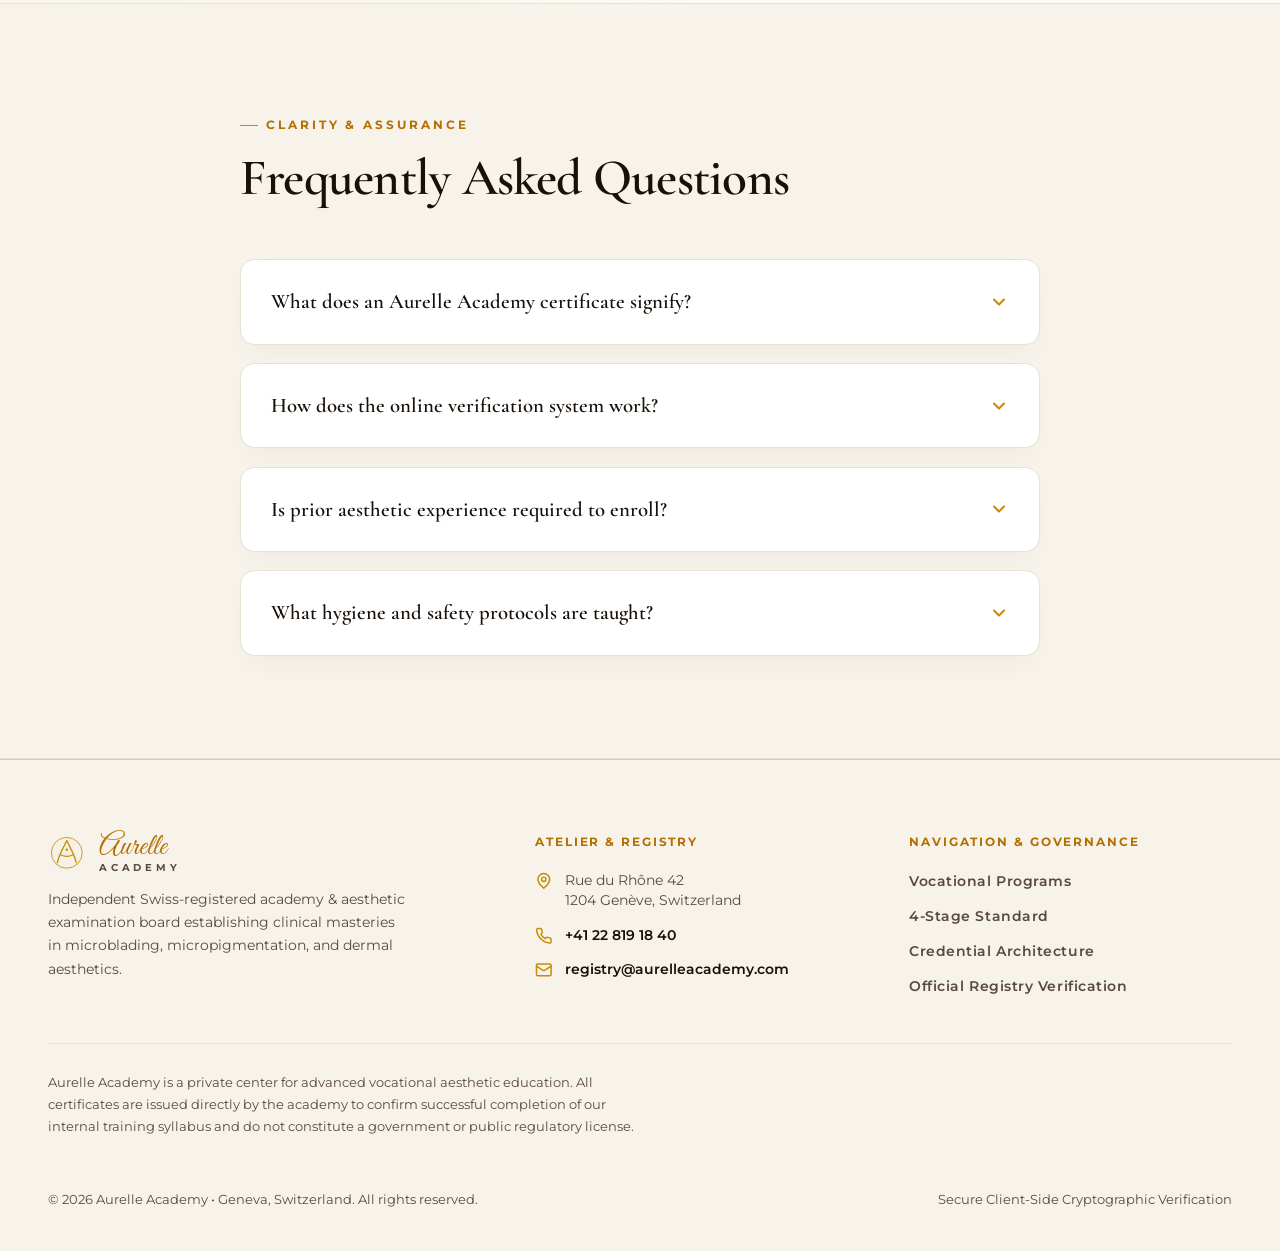
==== commit 3db513e5: "feat: elevate institutional authority with microblading focus, full course imagery, and swiss regist" ====
--- a/index.html
+++ b/index.html
@@ -50,7 +50,10 @@
         <a href="#credentials">Registry &amp; Verification</a>
         <a href="#faq">FAQ</a>
         <a href="#contact" data-contact-link hidden>Contact</a>
-        <a class="btn btn--gold btn--sm" href="verify/">Verify a Certificate</a>
+        <a class="nav-verify-btn" href="verify/">
+          <svg viewBox="0 0 24 24" fill="none" stroke="currentColor" stroke-width="2.4" stroke-linecap="round" stroke-linejoin="round" aria-hidden="true"><circle cx="12" cy="12" r="10"/><path d="m9 12 2 2 4-4"/></svg>
+          Verify Credential
+        </a>
       </nav>
     </div>
   </header>
@@ -84,7 +87,7 @@
             Where Precision Becomes <span class="script">Artistry</span>
           </h1>
           <p class="hero__lead">
-            An elite European private academy providing competency-based clinical qualification in lash architecture, dermopigmentation, and dermal barrier aesthetics. Every credential issued is evaluated by an assessment jury board and registered on a cryptographic ledger.
+            An elite European private academy providing competency-based clinical qualification in natural microblading, dermopigmentation, lash architecture, and clinical barrier aesthetics. Every credential issued is evaluated by an assessment jury board and registered on a cryptographic ledger.
           </p>
           <div class="hero__actions">
             <a class="btn btn--gold" href="#programs">
@@ -99,10 +102,10 @@
           </div>
         </div>
 
-        <!-- High-Fashion Editorial Model Showcase with Refined Atelier Seal -->
+        <!-- Academic Masterclass Atelier Showcase -->
         <div class="hero__art" aria-hidden="true">
           <div class="hero__art-card">
-            <img class="hero__photo" src="assets/img/editorial-lash-model.jpg" alt="Aurelle Academy Haute Couture Lash Model" width="600" height="750">
+            <img class="hero__photo" src="assets/img/masterclass-atelier-live.jpg" alt="Aurelle Academy Parisian Masterclass and Clinical Training Session" width="600" height="750">
             <div class="hero__emblem-badge">
               <svg class="hero__emblem-lg" viewBox="0 0 100 100" fill="none">
                 <circle cx="50" cy="50" r="46" stroke="currentColor" stroke-opacity="0.3" stroke-width="1.2" stroke-dasharray="2 3"/>
@@ -114,7 +117,7 @@
               </svg>
               <div class="hero__badge-text">
                 <span class="hero__brand-callout">Aurelle</span>
-                <span class="hero__sub-callout">Haute Couture Atelier</span>
+                <span class="hero__sub-callout">Academic Masterclass Atelier</span>
               </div>
             </div>
           </div>
@@ -136,23 +139,23 @@
         <!-- Signature Discipline Editorial Feature -->
         <div class="signature-editorial" data-reveal>
           <div class="signature-editorial__visual">
-            <img class="signature-editorial__photo" src="assets/img/artisan-hands-craft.jpg" alt="Master Lash Artistry and Precision Tweezers Application" loading="lazy" width="800" height="600">
+            <img class="signature-editorial__photo" src="assets/img/program-microblading.jpg" alt="Master Microblading and PhiBrows Architecture Caliper Measurement" loading="lazy" width="800" height="600">
             <span class="signature-editorial__pill">
               <svg viewBox="0 0 24 24" width="14" height="14" fill="none" stroke="currentColor" stroke-width="2.5" stroke-linecap="round" stroke-linejoin="round" aria-hidden="true"><circle cx="12" cy="12" r="10"/><polygon points="12 6 15.5 12 8.5 12"/></svg>
-              REG // CRS-LSH-401 &bull; 45 CEU HOURS
+              REG // CRS-PMU-502 &bull; 60 CEU HOURS
             </span>
           </div>
           <div class="signature-editorial__content">
-            <span class="signature-editorial__eyebrow">Standardized Master Track</span>
-            <h3 class="signature-editorial__title">Couture Lash Architecture &amp; Fan Geometry</h3>
+            <span class="signature-editorial__eyebrow">Flagship Vocational Track</span>
+            <h3 class="signature-editorial__title">Natural Microblading &amp; PhiBrows Architecture</h3>
             <p class="signature-editorial__lead">
-              Rigorous vocational training spanning cluster, temporary, express, and multi-dimensional volume fans. Covers cranial morphology eye mapping, cyanoacrylate chemical safety, 0.5mm sterile isolation clearance, and non-traumatic removal protocols.
+              Advanced vocational mastery in hyper-realistic hairstroke brow architecture, utilizing the 1.618 golden ratio caliper system. Encompasses cranial morphology analysis, spinal hairflow trajectory, sterile 0.18mm nano-blading depth control, and EU REACH compliant iron-oxide-free pigmentology.
             </p>
             <div class="signature-editorial__tags">
-              <span class="signature-editorial__tag">15h Theory &amp; Bio-Chemistry</span>
-              <span class="signature-editorial__tag">30h Supervised Live Models</span>
-              <span class="signature-editorial__tag">Hospital-Grade Sterilization</span>
-              <span class="signature-editorial__tag">Jury Board Examination</span>
+              <span class="signature-editorial__tag">1.618 Golden Ratio Brow Architecture</span>
+              <span class="signature-editorial__tag">30h Supervised Live Dermal Clinicals</span>
+              <span class="signature-editorial__tag">Organic High-Purity Mineral Pigments</span>
+              <span class="signature-editorial__tag">Jury Board Live Examination</span>
             </div>
             <a class="btn btn--gold" href="#credentials">
               Verify Qualification Framework
@@ -164,10 +167,82 @@
         </div>
 
         <div class="grid grid--programs">
-          <!-- Program 1: Lash -->
+          <!-- Program 1: Microblading -->
           <article class="card program program--featured" data-reveal>
             <div class="program__thumb">
-              <img src="assets/img/program-lash.jpg" alt="Lash Application and Styling Artistry" loading="lazy" width="600" height="375">
+              <img src="assets/img/program-microblading.jpg" alt="Natural Microblading and PhiBrows Architecture" loading="lazy" width="600" height="375">
+            </div>
+            <div class="program__badge">REG: CRS-PMU-502 &bull; 60h CEU</div>
+            <div class="program__icon-wrap">
+              <svg class="program__icon" viewBox="0 0 48 48" fill="none" stroke="currentColor" stroke-width="2.2" stroke-linecap="round" stroke-linejoin="round" aria-hidden="true">
+                <path d="M6 32c5-10 12-14 20-14s13 3 17 8"/>
+                <path d="M11 34c3-6 8-10 14-11M17 37c3-5 8-8 12-9M23 38c3-3 7-5 10-5"/>
+                <circle cx="39" cy="18" r="3"/>
+              </svg>
+            </div>
+            <h3 class="program__title">Natural Microblading &amp; PhiBrows</h3>
+            <p class="program__desc">
+              Hyper-realistic hair strokes drawn with ultra-fine 0.18mm needles. Built upon the 1.618 golden ratio facial symmetry and natural follicle growth direction.
+            </p>
+            <ul class="program__features">
+              <li>1.618 Golden Ratio Brow Architecture</li>
+              <li>Spine Trajectory &amp; Feathering Depth</li>
+              <li>Organic Non-Metallic Mineral Pigments</li>
+            </ul>
+          </article>
+
+          <!-- Program 2: Micropigmentation -->
+          <article class="card program program--featured" data-reveal>
+            <div class="program__thumb">
+              <img src="assets/img/program-pmu.jpg" alt="Clinical Micropigmentation Rotary Device and Lip Blush" loading="lazy" width="600" height="375">
+            </div>
+            <div class="program__badge">REG: CRS-PMU-503 &bull; 50h CEU</div>
+            <div class="program__icon-wrap">
+              <svg class="program__icon" viewBox="0 0 48 48" fill="none" stroke="currentColor" stroke-width="2.2" stroke-linecap="round" stroke-linejoin="round" aria-hidden="true">
+                <path d="M24 4c7 9 12 15 12 22a12 12 0 1 1-24 0c0-7 5-13 12-22Z"/>
+                <path d="M18 28a6 6 0 0 0 6 6"/>
+                <circle cx="24" cy="16" r="2" fill="currentColor"/>
+              </svg>
+            </div>
+            <h3 class="program__title">Clinical Micropigmentation</h3>
+            <p class="program__desc">
+              Machine-based pigmentation for velvet lip blush, melanin neutralization, and carbon black lashline eyeliner. Zero pigment migration and pure healed tones.
+            </p>
+            <ul class="program__features">
+              <li>Velvet Lip Shading &amp; Decapage</li>
+              <li>Pure Carbon Black CI 77266 Eyeliner</li>
+              <li>Sub-Micron Papillary Dermis Control</li>
+            </ul>
+          </article>
+
+          <!-- Program 3: Corrective PMU & Cover-Up -->
+          <article class="card program program--featured" data-reveal>
+            <div class="program__thumb">
+              <img src="assets/img/program-corrective.jpg" alt="Corrective Brow and Nano Cover Pigmentology" loading="lazy" width="600" height="375">
+            </div>
+            <div class="program__badge">REG: CRS-COR-504 &bull; 40h CEU</div>
+            <div class="program__icon-wrap">
+              <svg class="program__icon" viewBox="0 0 48 48" fill="none" stroke="currentColor" stroke-width="2.2" stroke-linecap="round" stroke-linejoin="round" aria-hidden="true">
+                <path d="M8 24c4-7 10-10 16-10s12 3 16 10c-4 7-10 10-16 10S12 31 8 24Z"/>
+                <circle cx="24" cy="24" r="5"/>
+                <path d="M24 6v4M24 38v4M6 24h4M38 24h4"/>
+              </svg>
+            </div>
+            <h3 class="program__title">3D Corrective Brow &amp; Nano Cover</h3>
+            <p class="program__desc">
+              Correcting and neutralizing aged, red, grey, and oxidized tattoos without damaging acid peelers or scar-inducing laser trauma.
+            </p>
+            <ul class="program__features">
+              <li>Chromatic Color Shift Neutralization</li>
+              <li>Non-Laser Saline &amp; Enzyme Removal</li>
+              <li>Camouflage Dermal Infiltration</li>
+            </ul>
+          </article>
+
+          <!-- Program 4: Lash -->
+          <article class="card program" data-reveal>
+            <div class="program__thumb">
+              <img src="assets/img/program-lash.jpg" alt="Couture Lash Architecture and Volume Styling" loading="lazy" width="600" height="375">
             </div>
             <div class="program__badge">REG: CRS-LSH-401 &bull; 45h CEU</div>
             <div class="program__icon-wrap">
@@ -186,67 +261,6 @@
               <li>Cyanoacrylate &amp; Fume-Free Adhesives</li>
               <li>Natural Lash Preservation Protocol</li>
             </ul>
-          </article>
-
-          <!-- Program 2: Microblading -->
-          <article class="card program program--featured" data-reveal>
-            <div class="program__thumb">
-              <img src="assets/img/program-microblading.jpg" alt="Natural Microblading and PhiBrows Architecture" loading="lazy" width="600" height="375">
-            </div>
-            <div class="program__badge">REG: CRS-PMU-502 &bull; 60h CEU</div>
-            <div class="program__icon-wrap">
-              <svg class="program__icon" viewBox="0 0 48 48" fill="none" stroke="currentColor" stroke-width="2.2" stroke-linecap="round" stroke-linejoin="round" aria-hidden="true">
-                <path d="M6 32c5-10 12-14 20-14s13 3 17 8"/>
-                <path d="M11 34c3-6 8-10 14-11M17 37c3-5 8-8 12-9M23 38c3-3 7-5 10-5"/>
-                <circle cx="39" cy="18" r="3"/>
-              </svg>
-            </div>
-            <h3 class="program__title">Natural Microblading &amp; PhiBrows</h3>
-            <p class="program__desc">
-              Hyper-realistic hair strokes drawn with ultra-fine 0.18mm needles. Built upon the 1.618 golden ratio facial symmetry and natural follicle growth direction.
-            </p>
-            <ul class="program__features">
-              <li>1.618 Golden Ratio Brow Architecture</li>
-              <li>Spine Trajectory &amp; Feathering Depth</li>
-              <li>Organic Non-Metallic Mineral Pigments</li>
-            </ul>
-          </article>
-
-          <!-- Program 3: Micropigmentation -->
-          <article class="card program program--featured" data-reveal>
-            <div class="program__badge">REG: CRS-PMU-503 &bull; 50h CEU</div>
-            <div class="program__icon-wrap">
-              <svg class="program__icon" viewBox="0 0 48 48" fill="none" stroke="currentColor" stroke-width="2.2" stroke-linecap="round" stroke-linejoin="round" aria-hidden="true">
-                <path d="M24 4c7 9 12 15 12 22a12 12 0 1 1-24 0c0-7 5-13 12-22Z"/>
-                <path d="M18 28a6 6 0 0 0 6 6"/>
-                <circle cx="24" cy="16" r="2" fill="currentColor"/>
-              </svg>
-            </div>
-            <h3 class="program__title">Clinical Micropigmentation</h3>
-            <p class="program__desc">
-              Machine-based pigmentation for velvet lip blush, melanin neutralization, and carbon black lashline eyeliner. Zero pigment migration and pure healed tones.
-            </p>
-            <ul class="program__features">
-              <li>Velvet Lip Shading &amp; Decapage</li>
-              <li>Pure Carbon Black CI 77266 Eyeliner</li>
-              <li>Sub-Micron Papillary Dermis Control</li>
-            </ul>
-          </article>
-
-          <!-- Program 4: 3D Brow Cover-Up -->
-          <article class="card program" data-reveal>
-            <div class="program__badge">REG: CRS-COR-504 &bull; 40h CEU</div>
-            <div class="program__icon-wrap">
-              <svg class="program__icon" viewBox="0 0 48 48" fill="none" stroke="currentColor" stroke-width="2.2" stroke-linecap="round" stroke-linejoin="round" aria-hidden="true">
-                <path d="M8 24c4-7 10-10 16-10s12 3 16 10c-4 7-10 10-16 10S12 31 8 24Z"/>
-                <circle cx="24" cy="24" r="5"/>
-                <path d="M24 6v4M24 38v4M6 24h4M38 24h4"/>
-              </svg>
-            </div>
-            <h3 class="program__title">3D Corrective Brow &amp; Nano Cover</h3>
-            <p class="program__desc">
-              Correcting and neutralizing aged, red, grey, and oxidized tattoos without damaging acid peelers or scar-inducing laser trauma.
-            </p>
           </article>
 
           <!-- Program 5: Clinical Facial -->
@@ -267,10 +281,18 @@
             <p class="program__desc">
               Stratum corneum repair, multi-molecular hyaluronic hydration, physiological 3:1:1 lipid replenishment, and non-aggressive PHA exfoliation.
             </p>
+            <ul class="program__features">
+              <li>Physiological Lipid Bilayer Restoration</li>
+              <li>Ultrasound Dermal Infusion Tech</li>
+              <li>Sterile Extractions &amp; Barrier Safety</li>
+            </ul>
           </article>
 
           <!-- Program 6: Hair Therapy -->
           <article class="card program" data-reveal>
+            <div class="program__thumb">
+              <img src="assets/img/program-hair.jpg" alt="Hair Therapy and Amino Acid Nanoplasty" loading="lazy" width="600" height="375">
+            </div>
             <div class="program__badge">REG: CRS-TRI-302 &bull; 35h CEU</div>
             <div class="program__icon-wrap">
               <svg class="program__icon" viewBox="0 0 48 48" fill="none" stroke="currentColor" stroke-width="2.2" stroke-linecap="round" stroke-linejoin="round" aria-hidden="true">
@@ -281,15 +303,34 @@
             <p class="program__desc">
               Formaldehyde-free amino-acid therapy, cold collagen treatments, disulphide bridge reconstruction, and dust-free organic balayage foundations.
             </p>
+            <ul class="program__features">
+              <li>Disulphide Bridge Bond Reconstruction</li>
+              <li>Non-Toxic Organic Amino Acid Straightening</li>
+              <li>Thermal Cortex Sealing Protocols</li>
+            </ul>
           </article>
 
           <!-- Program 7: Russian Manicure -->
           <article class="card program" data-reveal>
+            <div class="program__thumb">
+              <img src="assets/img/program-manicure.jpg" alt="Russian Hardware Manicure and Apex Architecture" loading="lazy" width="600" height="375">
+            </div>
             <div class="program__badge">REG: CRS-MAN-201 &bull; 30h CEU</div>
+            <div class="program__icon-wrap">
+              <svg class="program__icon" viewBox="0 0 48 48" fill="none" stroke="currentColor" stroke-width="2.2" stroke-linecap="round" stroke-linejoin="round" aria-hidden="true">
+                <path d="M16 4h16v16c0 8.84-7.16 16-16 16s-16-7.16-16-16V4h16Z"/>
+                <path d="M20 18a4 4 0 0 0 8 0V4H20v14Z"/>
+              </svg>
+            </div>
             <h3 class="program__title">Russian Manicure &amp; Apex Architecture</h3>
             <p class="program__desc">
               Dry diamond burs combi-manicure, non-acid rubber base architecture, apex structural alignment, and deep sub-cuticle gel finishing.
             </p>
+            <ul class="program__features">
+              <li>High-Torque Diamond Bur Micro-Cuticle Prep</li>
+              <li>Architectural Apex Stress-Point Levelling</li>
+              <li>Medical Autoclave Sterilization Registry</li>
+            </ul>
           </article>
         </div>
       </div>
@@ -621,31 +662,68 @@
   <!-- Footer -->
   <footer class="site-footer">
     <div class="container">
-      <div class="site-footer__row">
-        <a class="wordmark" href="./" aria-label="Aurelle Academy">
-          <svg class="wordmark__mark" viewBox="0 0 100 100" fill="none" aria-hidden="true">
-            <circle cx="50" cy="50" r="41" stroke="currentColor" stroke-width="2.2"/>
-            <path d="M50 18 C43 32, 28 58, 25 76" stroke="currentColor" stroke-width="3.6" stroke-linecap="round"/>
-            <path d="M50 18 C57 32, 72 58, 75 76" stroke="currentColor" stroke-width="3.6" stroke-linecap="round"/>
-            <path d="M33 55 Q50 64 67 55" stroke="currentColor" stroke-width="2.8" stroke-linecap="round"/>
-            <circle cx="50" cy="42" r="3.2" fill="currentColor"/>
-          </svg>
-          <span class="wordmark__text">
-            <span class="wordmark__name">Aurelle</span>
-            <span class="wordmark__sub">Academy</span>
-          </span>
-        </a>
-        <div class="site-footer__links">
-          <a href="#programs">Programs</a>
-          <a href="#approach">Philosophy</a>
-          <a href="verify/">Verify Credentials</a>
-        </div>
-      </div>
+      <div class="site-footer__grid">
+        <div class="site-footer__brand">
+          <a class="wordmark" href="./" aria-label="Aurelle Academy">
+            <svg class="wordmark__mark" viewBox="0 0 100 100" fill="none" aria-hidden="true">
+              <circle cx="50" cy="50" r="41" stroke="currentColor" stroke-width="2.2"/>
+              <path d="M50 18 C43 32, 28 58, 25 76" stroke="currentColor" stroke-width="3.6" stroke-linecap="round"/>
+              <path d="M50 18 C57 32, 72 58, 75 76" stroke="currentColor" stroke-width="3.6" stroke-linecap="round"/>
+              <path d="M33 55 Q50 64 67 55" stroke="currentColor" stroke-width="2.8" stroke-linecap="round"/>
+              <circle cx="50" cy="42" r="3.2" fill="currentColor"/>
+            </svg>
+            <span class="wordmark__text">
+              <span class="wordmark__name">Aurelle</span>
+              <span class="wordmark__sub">Academy</span>
+            </span>
+          </a>
+          <p class="site-footer__desc">
+            Independent Swiss-registered academy &amp; aesthetic examination board establishing clinical masteries in microblading, micropigmentation, and dermal aesthetics.
+          </p>
+        </div>
+
+        <div class="site-footer__col">
+          <div class="site-footer__col-title">Atelier &amp; Registry</div>
+          <ul class="site-footer__contact-list">
+            <li class="site-footer__contact-item">
+              <svg viewBox="0 0 24 24" fill="none" stroke="currentColor" stroke-width="2" stroke-linecap="round" stroke-linejoin="round" aria-hidden="true">
+                <path d="M20 10c0 6-8 12-8 12s-8-6-8-12a8 8 0 0 1 16 0Z"/>
+                <circle cx="12" cy="10" r="3"/>
+              </svg>
+              <span>Rue du Rhône 42<br>1204 Genève, Switzerland</span>
+            </li>
+            <li class="site-footer__contact-item">
+              <svg viewBox="0 0 24 24" fill="none" stroke="currentColor" stroke-width="2" stroke-linecap="round" stroke-linejoin="round" aria-hidden="true">
+                <path d="M22 16.92v3a2 2 0 0 1-2.18 2 19.79 19.79 0 0 1-8.63-3.07 19.5 19.5 0 0 1-6-6 19.79 19.79 0 0 1-3.07-8.67A2 2 0 0 1 4.11 2h3a2 2 0 0 1 2 1.72 12.84 12.84 0 0 0 .7 2.81 2 2 0 0 1-.45 2.11L8.09 9.91a16 16 0 0 0 6 6l1.27-1.27a2 2 0 0 1 2.11-.45 12.84 12.84 0 0 0 2.81.7A2 2 0 0 1 22 16.92Z"/>
+              </svg>
+              <a href="tel:+41228191840">+41 22 819 18 40</a>
+            </li>
+            <li class="site-footer__contact-item">
+              <svg viewBox="0 0 24 24" fill="none" stroke="currentColor" stroke-width="2" stroke-linecap="round" stroke-linejoin="round" aria-hidden="true">
+                <rect width="20" height="16" x="2" y="4" rx="2"/>
+                <path d="m22 7-8.97 5.7a1.94 1.94 0 0 1-2.06 0L2 7"/>
+              </svg>
+              <a href="mailto:registry@aurelleacademy.com">registry@aurelleacademy.com</a>
+            </li>
+          </ul>
+        </div>
+
+        <div class="site-footer__col">
+          <div class="site-footer__col-title">Navigation &amp; Governance</div>
+          <ul class="site-footer__links">
+            <li><a href="#programs">Vocational Programs</a></li>
+            <li><a href="#qualification">4-Stage Standard</a></li>
+            <li><a href="#credentials">Credential Architecture</a></li>
+            <li><a href="verify/">Official Registry Verification</a></li>
+          </ul>
+        </div>
+      </div>
+
       <p class="disclaimer">
         Aurelle Academy is a private center for advanced vocational aesthetic education. All certificates are issued directly by the academy to confirm successful completion of our internal training syllabus and do not constitute a government or public regulatory license.
       </p>
       <div class="site-footer__bottom">
-        <span>&copy; 2026 Aurelle Academy. All rights reserved.</span>
+        <span>&copy; 2026 Aurelle Academy &bull; Geneva, Switzerland. All rights reserved.</span>
         <span>Secure Client-Side Cryptographic Verification</span>
       </div>
     </div>
--- a/assets/css/components.css
+++ b/assets/css/components.css
@@ -140,6 +140,41 @@
   padding: 0.55rem 1.2rem;
   min-height: 2.35rem;
   font-size: 0.78rem;
+}
+
+/* Sleek Luxury Nav Verify Button */
+.nav-verify-btn {
+  display: inline-flex;
+  align-items: center;
+  gap: 0.55rem;
+  padding: 0.5rem 1.15rem;
+  border-radius: 999px;
+  background: var(--bg-1);
+  border: 1px solid var(--gold);
+  color: var(--gold-strong);
+  font-family: var(--font-ui);
+  font-size: 0.74rem;
+  font-weight: 700;
+  letter-spacing: 0.12em;
+  text-transform: uppercase;
+  text-decoration: none;
+  box-shadow: 0 2px 8px var(--gold-glow);
+  transition: all 0.25s var(--ease);
+}
+
+.nav-verify-btn:hover {
+  background: var(--gold-strong);
+  color: #ffffff;
+  border-color: var(--gold-strong);
+  box-shadow: 0 4px 16px oklch(0.60 0.16 78 / 0.35);
+  transform: translateY(-1px);
+}
+
+.nav-verify-btn svg {
+  width: 0.95rem;
+  height: 0.95rem;
+  color: currentColor;
+  flex: none;
 }
 
 /* ---------- Cards ---------- */
@@ -192,29 +227,90 @@
   color: var(--gold-strong);
 }
 
-/* ---------- Footer ---------- */
+/* ---------- Institutional Footer ---------- */
 .site-footer {
   background: var(--bg-1);
   border-top: 1px solid var(--line);
-  padding-block: 3.5rem 2.5rem;
+  padding-block: 4.5rem 2.5rem;
   color: var(--text-muted);
   font-size: 0.88rem;
 }
 
-.site-footer__row {
-  display: flex;
-  flex-wrap: wrap;
-  align-items: center;
-  justify-content: space-between;
-  gap: 1.5rem;
-  padding-bottom: 2rem;
+.site-footer__grid {
+  display: grid;
+  grid-template-columns: 1.35fr 1fr 1fr;
+  gap: clamp(2rem, 4vw, 3.5rem);
+  padding-bottom: 2.75rem;
   border-bottom: 1px solid var(--line-soft);
 }
 
+.site-footer__brand {
+  display: flex;
+  flex-direction: column;
+  gap: 0.85rem;
+}
+
+.site-footer__desc {
+  font-size: 0.86rem;
+  line-height: 1.7;
+  max-width: 40ch;
+  color: var(--text-muted);
+}
+
+.site-footer__col-title {
+  font-family: var(--font-ui);
+  font-size: 0.74rem;
+  font-weight: 700;
+  letter-spacing: 0.16em;
+  text-transform: uppercase;
+  color: var(--gold-strong);
+  margin-bottom: 1.1rem;
+}
+
+.site-footer__contact-list {
+  list-style: none;
+  padding: 0;
+  margin: 0;
+  display: flex;
+  flex-direction: column;
+  gap: 0.85rem;
+}
+
+.site-footer__contact-item {
+  display: flex;
+  align-items: flex-start;
+  gap: 0.75rem;
+  font-size: 0.86rem;
+  line-height: 1.5;
+  color: var(--text-muted);
+}
+
+.site-footer__contact-item svg {
+  width: 1.1rem;
+  height: 1.1rem;
+  color: var(--gold);
+  flex: none;
+  margin-top: 0.15rem;
+}
+
+.site-footer__contact-item a {
+  color: var(--text);
+  text-decoration: none;
+  font-weight: 600;
+  transition: color 0.2s var(--ease);
+}
+
+.site-footer__contact-item a:hover {
+  color: var(--gold-strong);
+}
+
 .site-footer__links {
-  display: flex;
-  gap: 1.75rem;
-  flex-wrap: wrap;
+  list-style: none;
+  padding: 0;
+  margin: 0;
+  display: flex;
+  flex-direction: column;
+  gap: 0.7rem;
 }
 
 .site-footer__links a {
@@ -249,3 +345,10 @@
   font-size: 0.8rem;
   color: var(--text-muted);
 }
+
+@media (max-width: 52rem) {
+  .site-footer__grid {
+    grid-template-columns: 1fr;
+    gap: 2.25rem;
+  }
+}
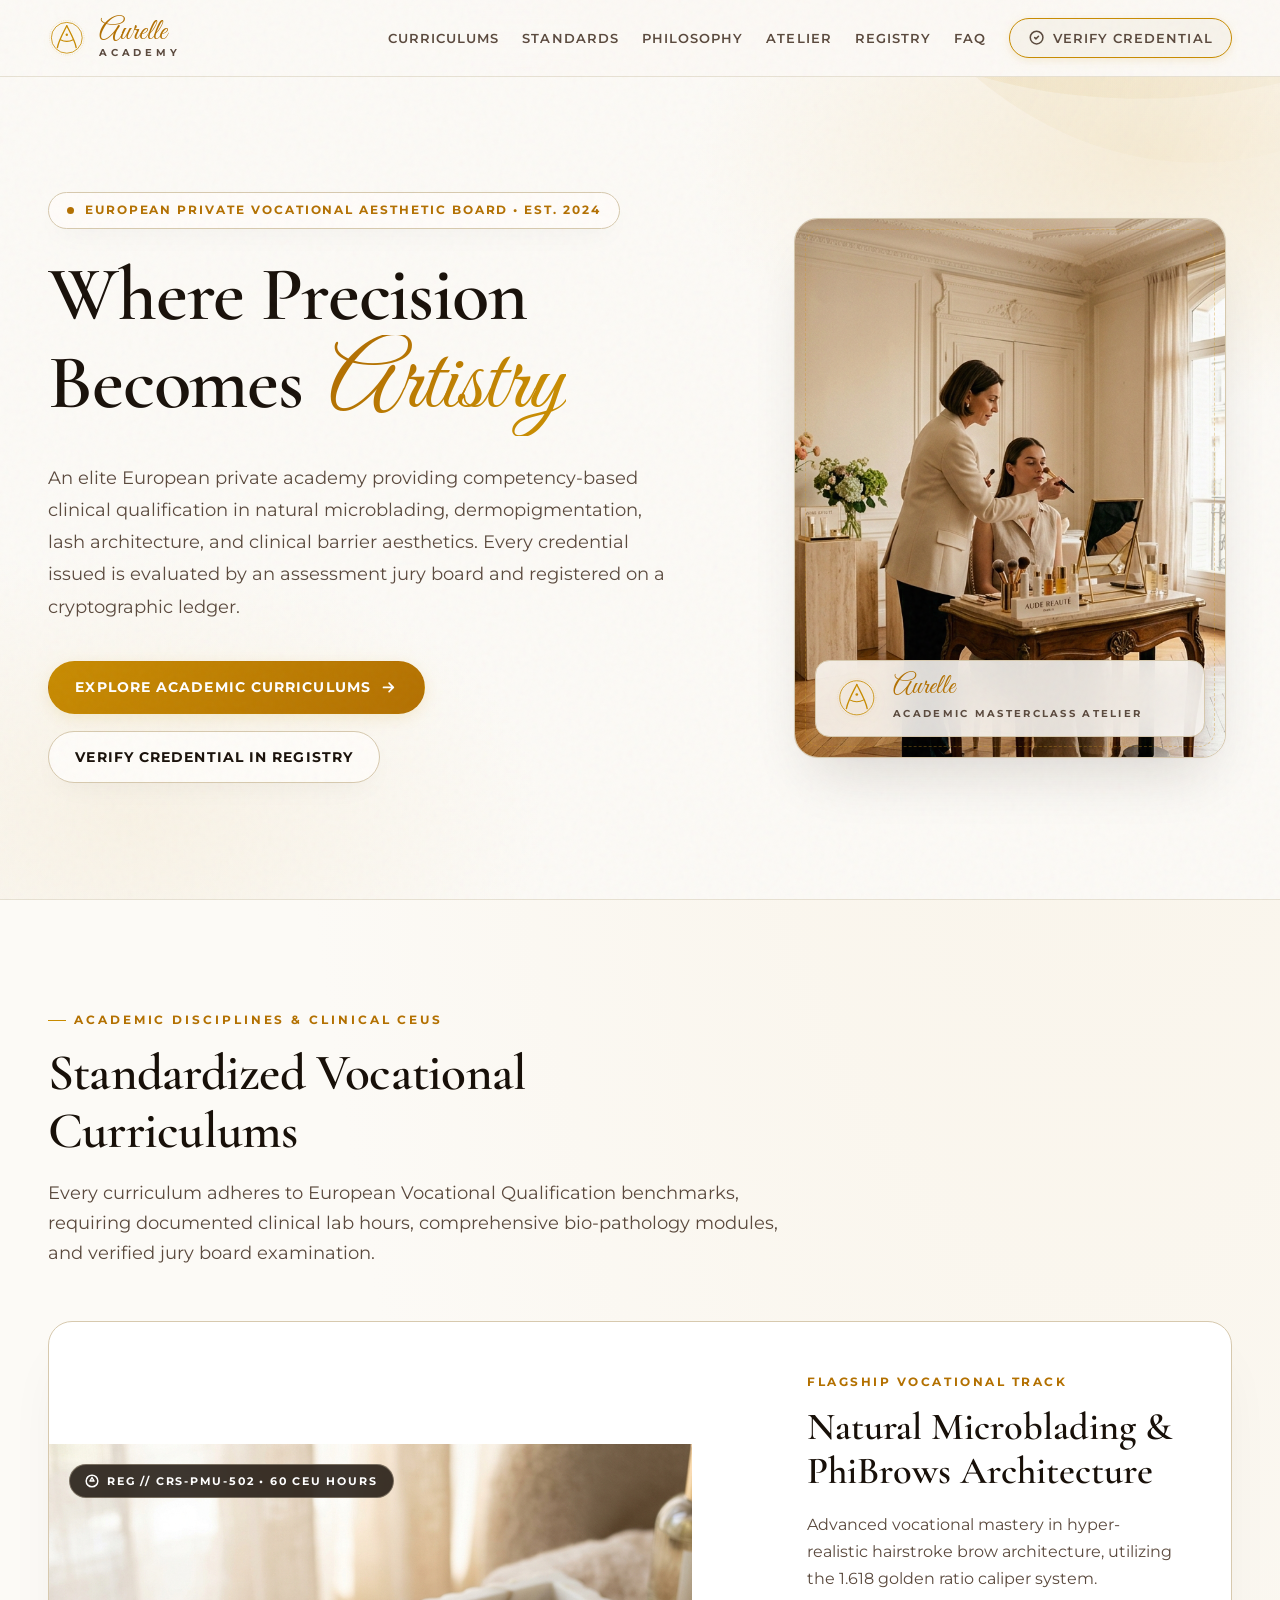
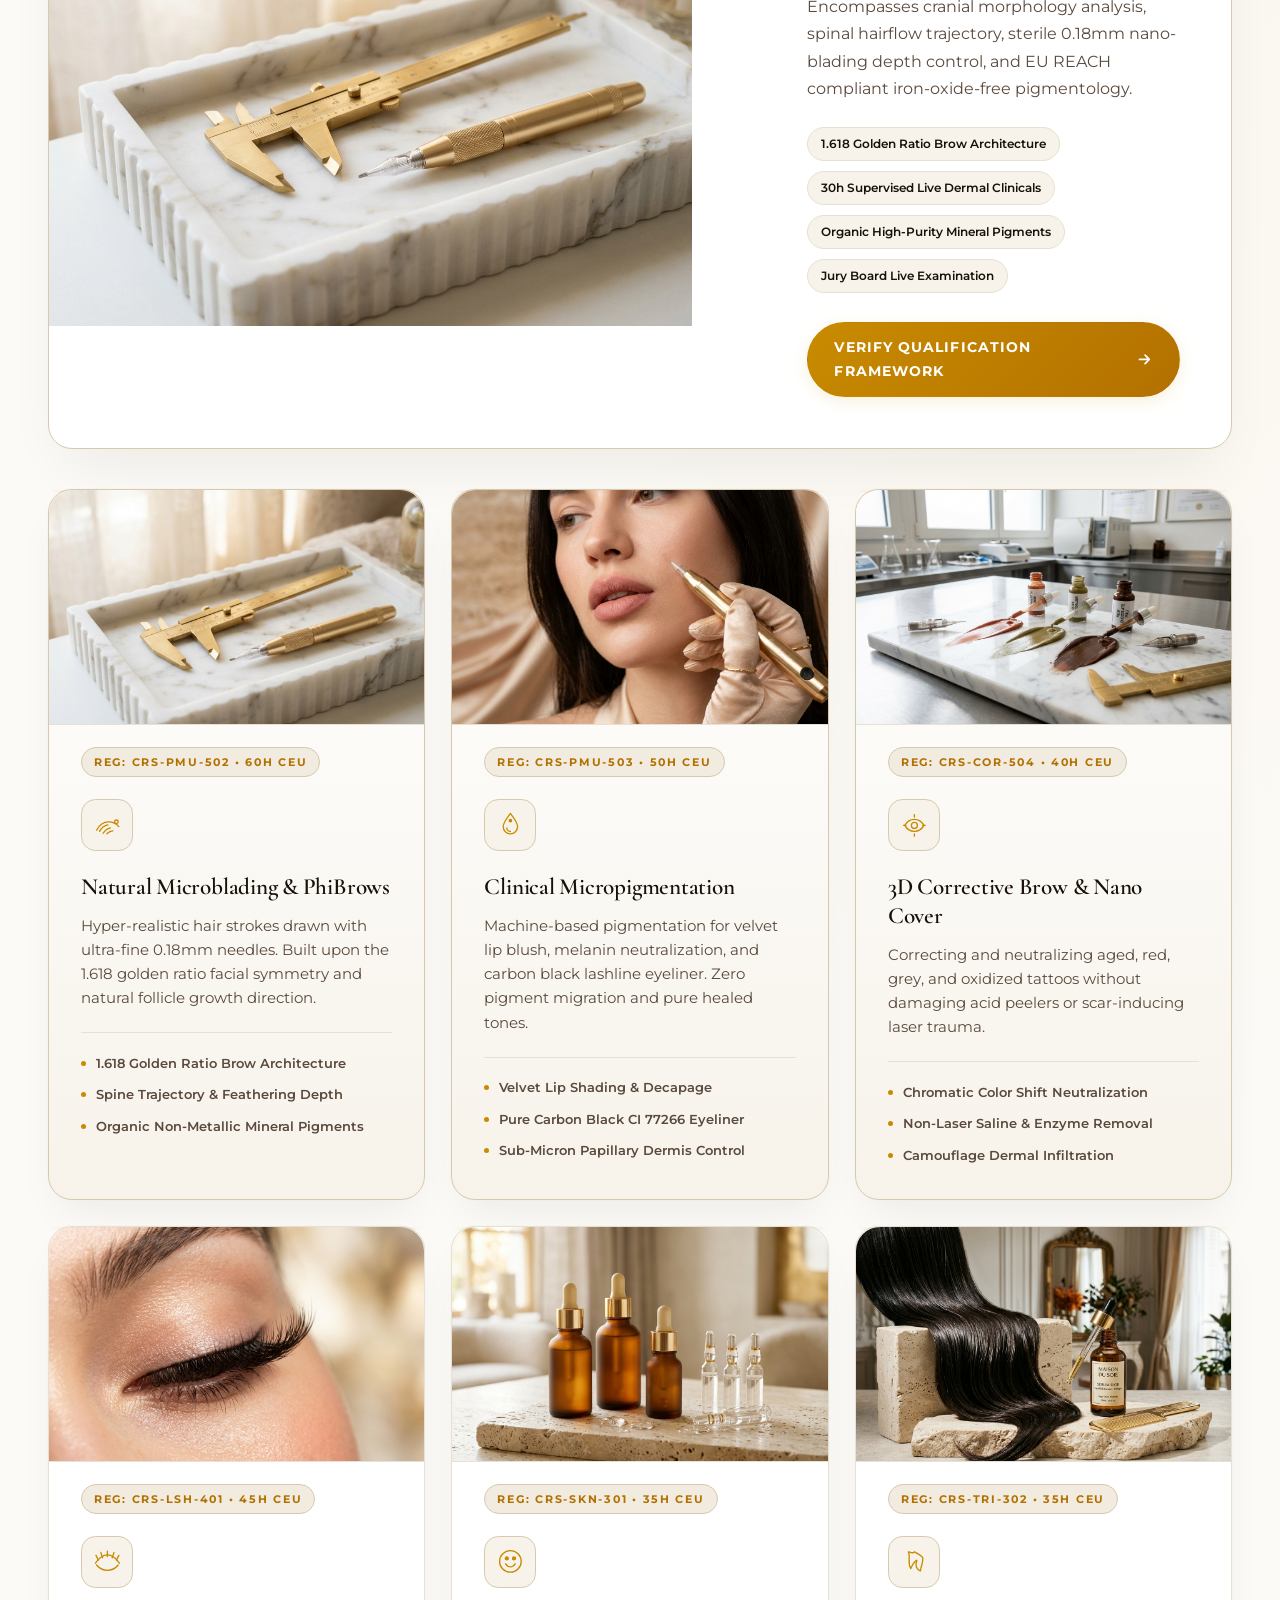
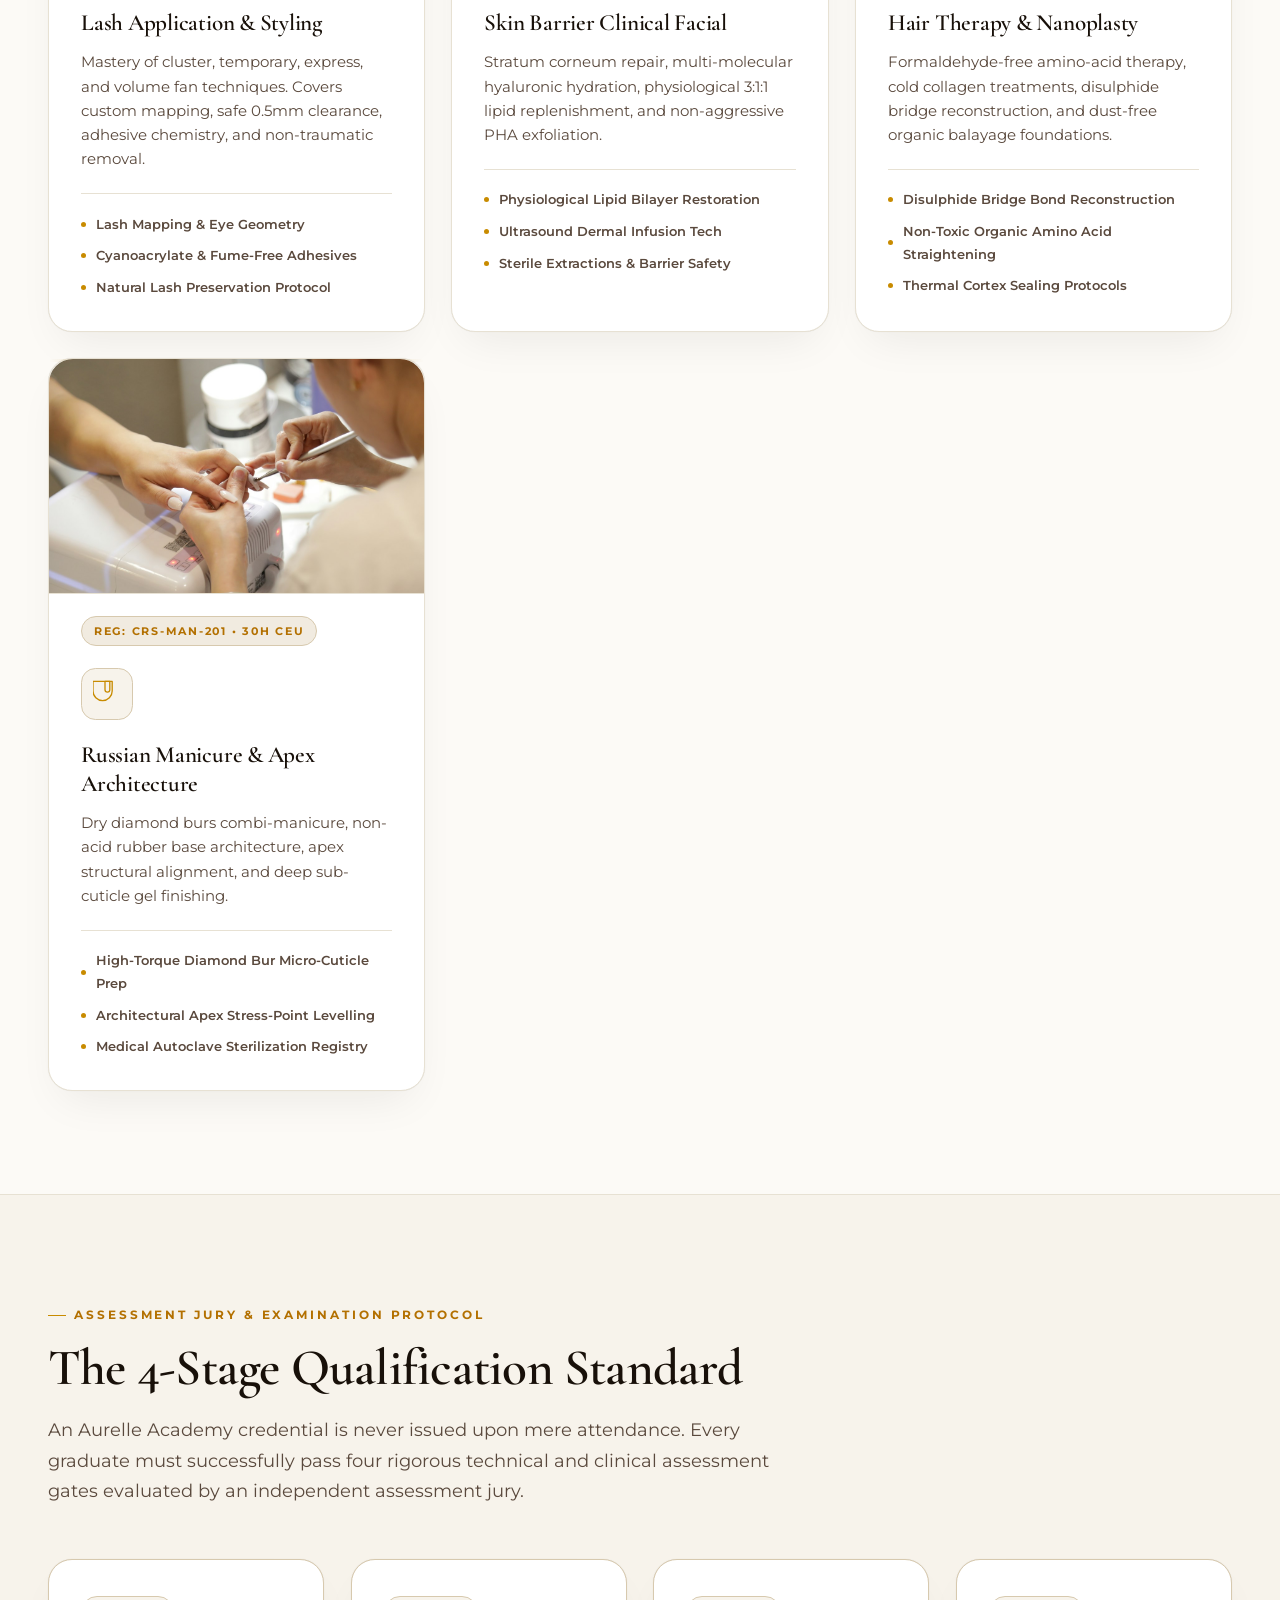
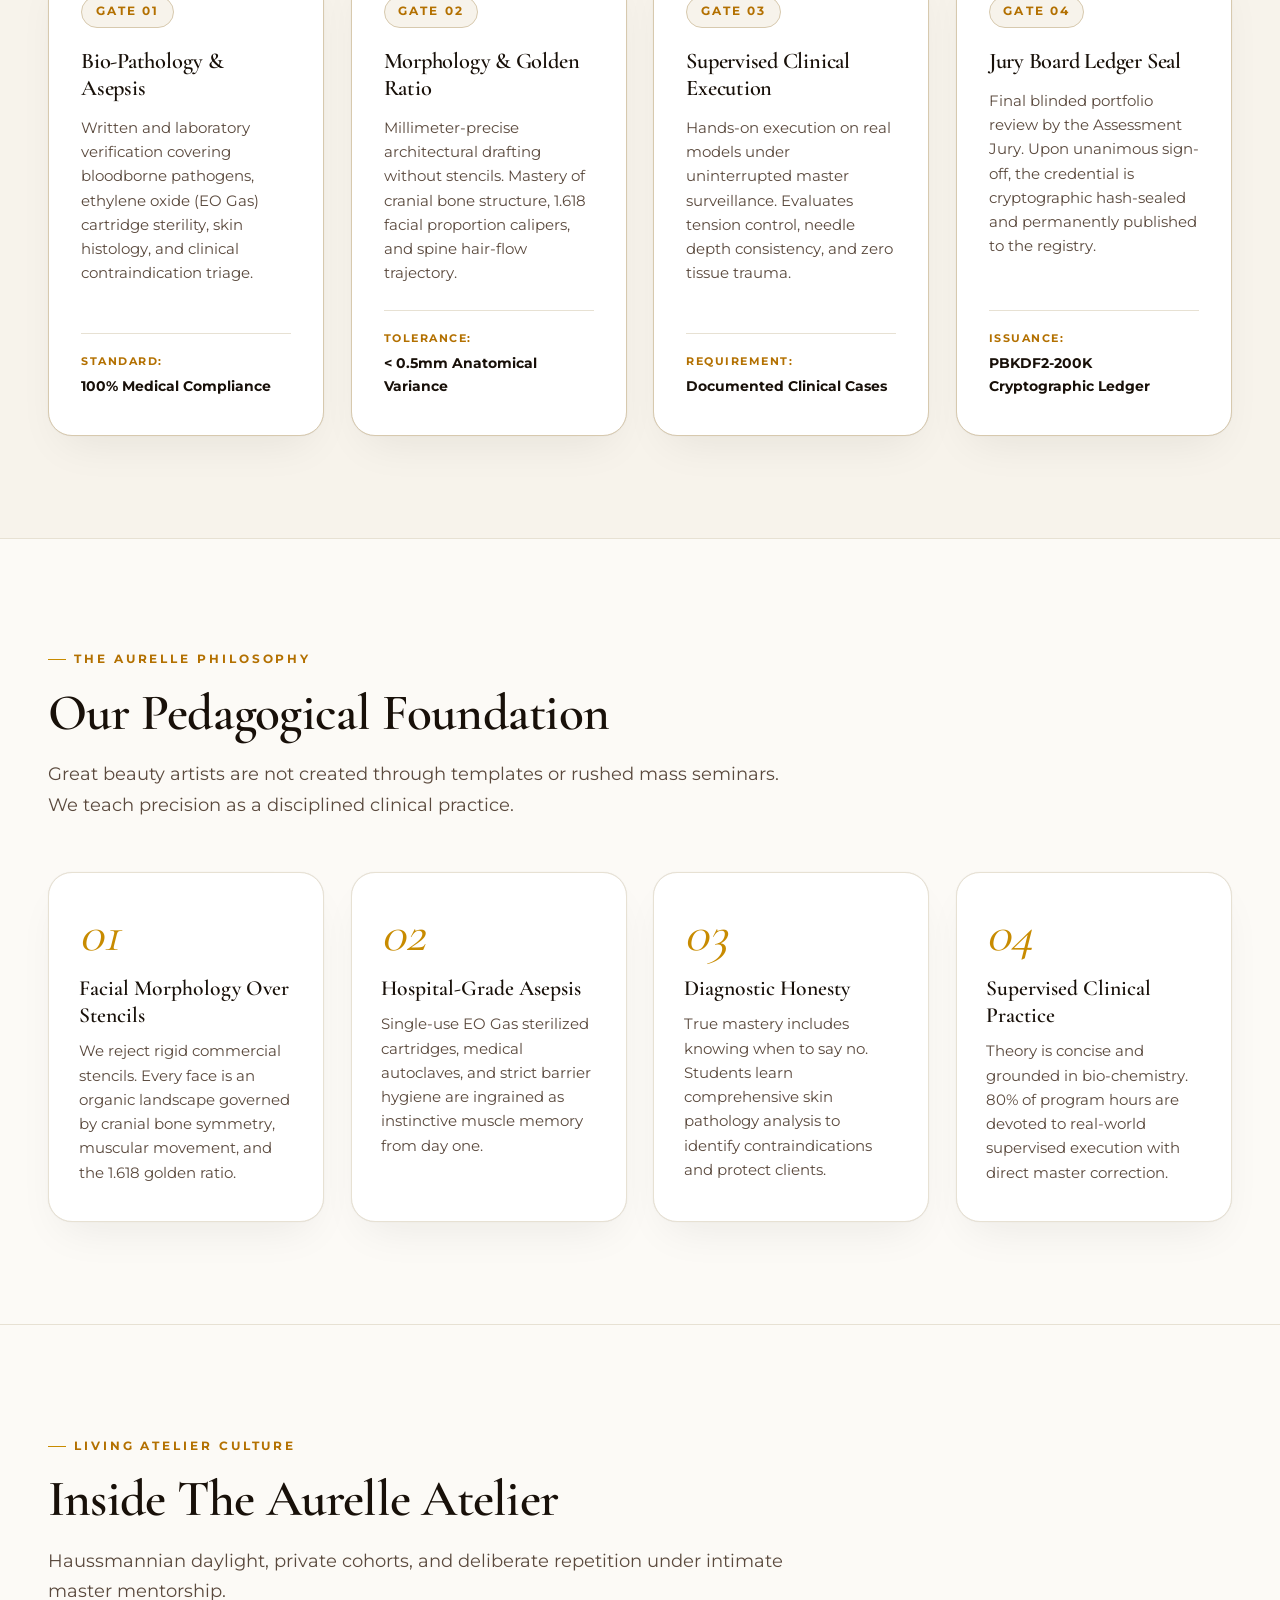
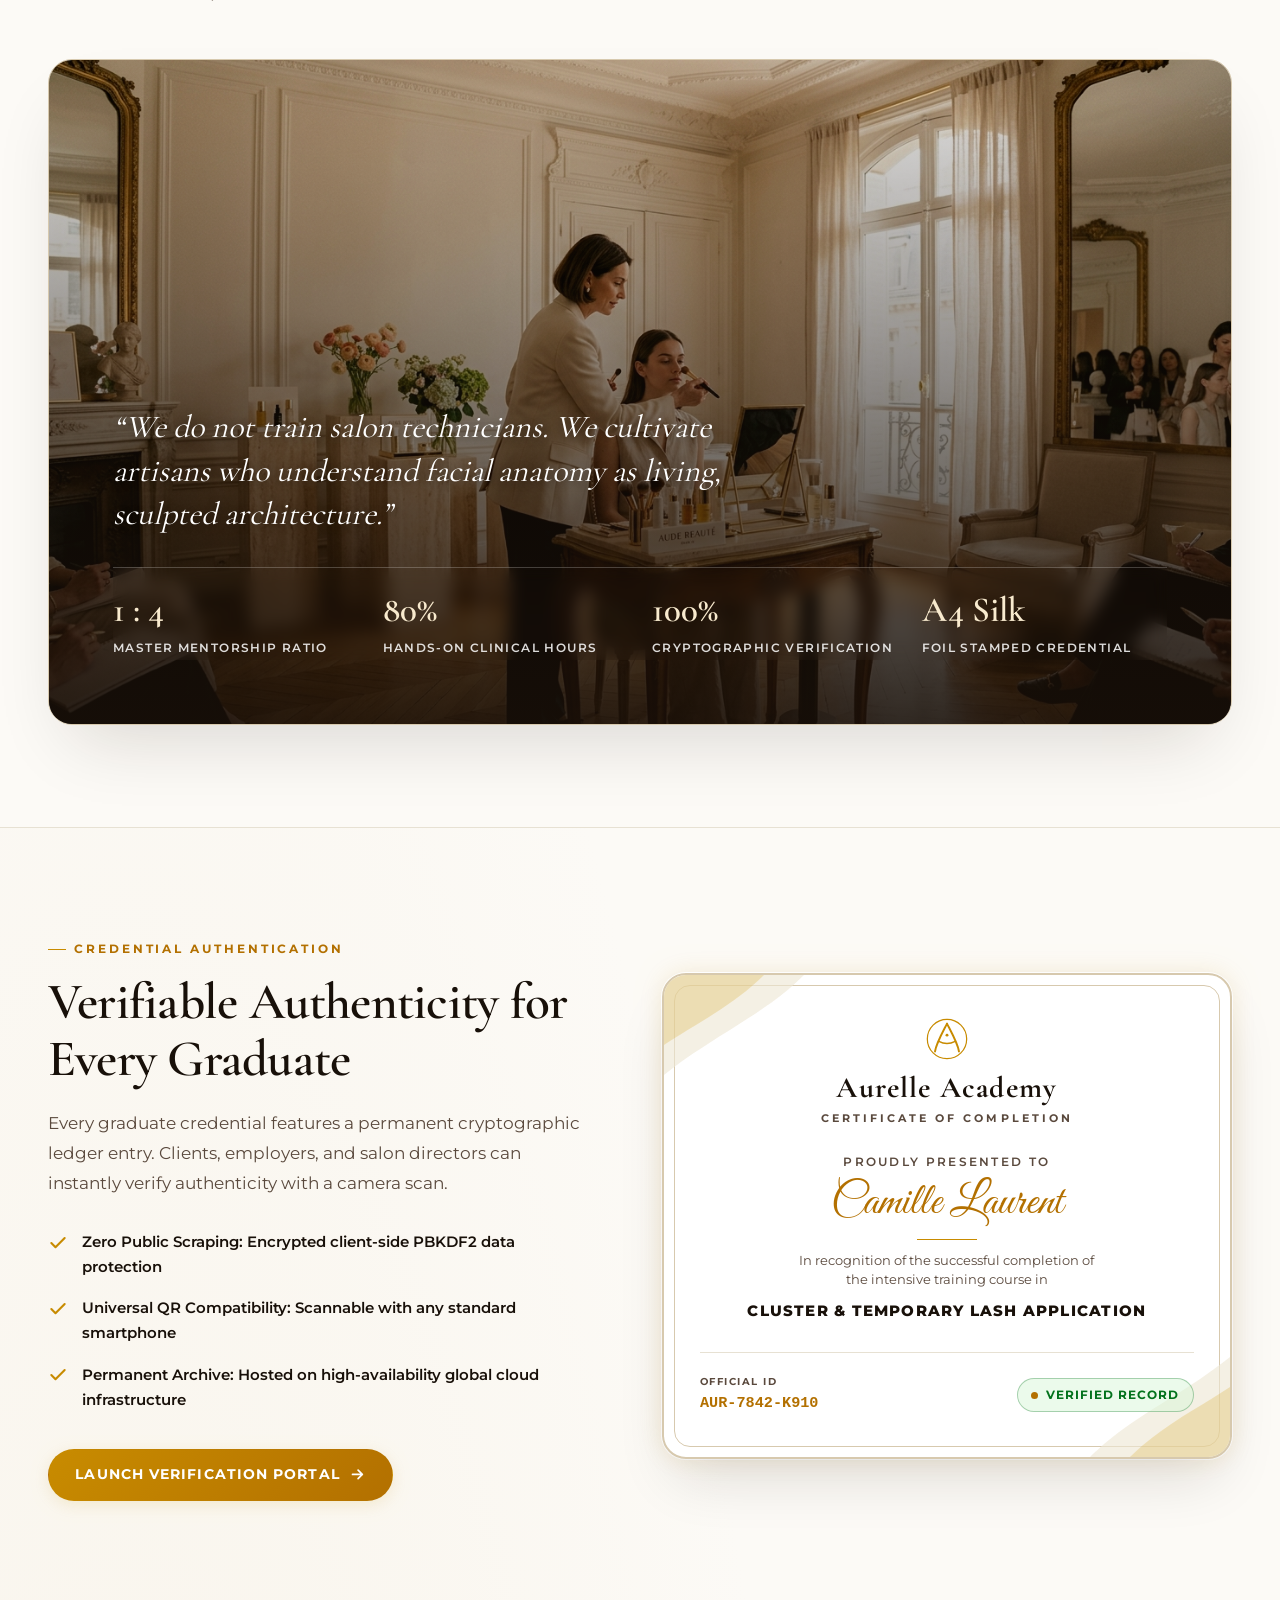
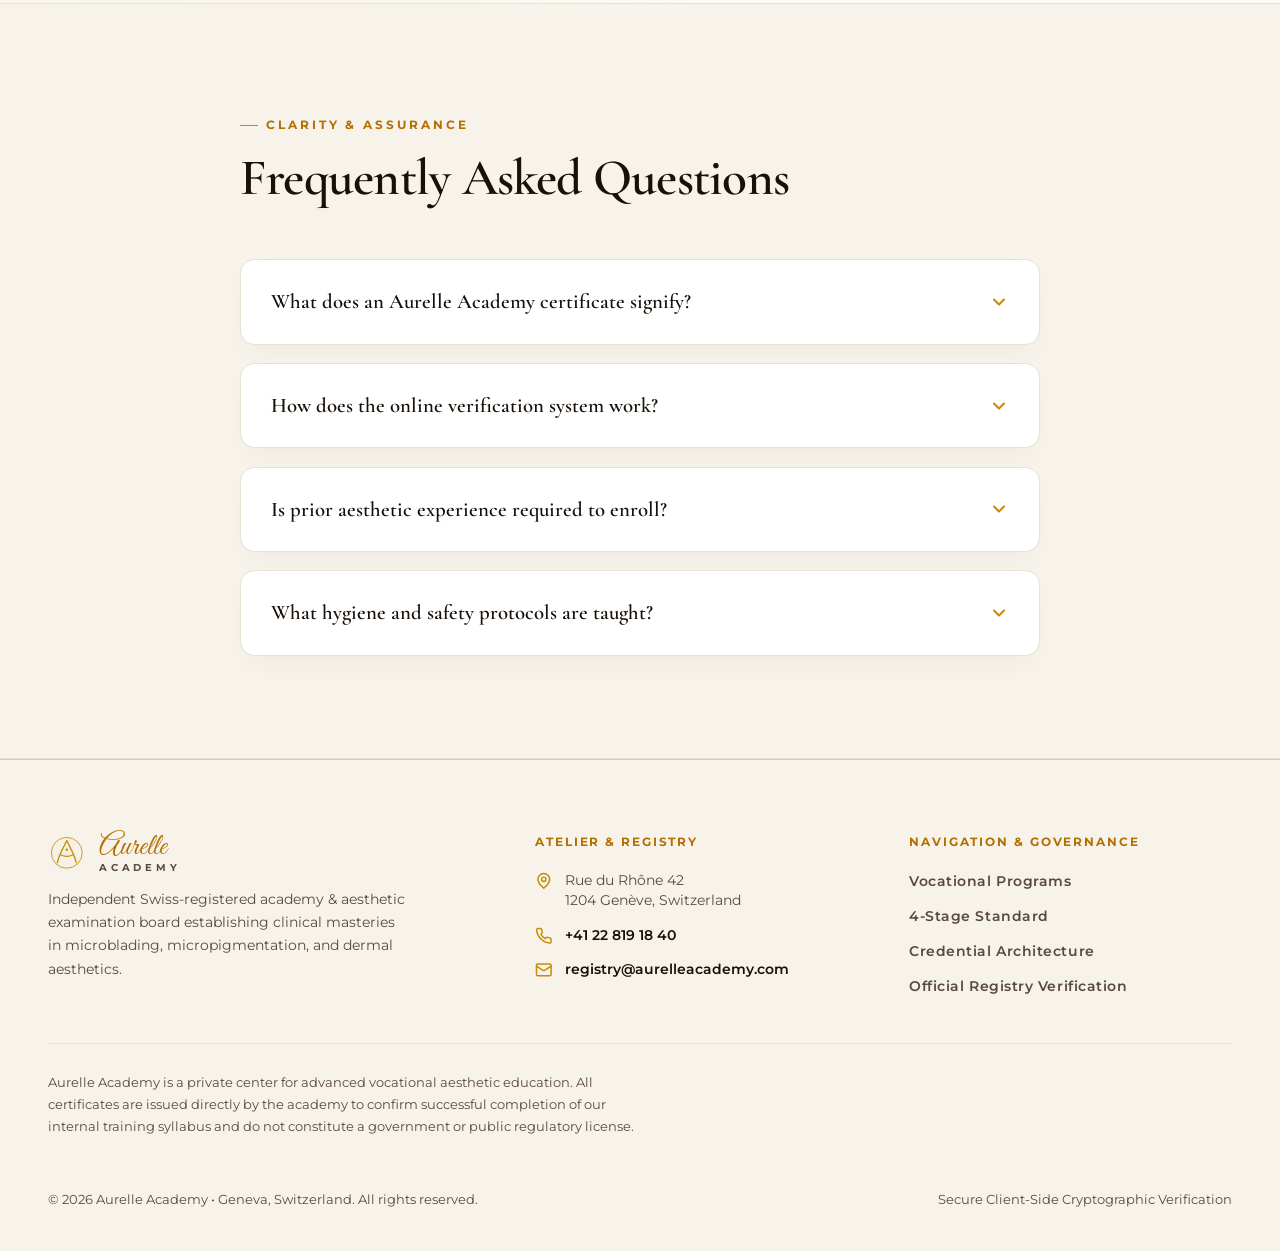
==== commit 59dce0c4: "style: enforce single-line luxury navbar with nowrap and streamlined labels" ====
--- a/index.html
+++ b/index.html
@@ -47,7 +47,7 @@
         <a href="#qualification">Standards</a>
         <a href="#approach">Philosophy</a>
         <a href="#atelier">Atelier</a>
-        <a href="#credentials">Registry &amp; Verification</a>
+        <a href="#credentials">Registry</a>
         <a href="#faq">FAQ</a>
         <a href="#contact" data-contact-link hidden>Contact</a>
         <a class="nav-verify-btn" href="verify/">
--- a/assets/css/components.css
+++ b/assets/css/components.css
@@ -60,17 +60,19 @@
 .nav {
   display: flex;
   align-items: center;
-  gap: clamp(1rem, 2.5vw, 2.2rem);
+  gap: clamp(0.75rem, 1.8vw, 1.85rem);
+  flex-wrap: nowrap;
 }
 
 .nav a {
   text-decoration: none;
-  font-size: 0.85rem;
+  font-size: 0.82rem;
   font-weight: 600;
   letter-spacing: 0.08em;
   text-transform: uppercase;
   color: var(--text-muted);
   transition: color 0.25s var(--ease);
+  white-space: nowrap;
 }
 
 .nav a:hover,
@@ -78,8 +80,18 @@
   color: var(--gold-strong);
 }
 
-@media (max-width: 46rem) {
-  .nav a:not(.btn) {
+@media (max-width: 64rem) {
+  .nav {
+    gap: clamp(0.55rem, 1.2vw, 1rem);
+  }
+  .nav a {
+    font-size: 0.76rem;
+    letter-spacing: 0.05em;
+  }
+}
+
+@media (max-width: 48rem) {
+  .nav a:not(.btn):not(.nav-verify-btn) {
     display: none;
   }
 }
@@ -147,7 +159,7 @@
   display: inline-flex;
   align-items: center;
   gap: 0.55rem;
-  padding: 0.5rem 1.15rem;
+  padding: 0.52rem 1.15rem;
   border-radius: 999px;
   background: var(--bg-1);
   border: 1px solid var(--gold);
@@ -155,9 +167,11 @@
   font-family: var(--font-ui);
   font-size: 0.74rem;
   font-weight: 700;
-  letter-spacing: 0.12em;
-  text-transform: uppercase;
-  text-decoration: none;
+  letter-spacing: 0.1em;
+  text-transform: uppercase;
+  text-decoration: none;
+  white-space: nowrap;
+  flex: none;
   box-shadow: 0 2px 8px var(--gold-glow);
   transition: all 0.25s var(--ease);
 }
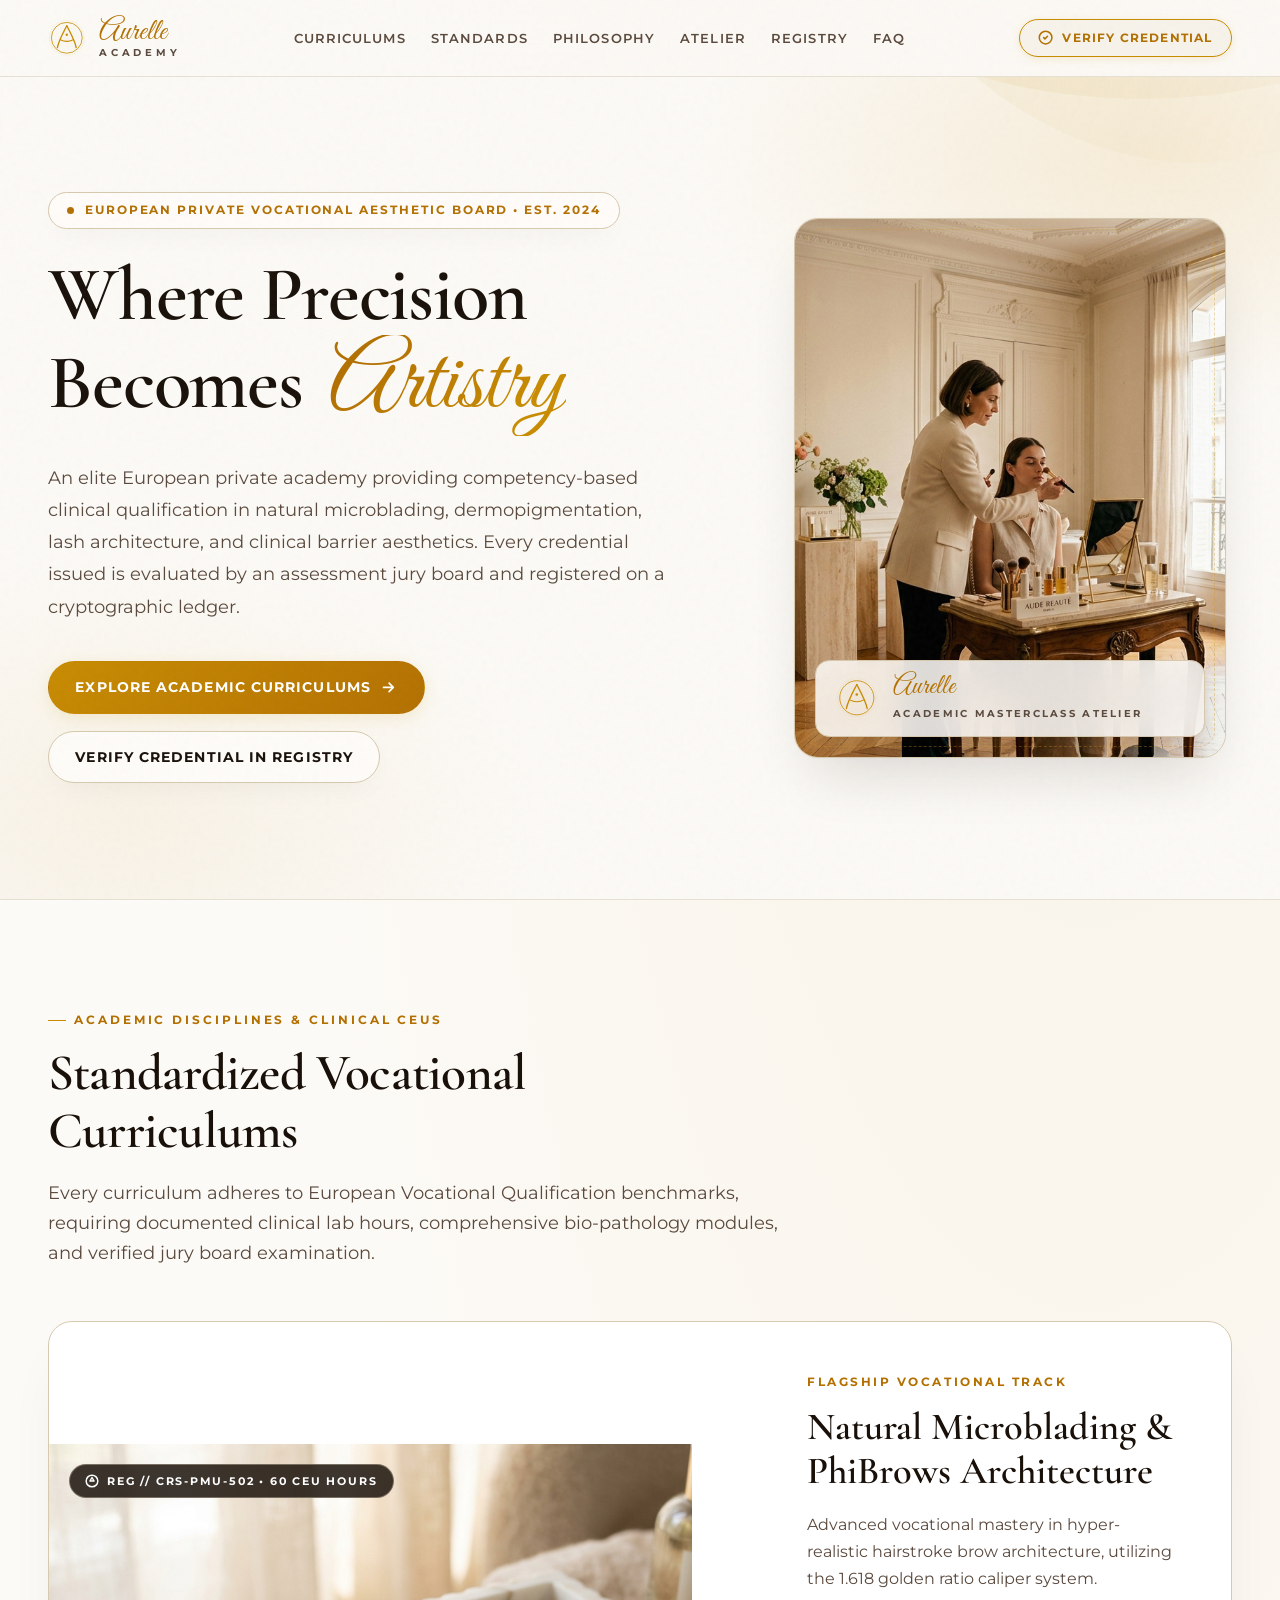
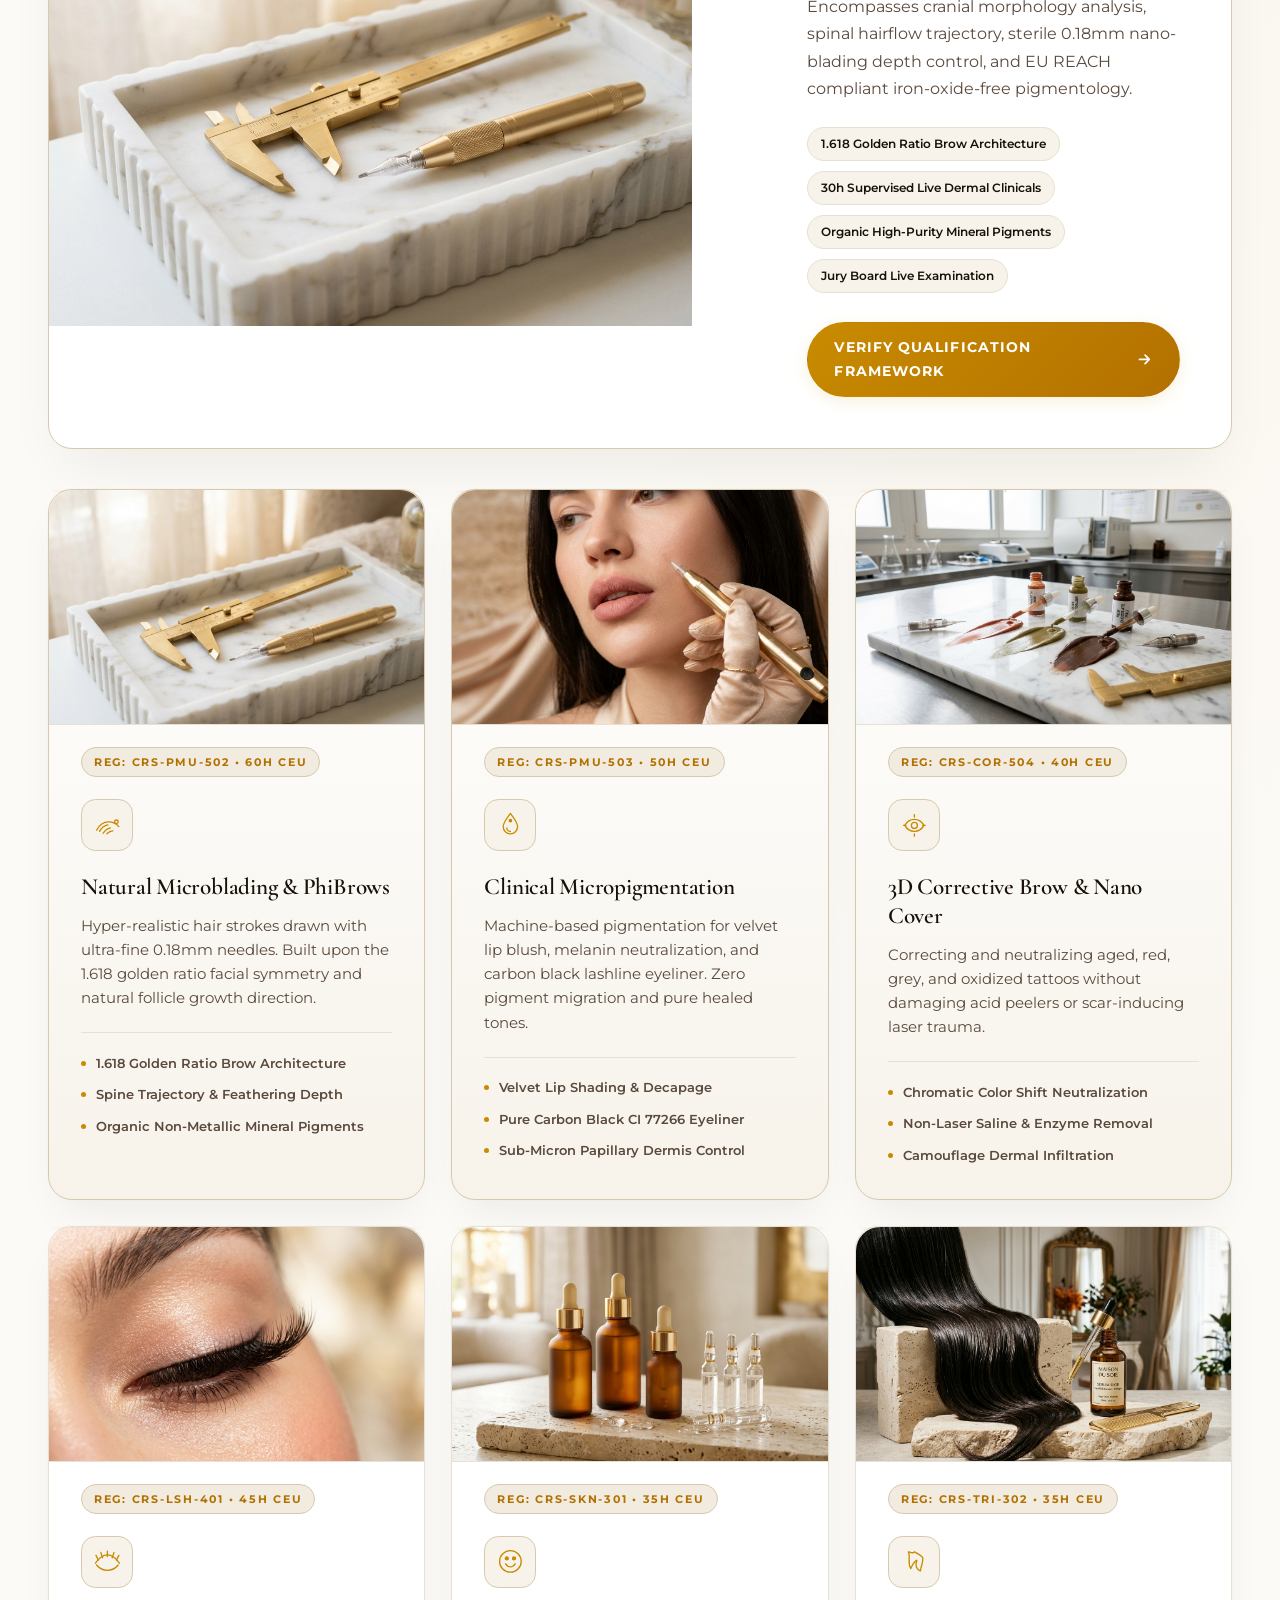
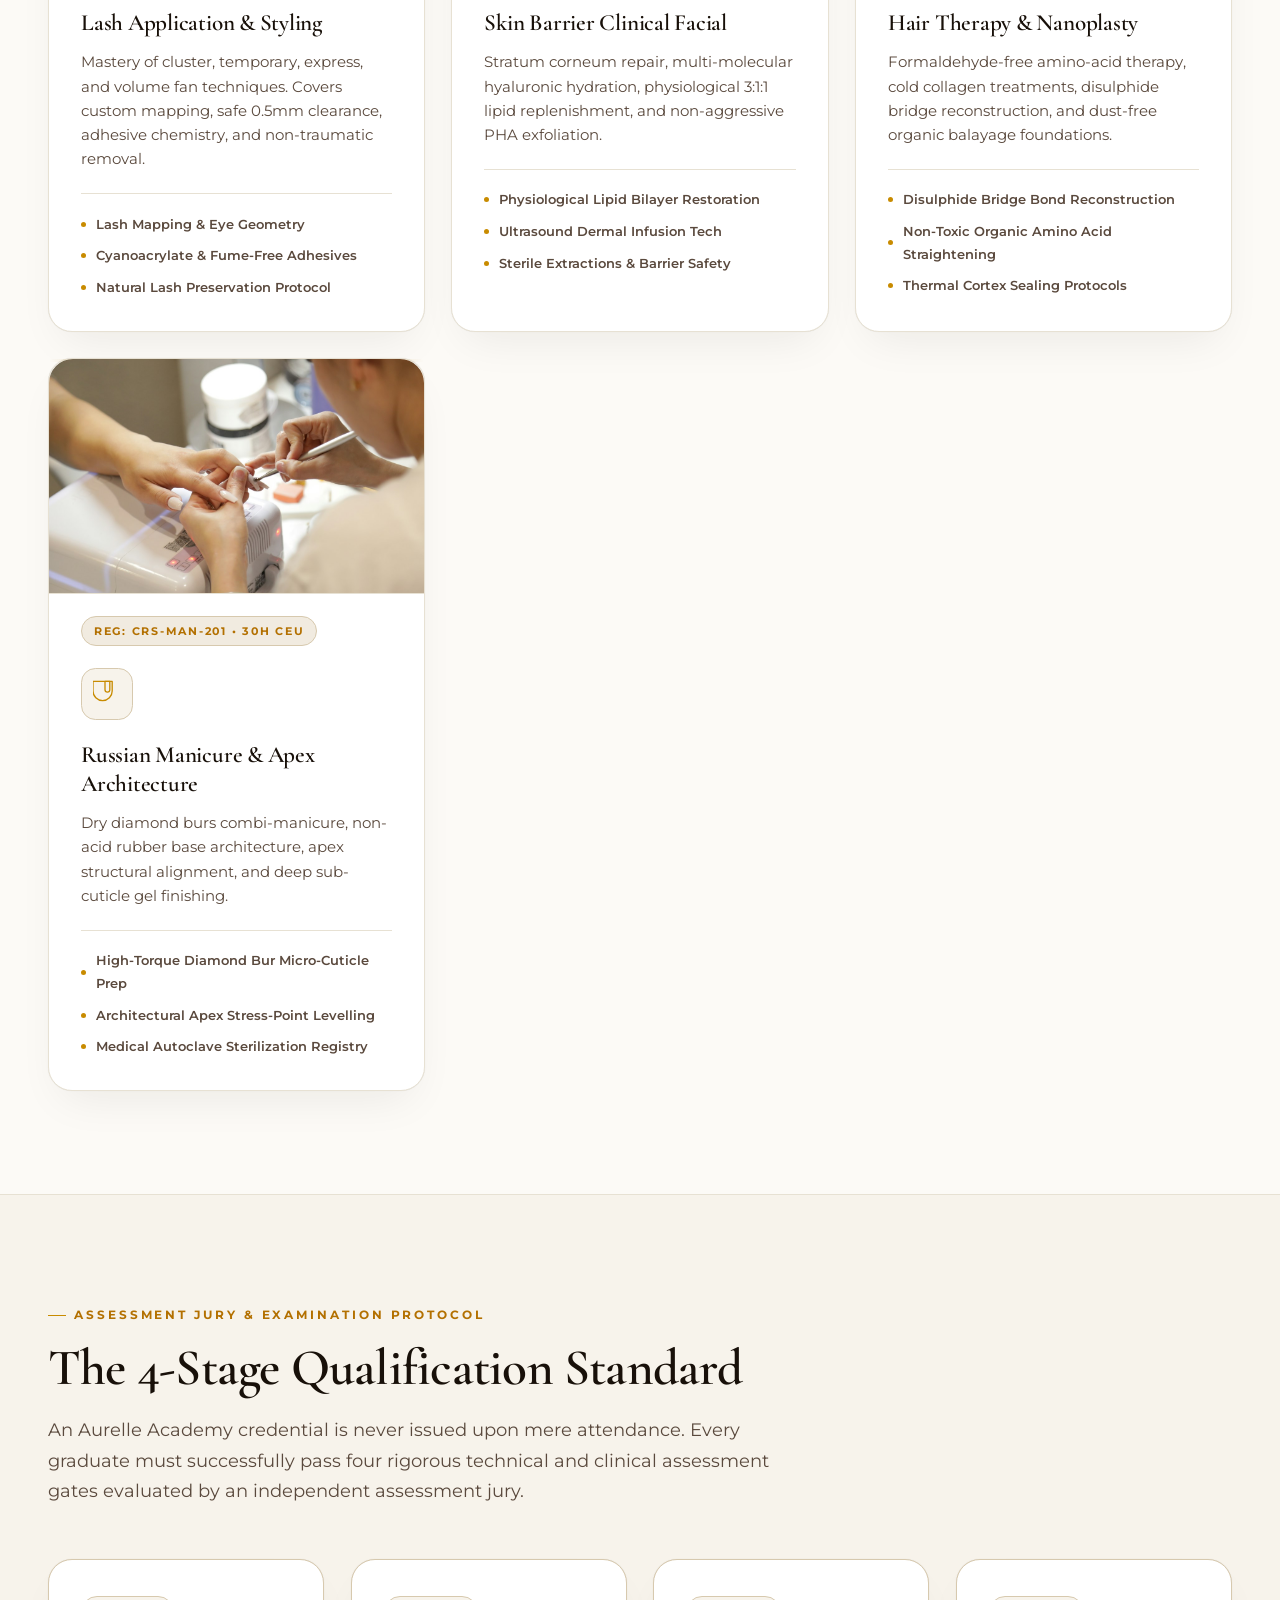
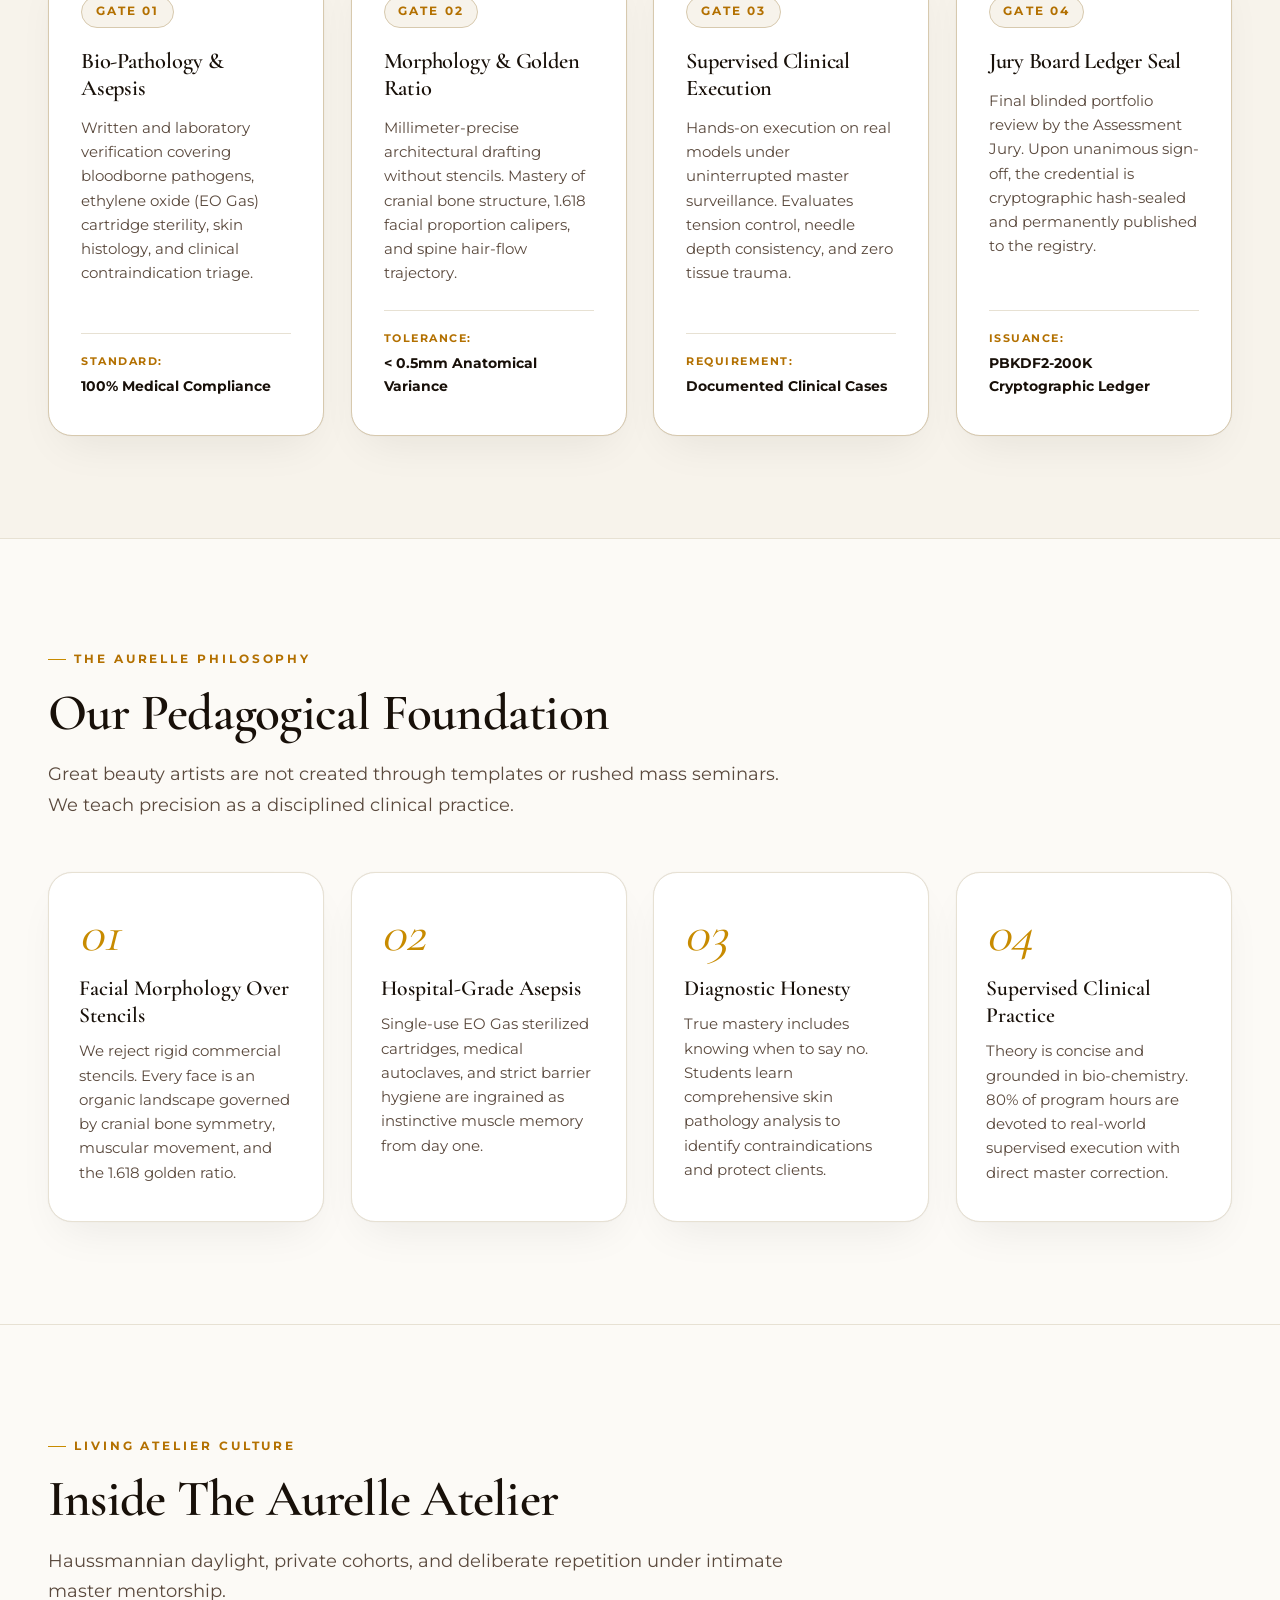
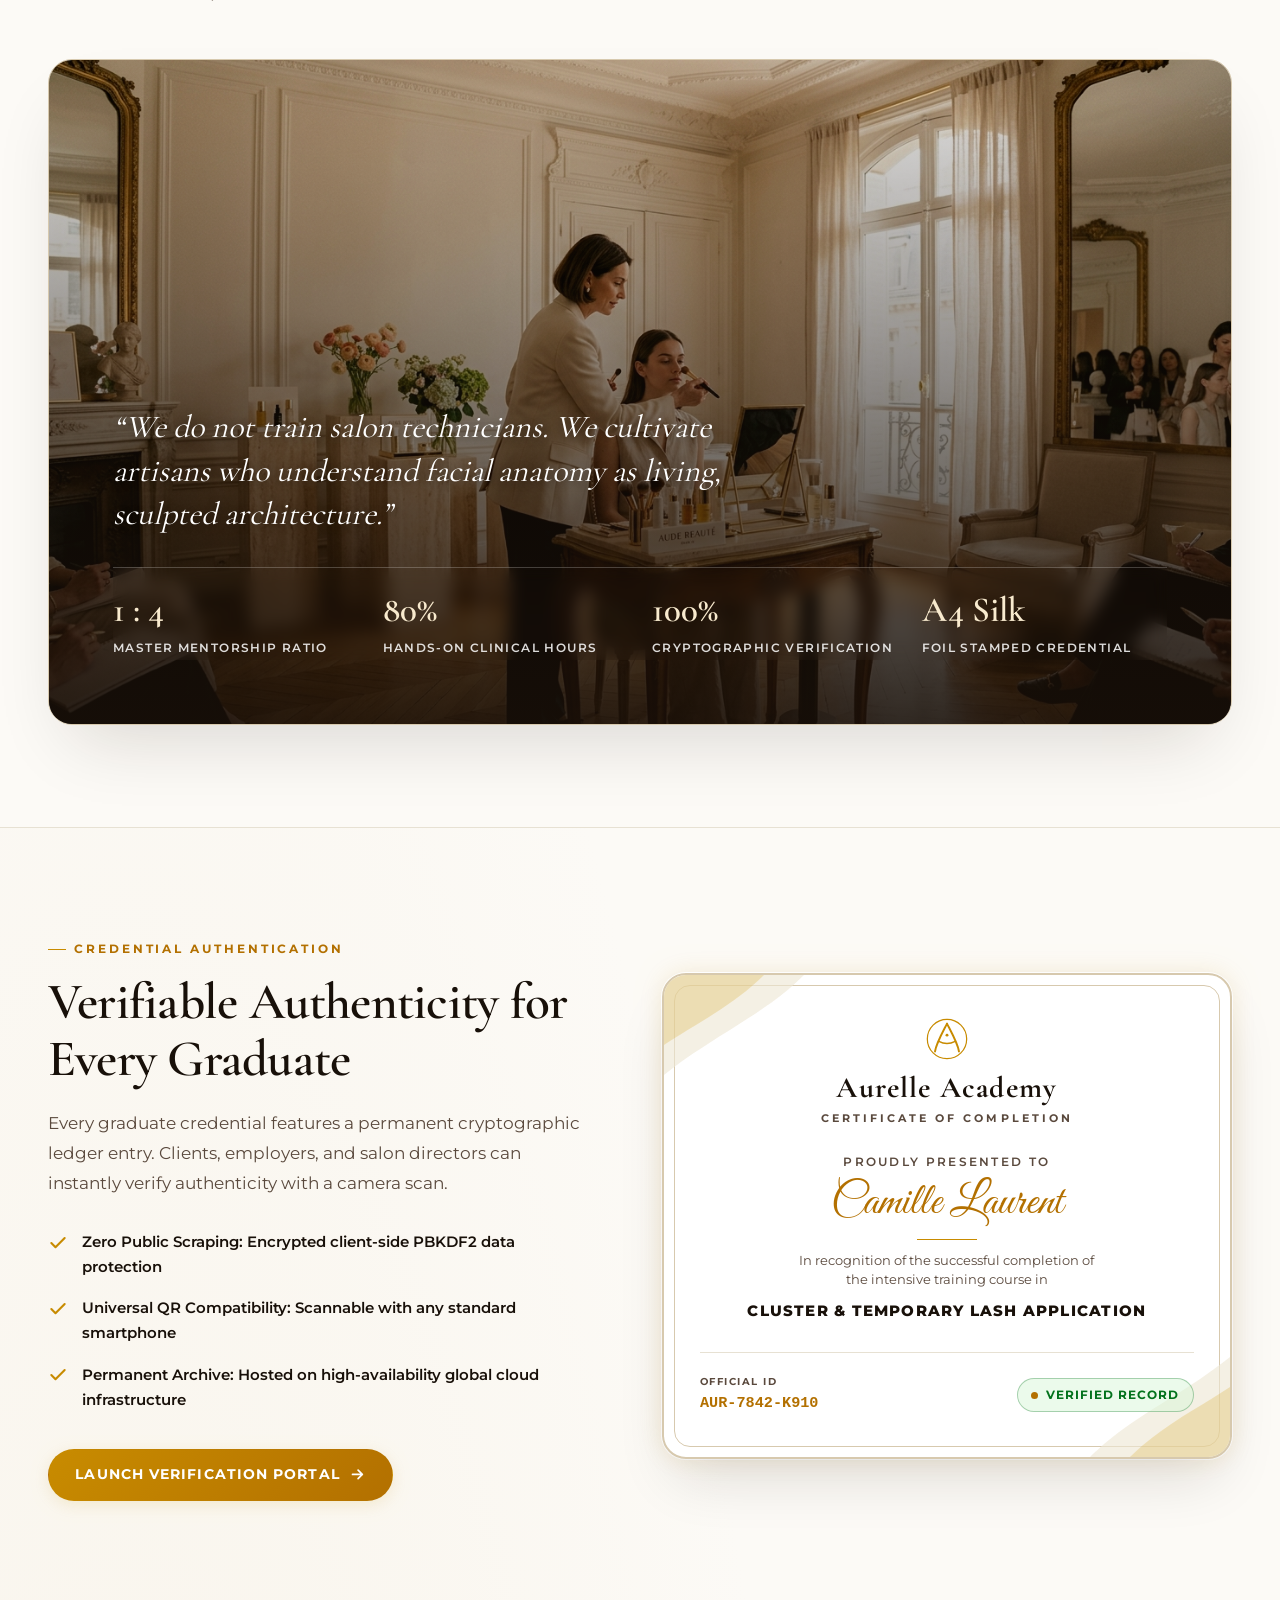
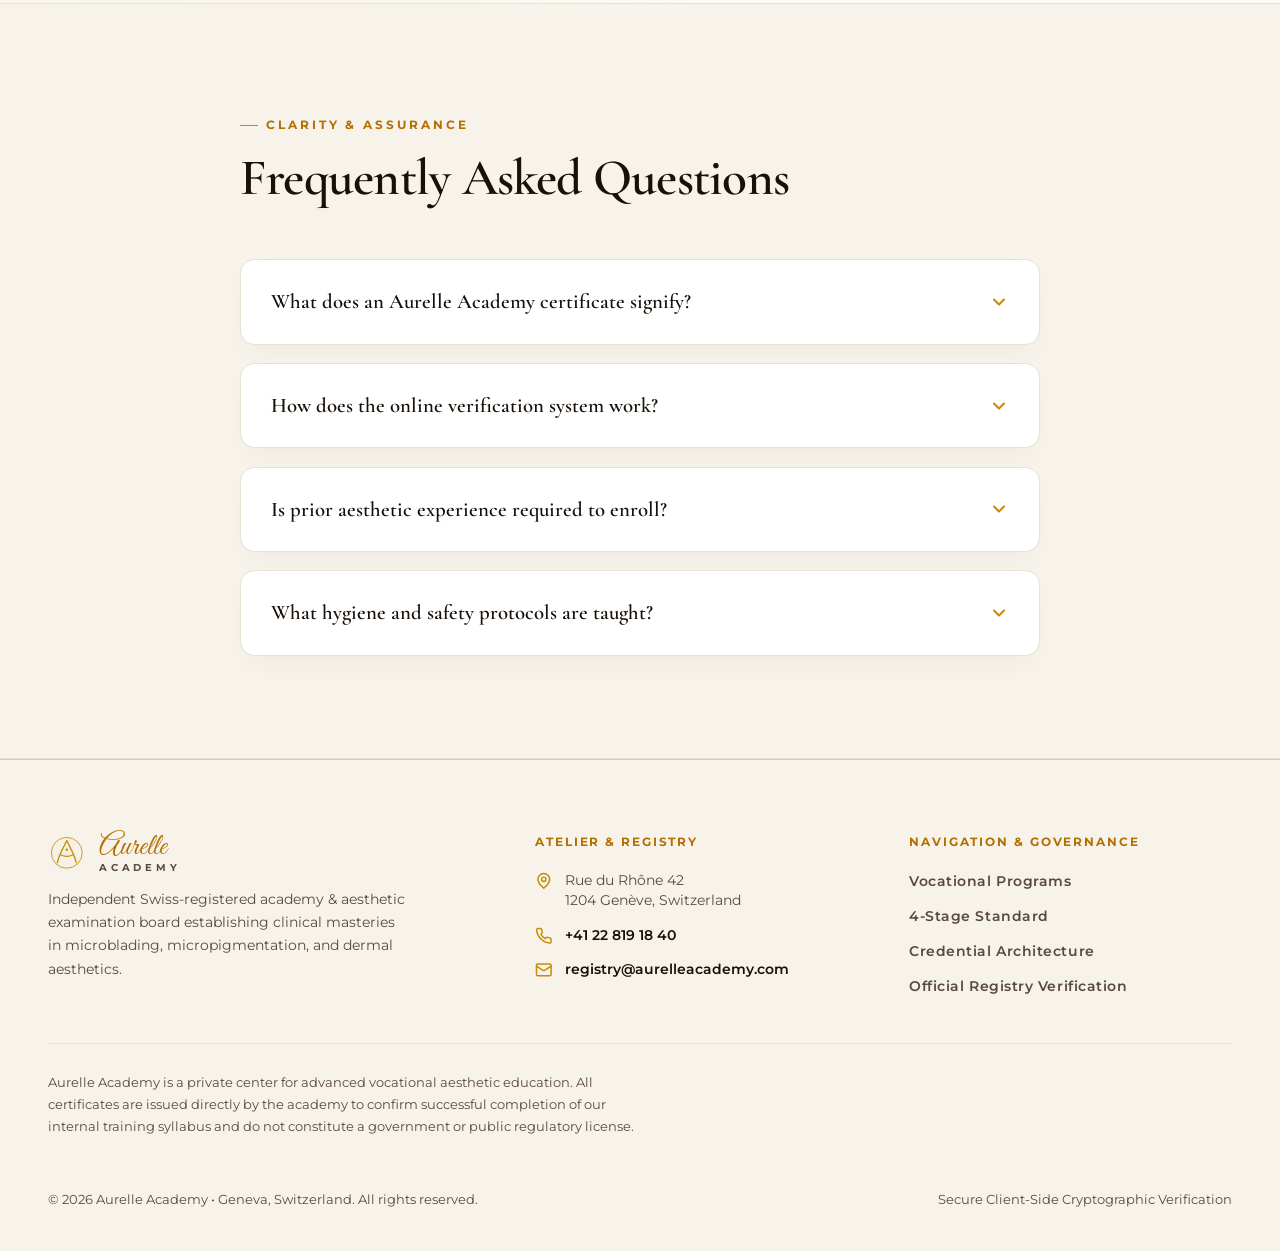
==== commit 80ee3d94: "style: balance navbar layout with centered nav links and right-aligned action button" ====
--- a/index.html
+++ b/index.html
@@ -50,11 +50,13 @@
         <a href="#credentials">Registry</a>
         <a href="#faq">FAQ</a>
         <a href="#contact" data-contact-link hidden>Contact</a>
+      </nav>
+      <div class="site-header__action">
         <a class="nav-verify-btn" href="verify/">
           <svg viewBox="0 0 24 24" fill="none" stroke="currentColor" stroke-width="2.4" stroke-linecap="round" stroke-linejoin="round" aria-hidden="true"><circle cx="12" cy="12" r="10"/><path d="m9 12 2 2 4-4"/></svg>
           Verify Credential
         </a>
-      </nav>
+      </div>
     </div>
   </header>
 
--- a/assets/css/components.css
+++ b/assets/css/components.css
@@ -26,6 +26,7 @@
   align-items: center;
   gap: 0.85rem;
   text-decoration: none;
+  flex: none;
 }
 
 .wordmark__mark {
@@ -60,8 +61,17 @@
 .nav {
   display: flex;
   align-items: center;
-  gap: clamp(0.75rem, 1.8vw, 1.85rem);
+  justify-content: center;
+  gap: clamp(0.85rem, 2vw, 2rem);
+  flex: 1;
   flex-wrap: nowrap;
+}
+
+.site-header__action {
+  display: flex;
+  align-items: center;
+  justify-content: flex-end;
+  flex: none;
 }
 
 .nav a {
@@ -80,9 +90,9 @@
   color: var(--gold-strong);
 }
 
-@media (max-width: 64rem) {
+@media (max-width: 66rem) {
   .nav {
-    gap: clamp(0.55rem, 1.2vw, 1rem);
+    gap: clamp(0.55rem, 1.2vw, 1.1rem);
   }
   .nav a {
     font-size: 0.76rem;
@@ -90,8 +100,8 @@
   }
 }
 
-@media (max-width: 48rem) {
-  .nav a:not(.btn):not(.nav-verify-btn) {
+@media (max-width: 50rem) {
+  .nav {
     display: none;
   }
 }
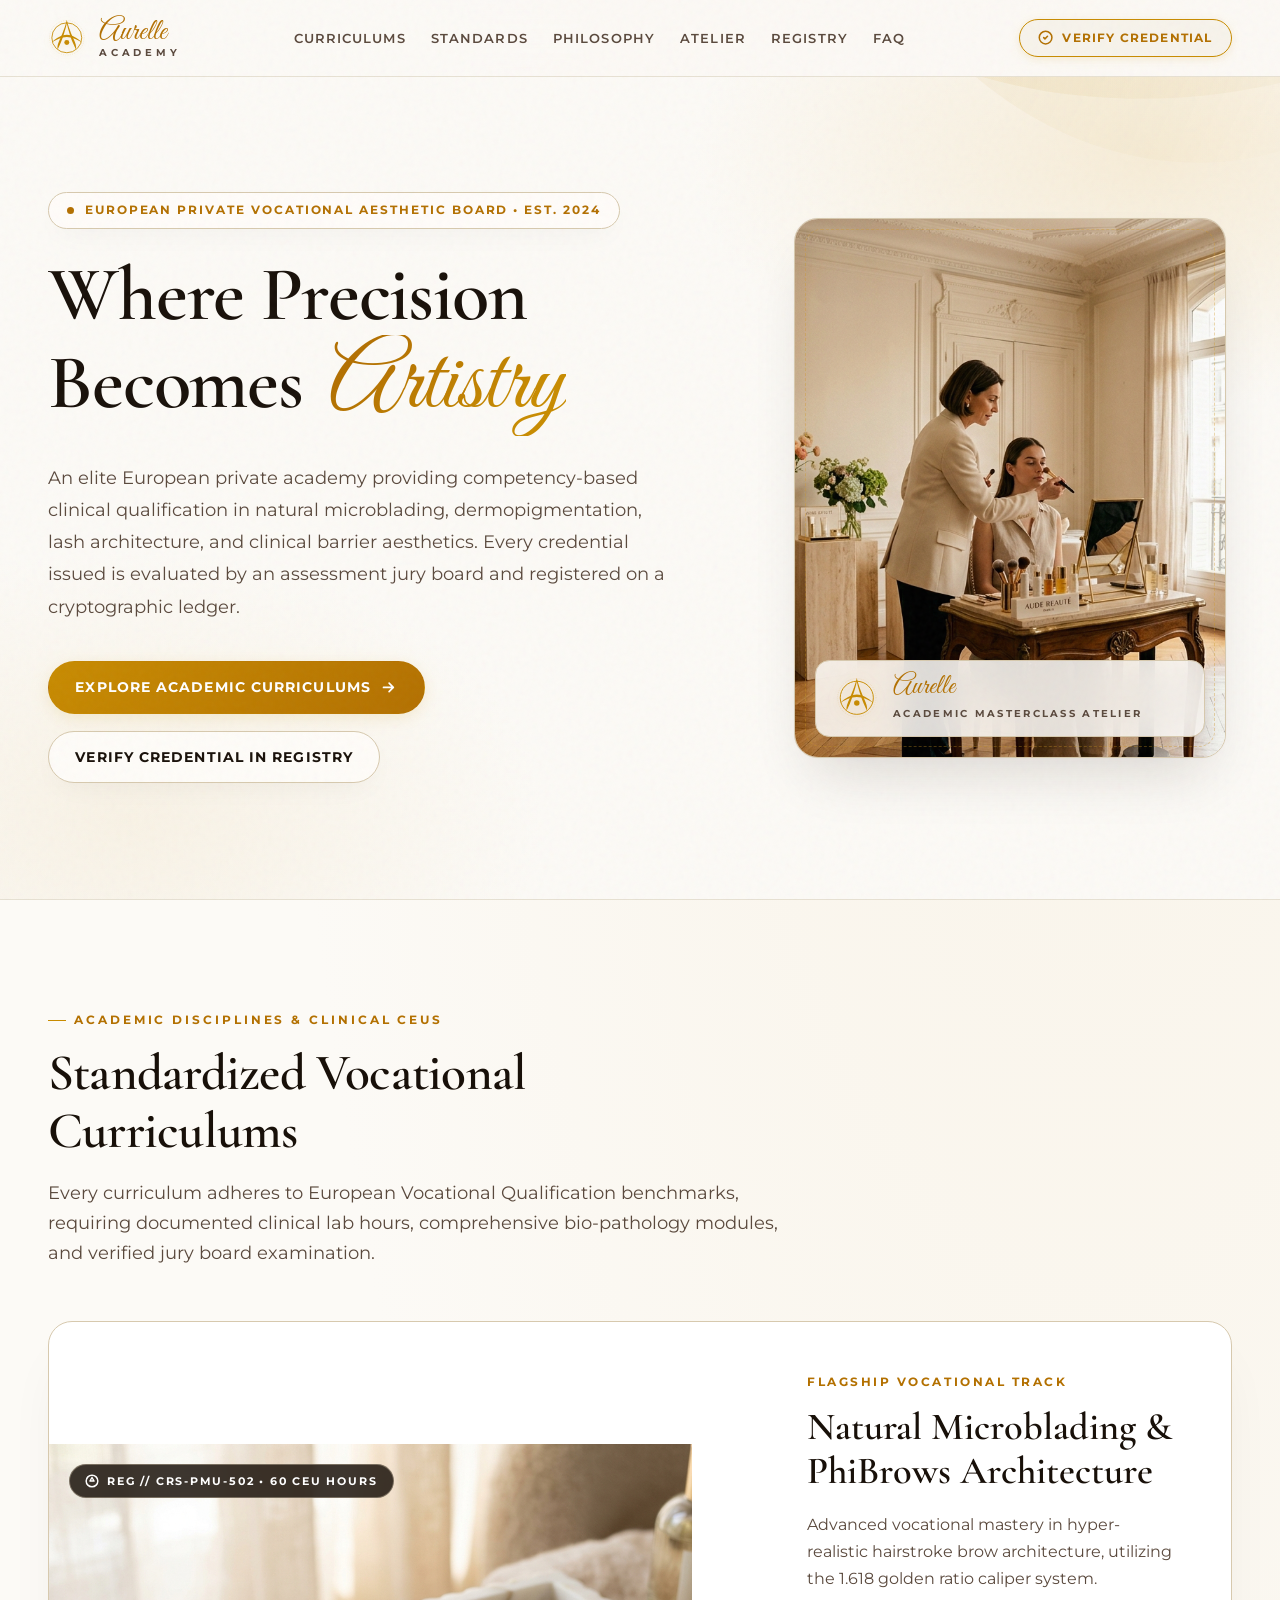
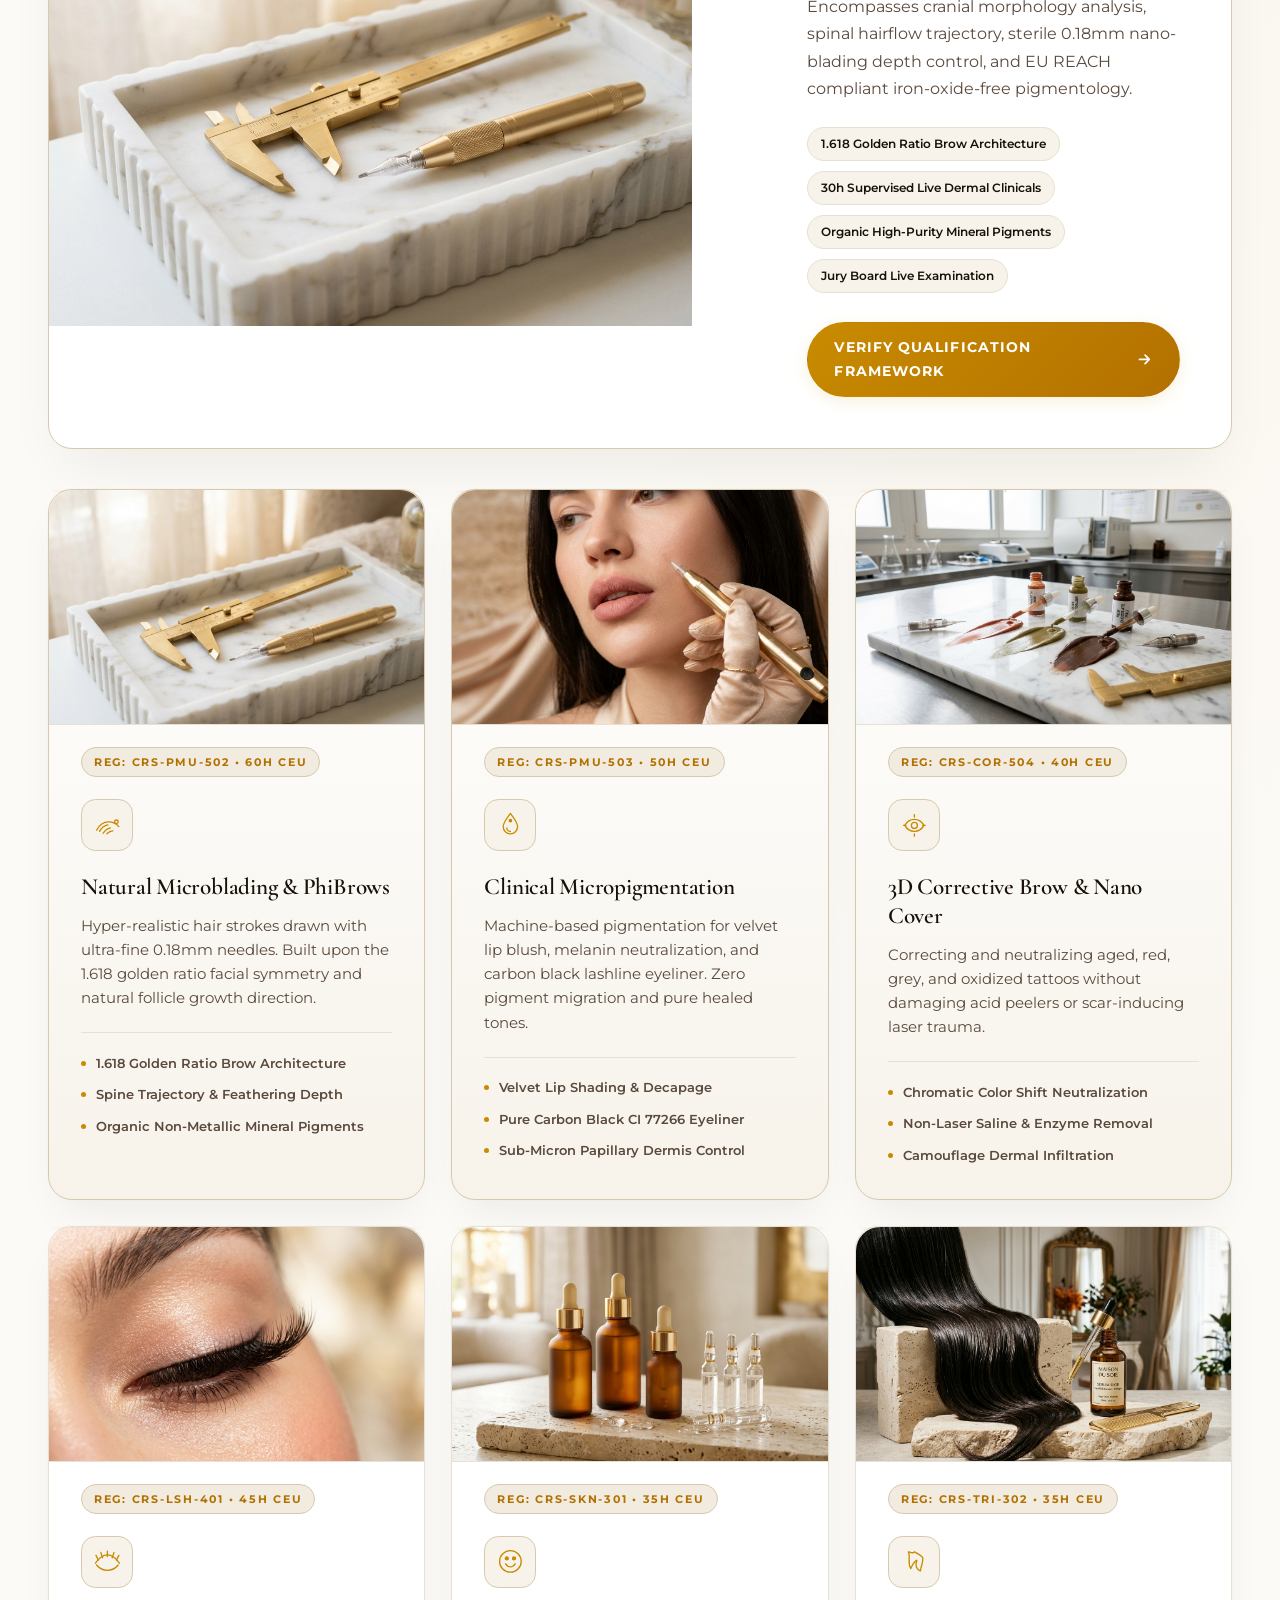
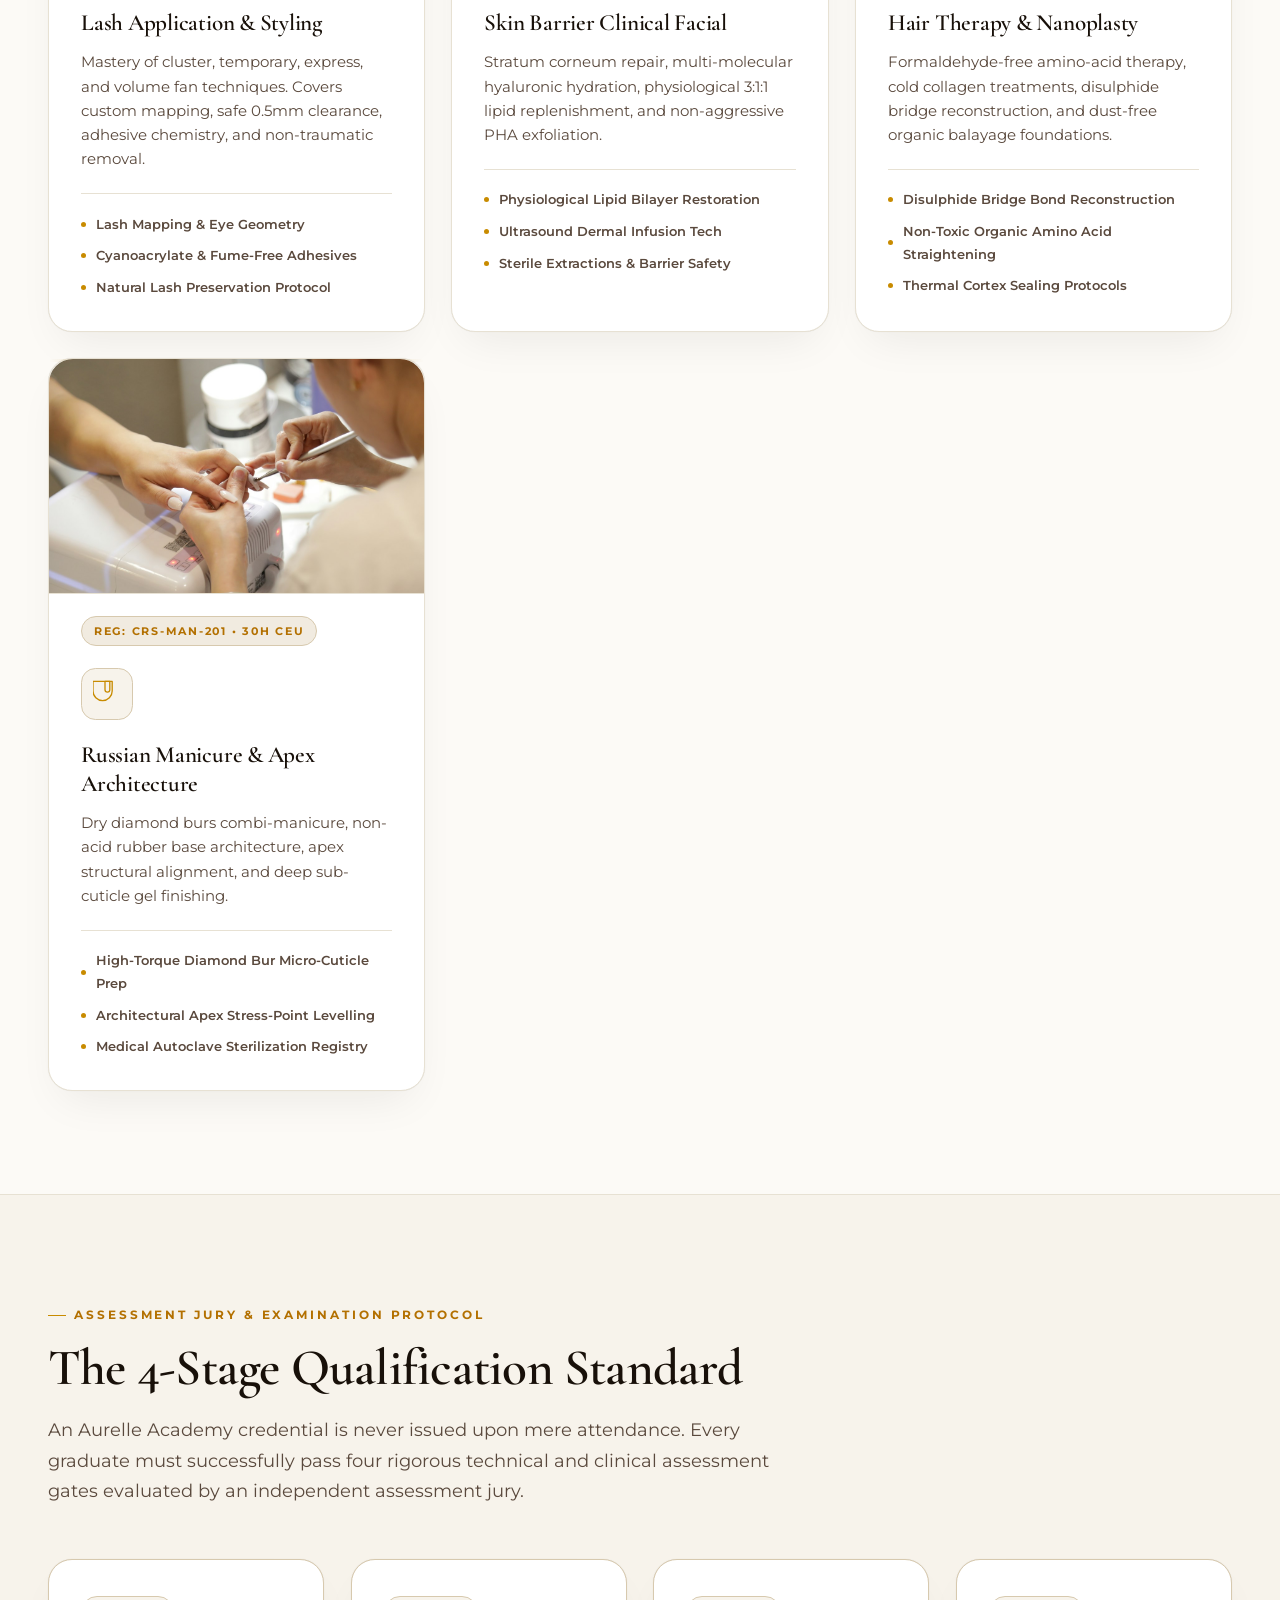
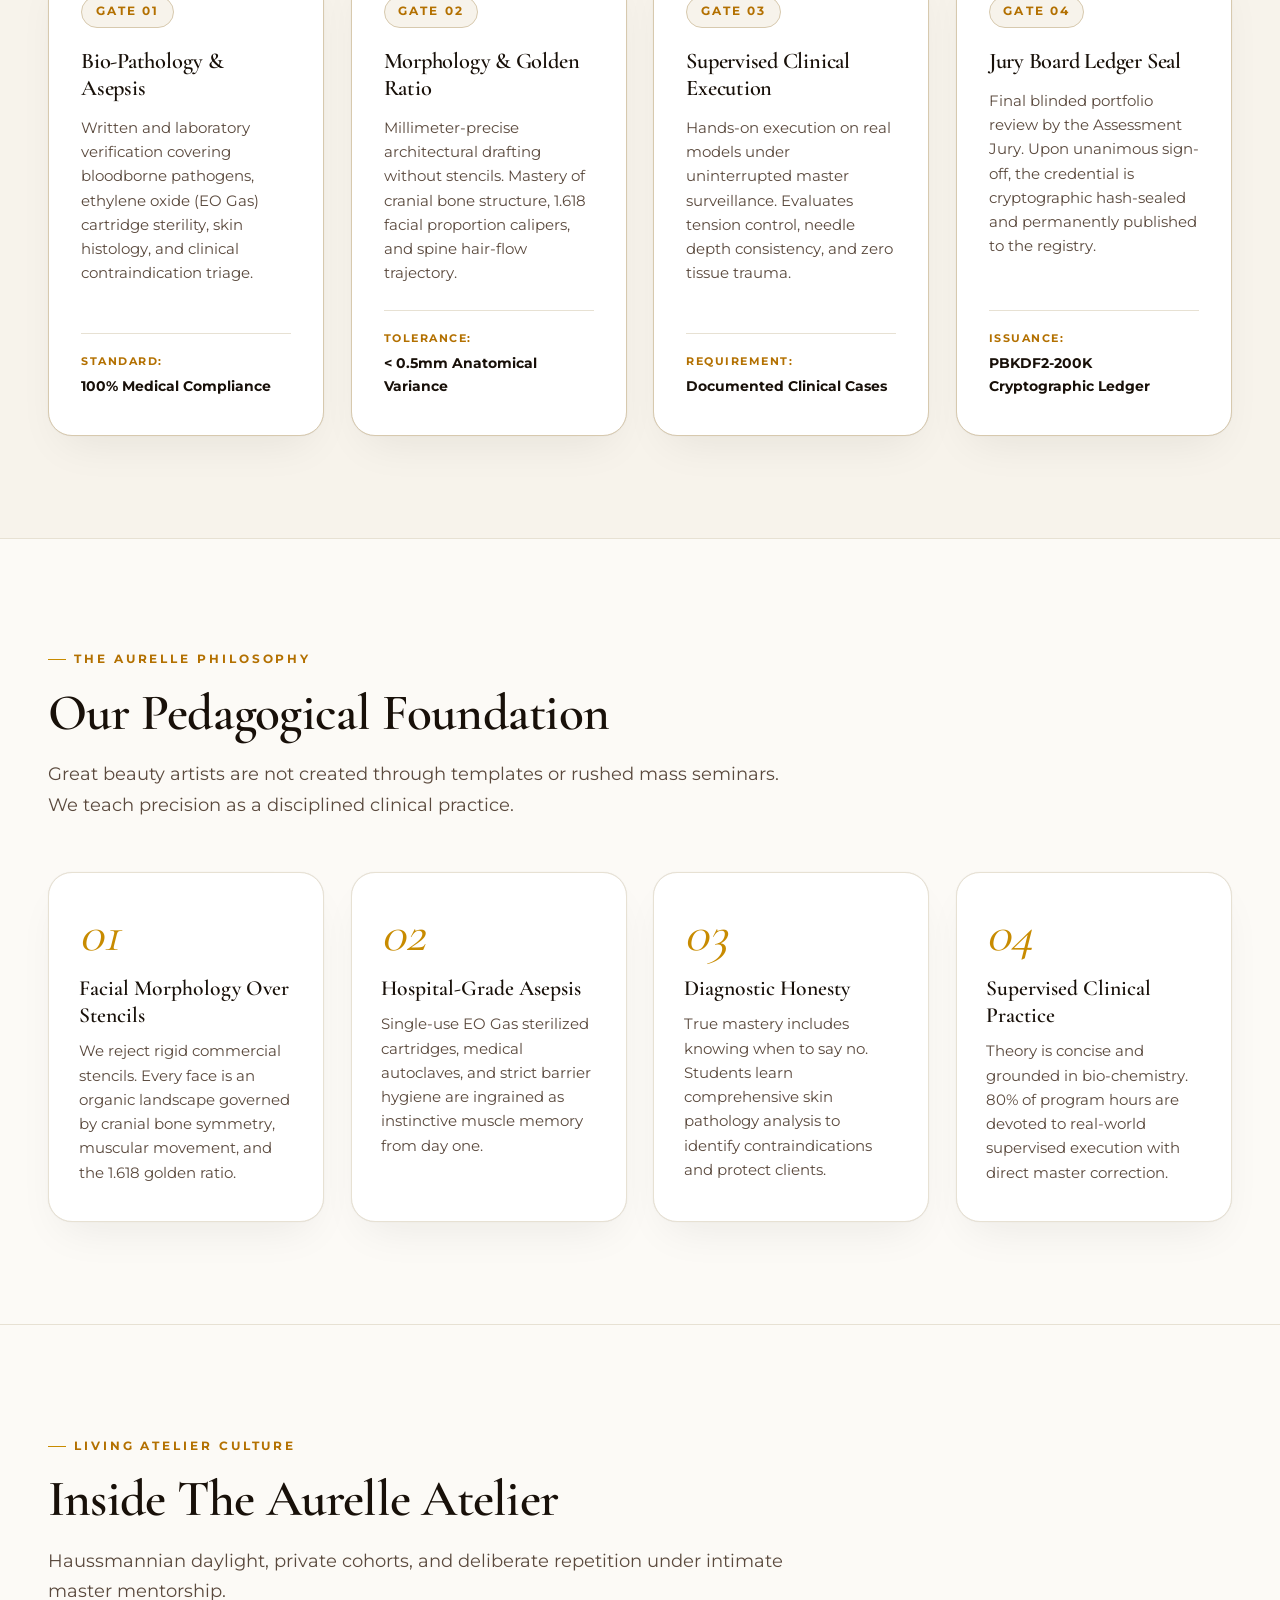
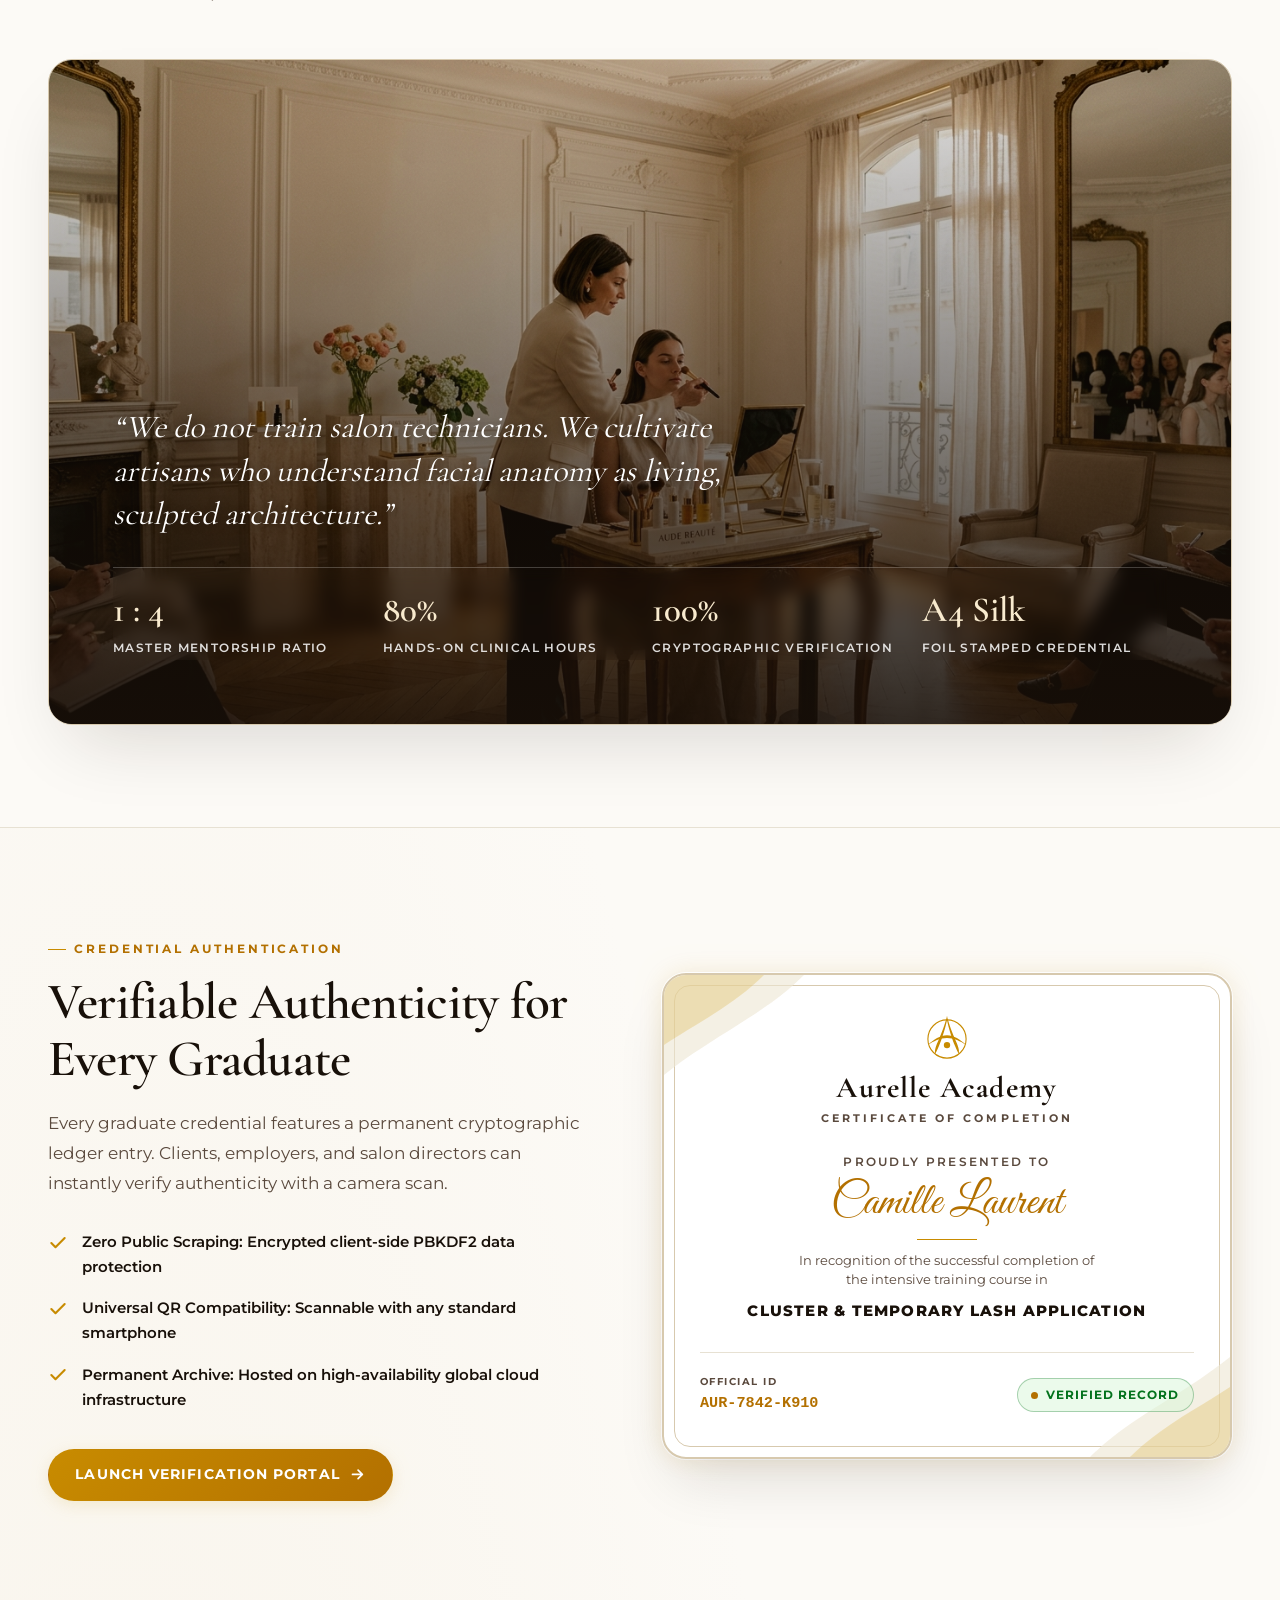
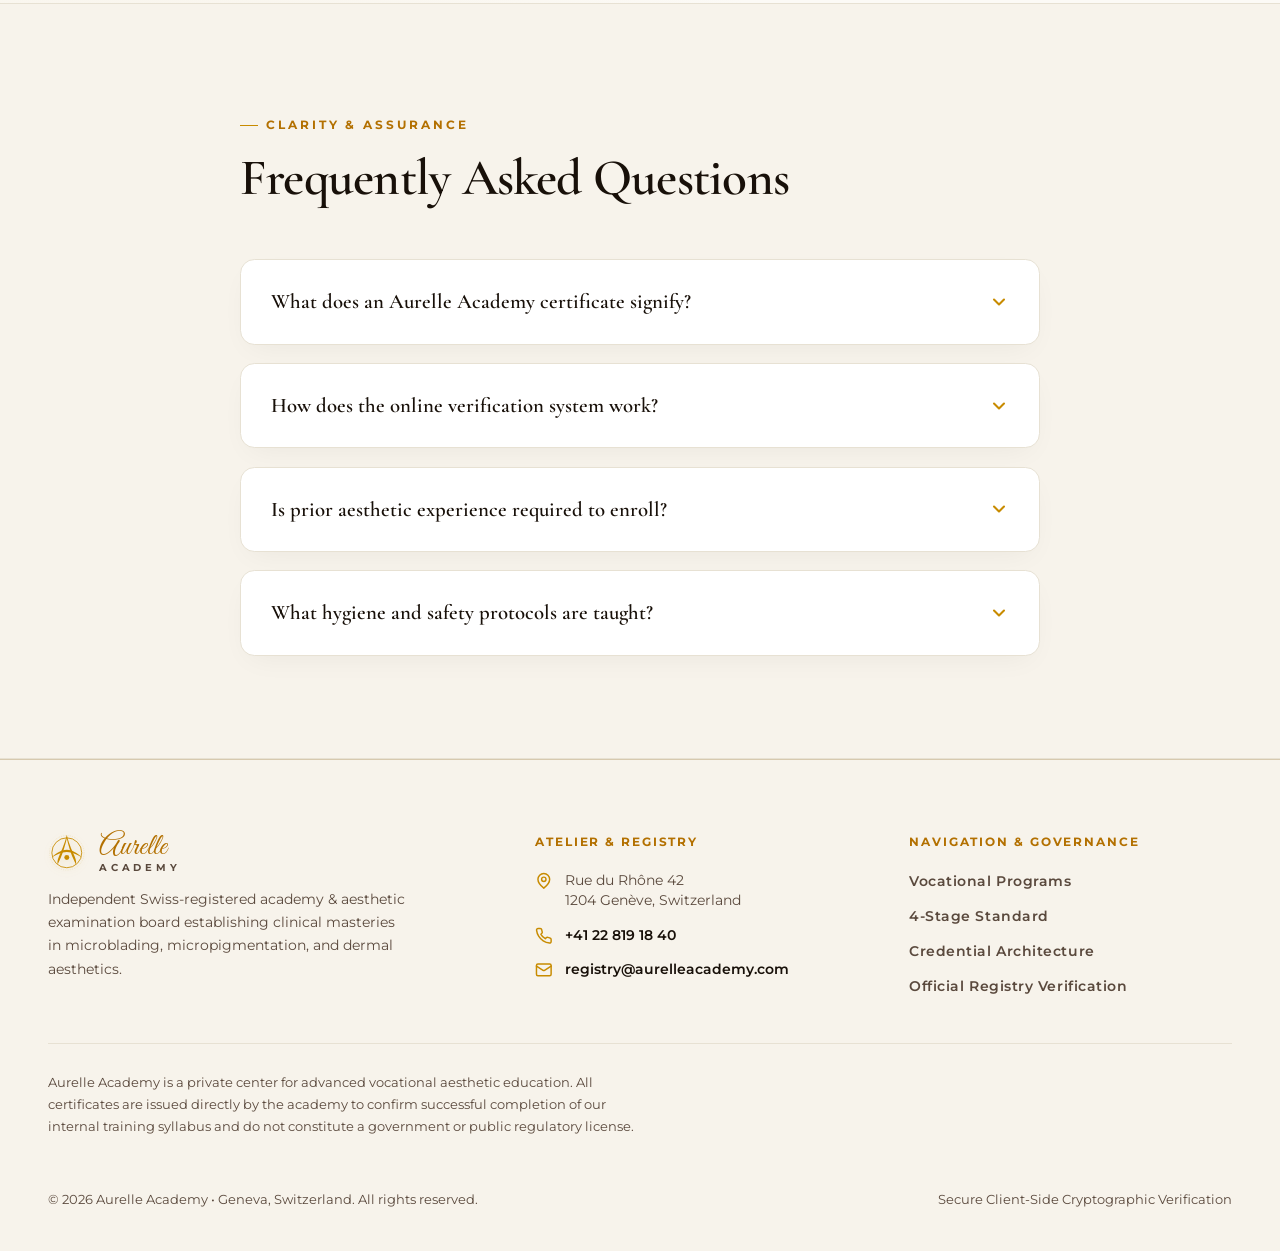
==== commit 41d24a22: "feat(verify): protect student privacy with fictional demo Camille Laurent, add cryptographic loading" ====
--- a/index.html
+++ b/index.html
@@ -30,12 +30,11 @@
     <div class="container site-header__row">
       <a class="wordmark" href="./" aria-label="Aurelle Academy Home">
         <svg class="wordmark__mark" viewBox="0 0 100 100" fill="none" aria-hidden="true">
-          <circle cx="50" cy="50" r="46" stroke="currentColor" stroke-opacity="0.35" stroke-width="1.5" stroke-dasharray="2 3"/>
-          <circle cx="50" cy="50" r="41" stroke="currentColor" stroke-width="2.2"/>
-          <path d="M50 18 C43 32, 28 58, 25 76" stroke="currentColor" stroke-width="3.6" stroke-linecap="round"/>
-          <path d="M50 18 C57 32, 72 58, 75 76" stroke="currentColor" stroke-width="3.6" stroke-linecap="round"/>
-          <path d="M33 55 Q50 64 67 55" stroke="currentColor" stroke-width="2.8" stroke-linecap="round"/>
-          <circle cx="50" cy="42" r="3.2" fill="currentColor"/>
+          <circle cx="50" cy="50" r="46" stroke="currentColor" stroke-opacity="0.32" stroke-width="1.1" stroke-dasharray="2 3"/>
+          <circle cx="50" cy="50" r="39.8" stroke="currentColor" stroke-width="2.3"/>
+          <circle cx="50" cy="62.7" r="6.6" fill="currentColor"/>
+          <path d="M 50,1.8 C 49,9 41.5,32 32.5,52 C 27.5,63 23.5,73 25.5,80.5 C 26.2,80.5 28.5,75 33,65 C 40,49 47,26 50,11 C 53,26 60,49 67,65 C 71.5,75 73.8,80.5 74.5,80.5 C 76.5,73 72.5,63 67.5,52 C 58.5,32 51,9 50,1.8 Z" fill="currentColor"/>
+          <path d="M 9.5,62.5 C 23,51 35.5,42.2 50,42.2 C 64.5,42.2 77,51 90.5,62.5 C 78,54.5 64.5,47.8 50,47.8 C 35.5,47.8 22,54.5 9.5,62.5 Z" fill="currentColor"/>
         </svg>
         <span class="wordmark__text">
           <span class="wordmark__name">Aurelle</span>
@@ -110,12 +109,11 @@
             <img class="hero__photo" src="assets/img/masterclass-atelier-live.jpg" alt="Aurelle Academy Parisian Masterclass and Clinical Training Session" width="600" height="750">
             <div class="hero__emblem-badge">
               <svg class="hero__emblem-lg" viewBox="0 0 100 100" fill="none">
-                <circle cx="50" cy="50" r="46" stroke="currentColor" stroke-opacity="0.3" stroke-width="1.2" stroke-dasharray="2 3"/>
-                <circle cx="50" cy="50" r="41" stroke="currentColor" stroke-width="2"/>
-                <path d="M50 18 C43 32, 28 58, 25 76" stroke="currentColor" stroke-width="3.2" stroke-linecap="round"/>
-                <path d="M50 18 C57 32, 72 58, 75 76" stroke="currentColor" stroke-width="3.2" stroke-linecap="round"/>
-                <path d="M33 55 Q50 64 67 55" stroke="currentColor" stroke-width="2.6" stroke-linecap="round"/>
-                <circle cx="50" cy="42" r="3.2" fill="currentColor"/>
+                <circle cx="50" cy="50" r="46" stroke="currentColor" stroke-opacity="0.32" stroke-width="1.1" stroke-dasharray="2 3"/>
+                <circle cx="50" cy="50" r="39.8" stroke="currentColor" stroke-width="2.3"/>
+                <circle cx="50" cy="62.7" r="6.6" fill="currentColor"/>
+                <path d="M 50,1.8 C 49,9 41.5,32 32.5,52 C 27.5,63 23.5,73 25.5,80.5 C 26.2,80.5 28.5,75 33,65 C 40,49 47,26 50,11 C 53,26 60,49 67,65 C 71.5,75 73.8,80.5 74.5,80.5 C 76.5,73 72.5,63 67.5,52 C 58.5,32 51,9 50,1.8 Z" fill="currentColor"/>
+                <path d="M 9.5,62.5 C 23,51 35.5,42.2 50,42.2 C 64.5,42.2 77,51 90.5,62.5 C 78,54.5 64.5,47.8 50,47.8 C 35.5,47.8 22,54.5 9.5,62.5 Z" fill="currentColor"/>
               </svg>
               <div class="hero__badge-text">
                 <span class="hero__brand-callout">Aurelle</span>
@@ -540,11 +538,10 @@
 
               <div class="cert-mockup__header">
                 <svg class="cert-mockup__logo" viewBox="0 0 100 100" fill="none" aria-hidden="true">
-                  <circle cx="50" cy="50" r="41" stroke="currentColor" stroke-width="2.5"/>
-                  <path d="M50 18 C43 32, 28 58, 25 76" stroke="currentColor" stroke-width="4" stroke-linecap="round"/>
-                  <path d="M50 18 C57 32, 72 58, 75 76" stroke="currentColor" stroke-width="4" stroke-linecap="round"/>
-                  <path d="M33 55 Q50 64 67 55" stroke="currentColor" stroke-width="3" stroke-linecap="round"/>
-                  <circle cx="50" cy="42" r="3" fill="currentColor"/>
+                  <circle cx="50" cy="50" r="39.8" stroke="currentColor" stroke-width="2.3"/>
+                  <circle cx="50" cy="62.7" r="6.6" fill="currentColor"/>
+                  <path d="M 50,1.8 C 49,9 41.5,32 32.5,52 C 27.5,63 23.5,73 25.5,80.5 C 26.2,80.5 28.5,75 33,65 C 40,49 47,26 50,11 C 53,26 60,49 67,65 C 71.5,75 73.8,80.5 74.5,80.5 C 76.5,73 72.5,63 67.5,52 C 58.5,32 51,9 50,1.8 Z" fill="currentColor"/>
+                  <path d="M 9.5,62.5 C 23,51 35.5,42.2 50,42.2 C 64.5,42.2 77,51 90.5,62.5 C 78,54.5 64.5,47.8 50,47.8 C 35.5,47.8 22,54.5 9.5,62.5 Z" fill="currentColor"/>
                 </svg>
                 <div class="cert-mockup__title">Aurelle Academy</div>
                 <div class="cert-mockup__subtitle">CERTIFICATE OF COMPLETION</div>
@@ -668,11 +665,11 @@
         <div class="site-footer__brand">
           <a class="wordmark" href="./" aria-label="Aurelle Academy">
             <svg class="wordmark__mark" viewBox="0 0 100 100" fill="none" aria-hidden="true">
-              <circle cx="50" cy="50" r="41" stroke="currentColor" stroke-width="2.2"/>
-              <path d="M50 18 C43 32, 28 58, 25 76" stroke="currentColor" stroke-width="3.6" stroke-linecap="round"/>
-              <path d="M50 18 C57 32, 72 58, 75 76" stroke="currentColor" stroke-width="3.6" stroke-linecap="round"/>
-              <path d="M33 55 Q50 64 67 55" stroke="currentColor" stroke-width="2.8" stroke-linecap="round"/>
-              <circle cx="50" cy="42" r="3.2" fill="currentColor"/>
+              <circle cx="50" cy="50" r="46" stroke="currentColor" stroke-opacity="0.32" stroke-width="1.1" stroke-dasharray="2 3"/>
+              <circle cx="50" cy="50" r="39.8" stroke="currentColor" stroke-width="2.3"/>
+              <circle cx="50" cy="62.7" r="6.6" fill="currentColor"/>
+              <path d="M 50,1.8 C 49,9 41.5,32 32.5,52 C 27.5,63 23.5,73 25.5,80.5 C 26.2,80.5 28.5,75 33,65 C 40,49 47,26 50,11 C 53,26 60,49 67,65 C 71.5,75 73.8,80.5 74.5,80.5 C 76.5,73 72.5,63 67.5,52 C 58.5,32 51,9 50,1.8 Z" fill="currentColor"/>
+              <path d="M 9.5,62.5 C 23,51 35.5,42.2 50,42.2 C 64.5,42.2 77,51 90.5,62.5 C 78,54.5 64.5,47.8 50,47.8 C 35.5,47.8 22,54.5 9.5,62.5 Z" fill="currentColor"/>
             </svg>
             <span class="wordmark__text">
               <span class="wordmark__name">Aurelle</span>
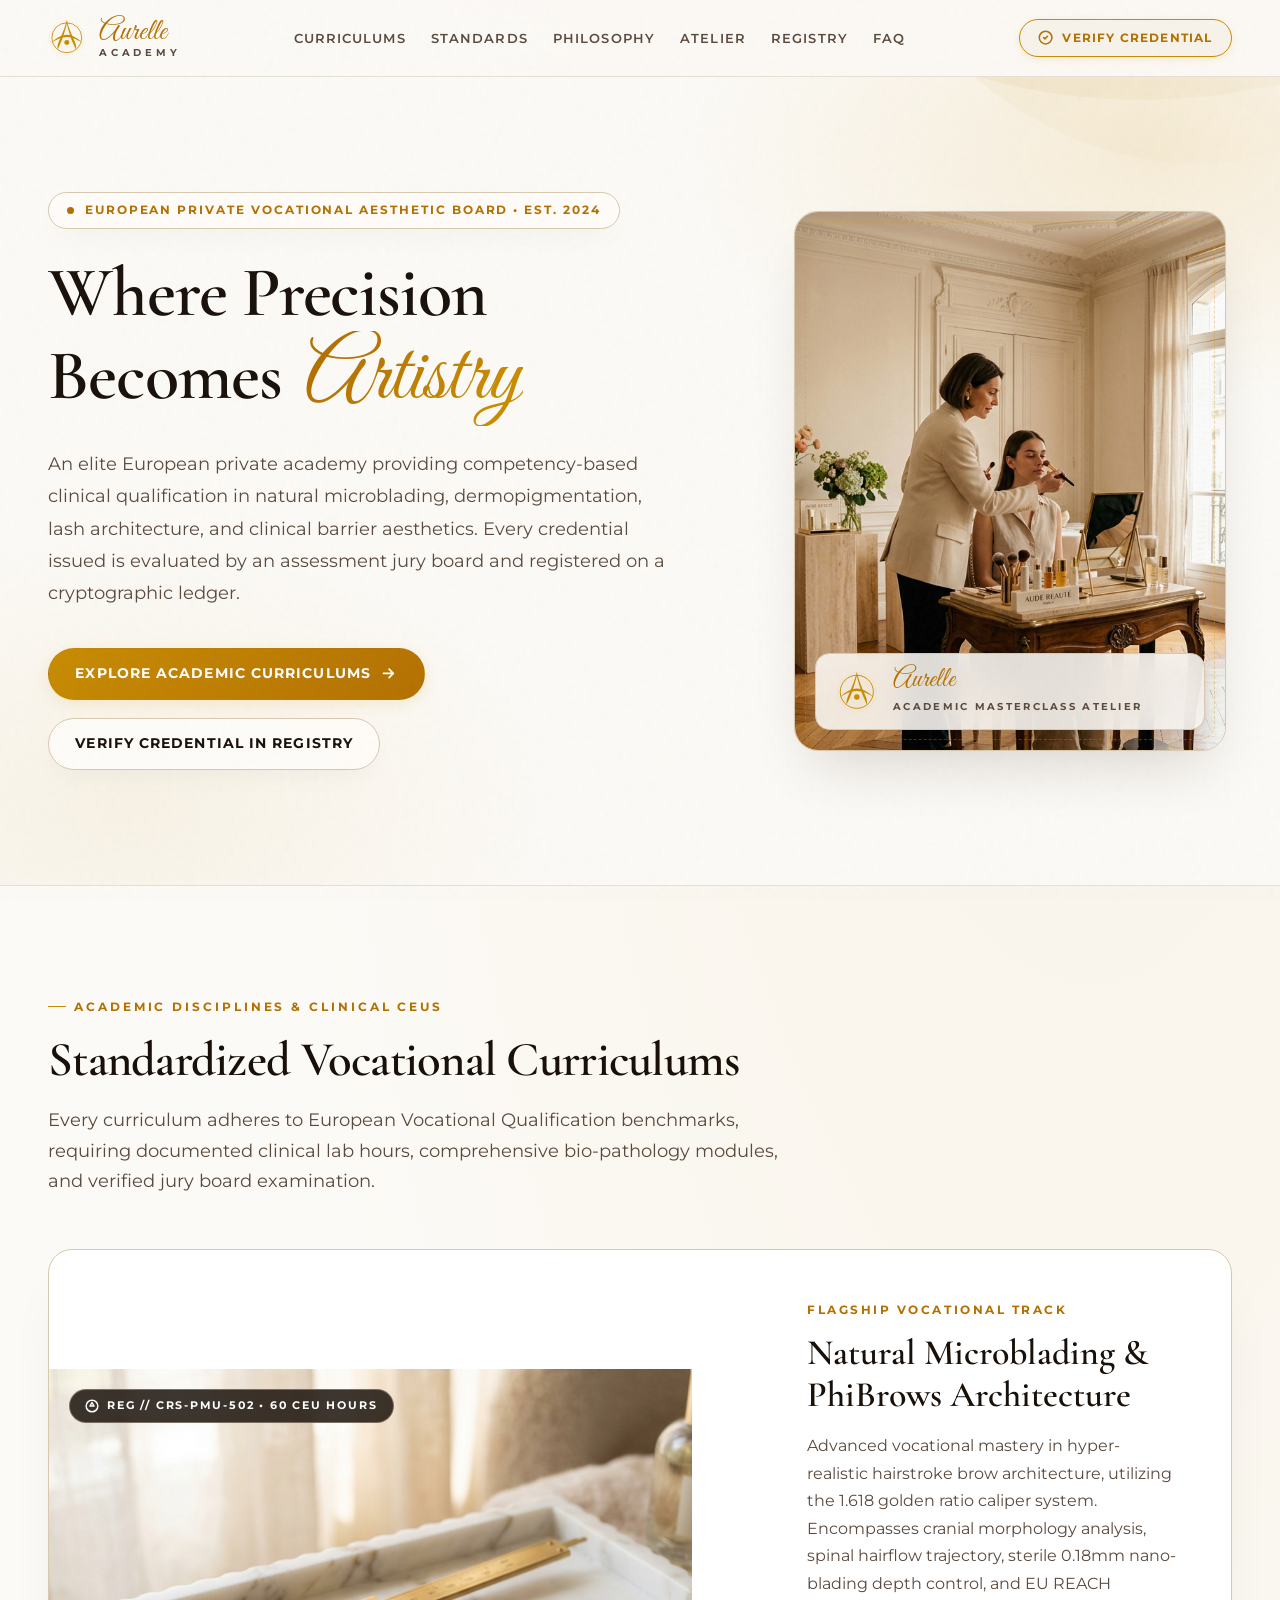
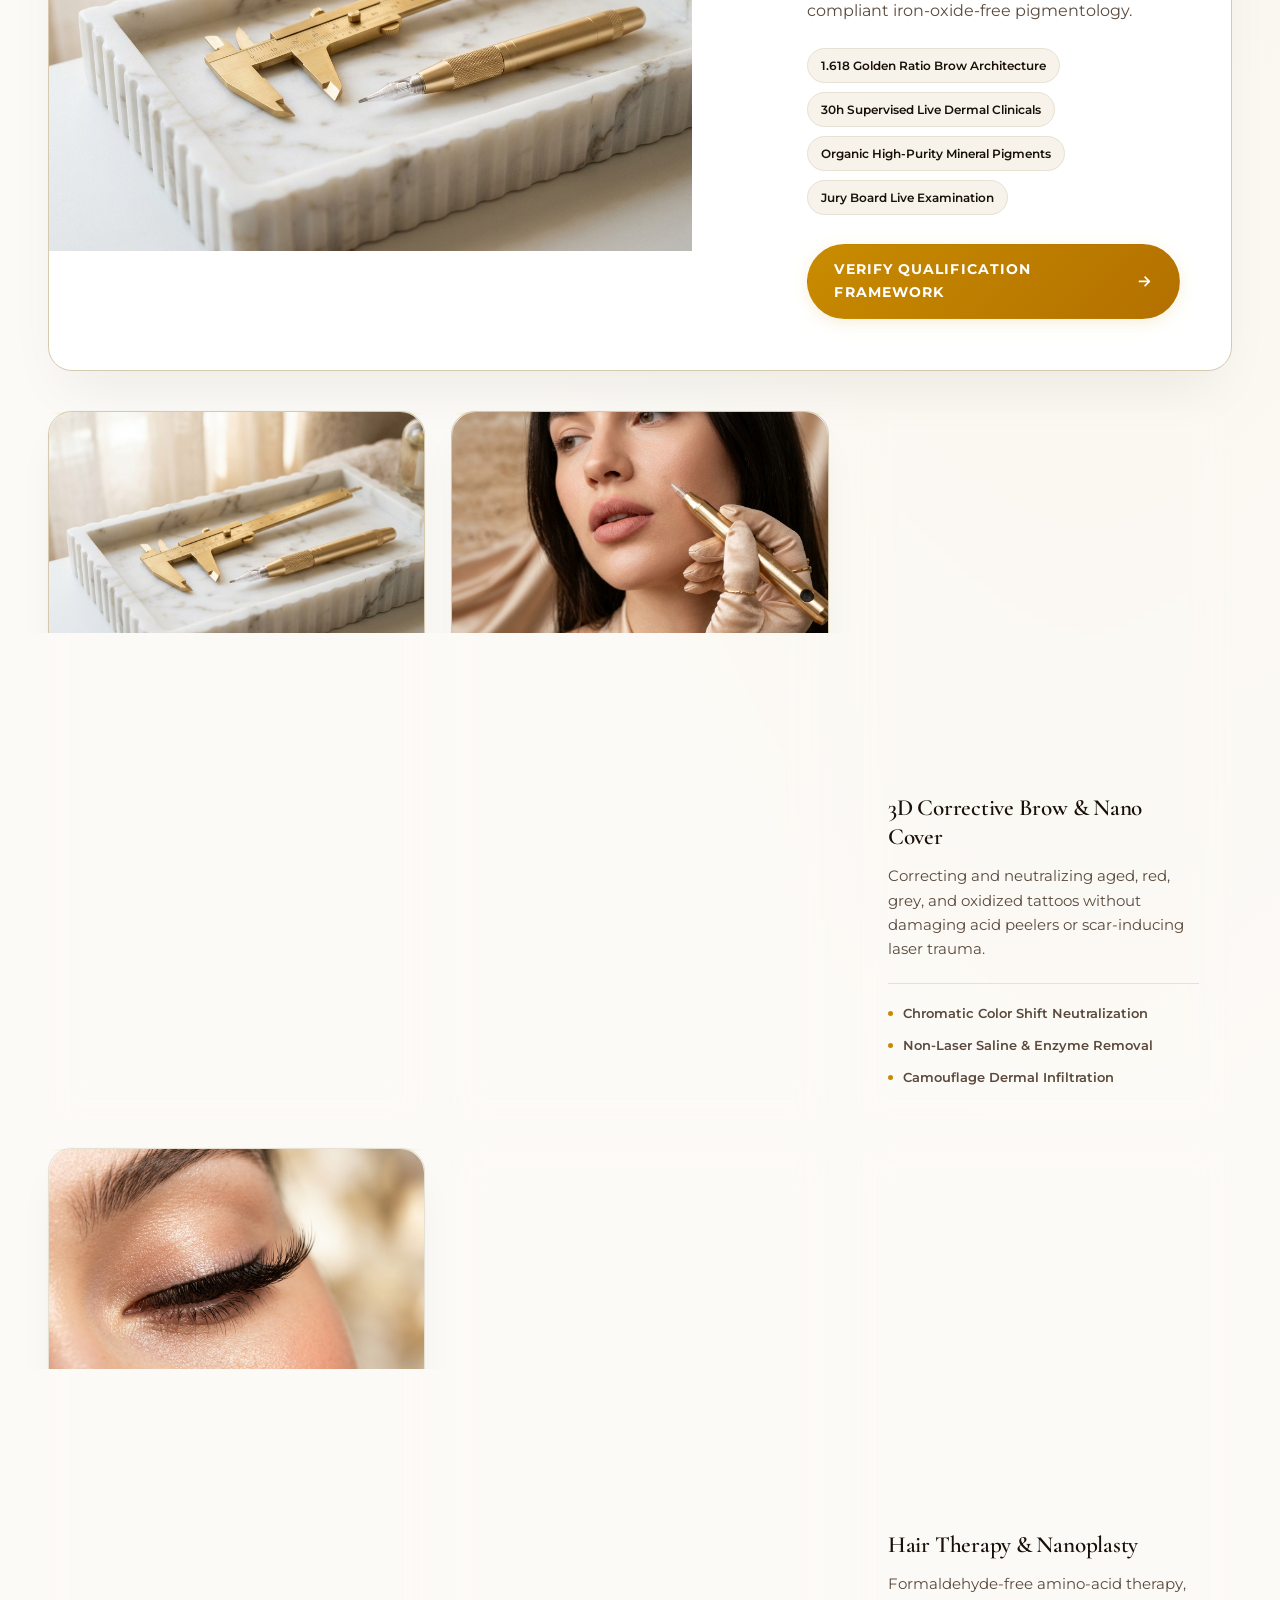
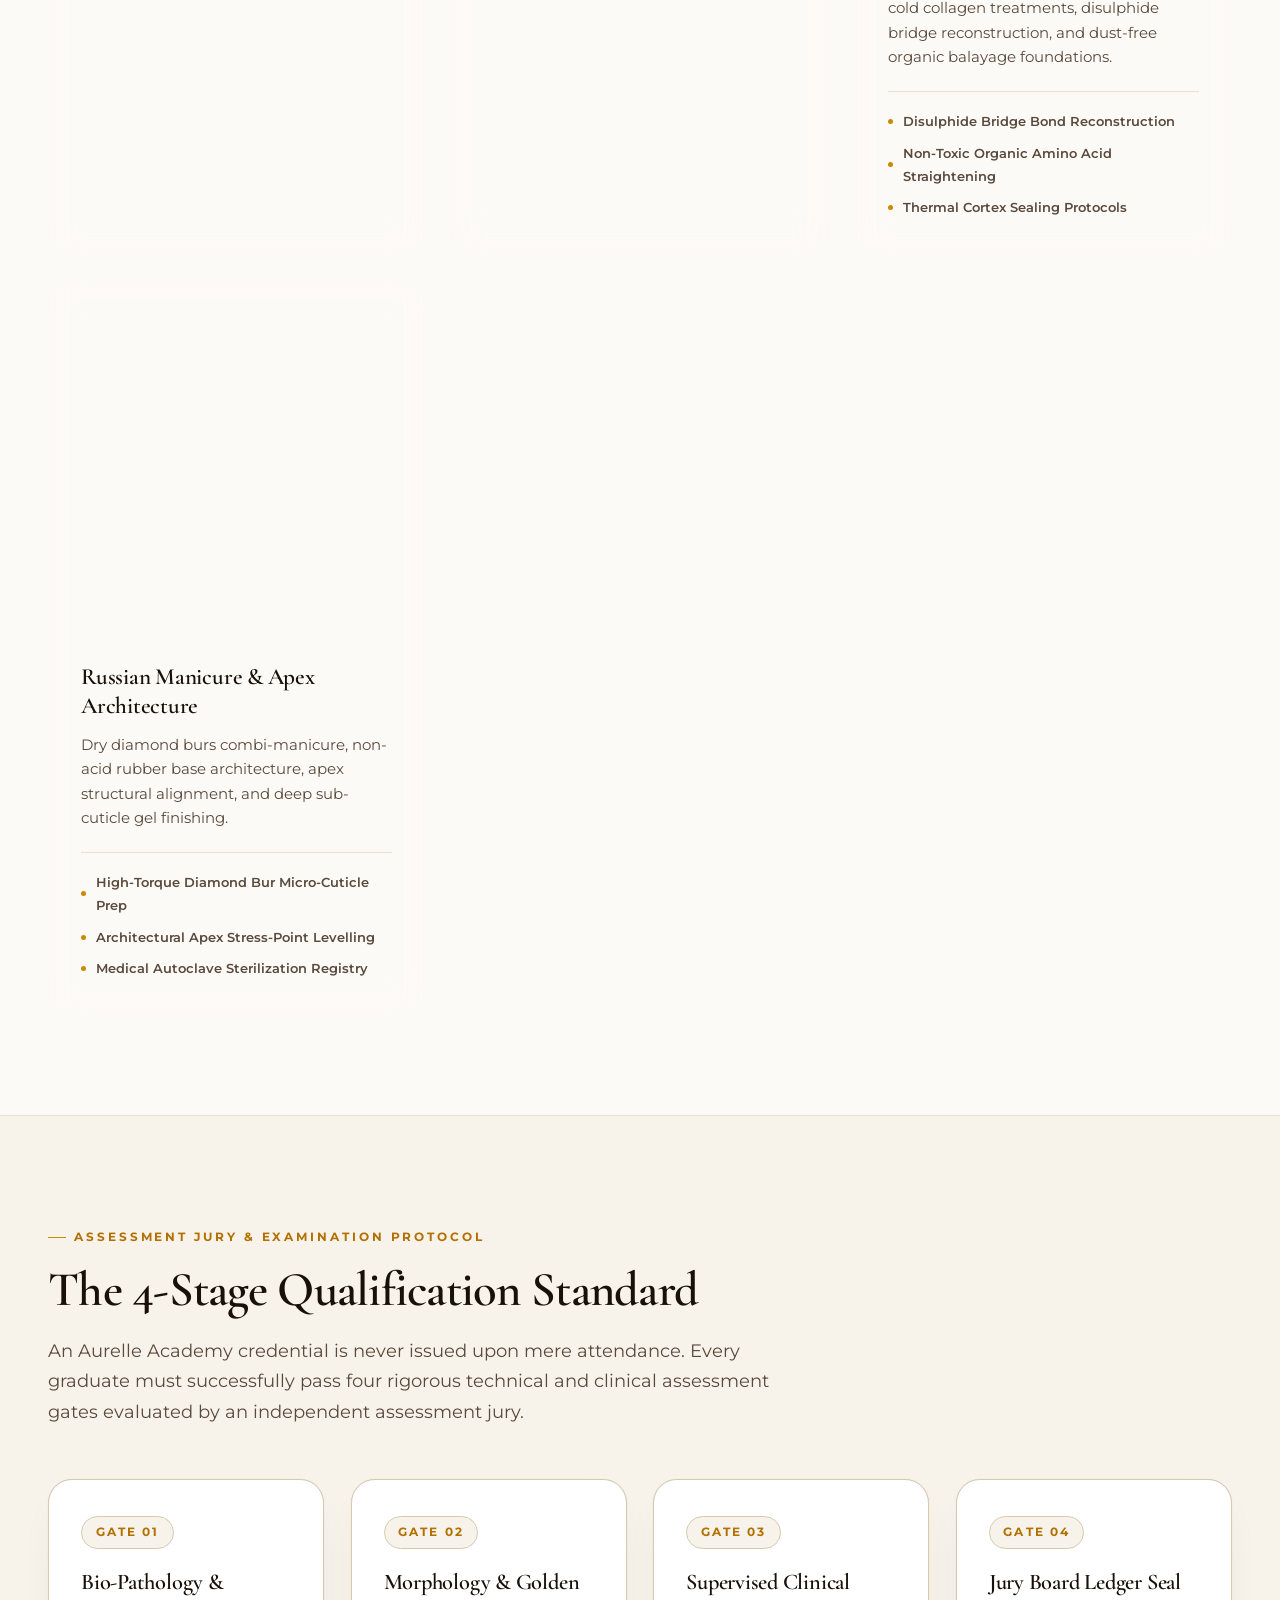
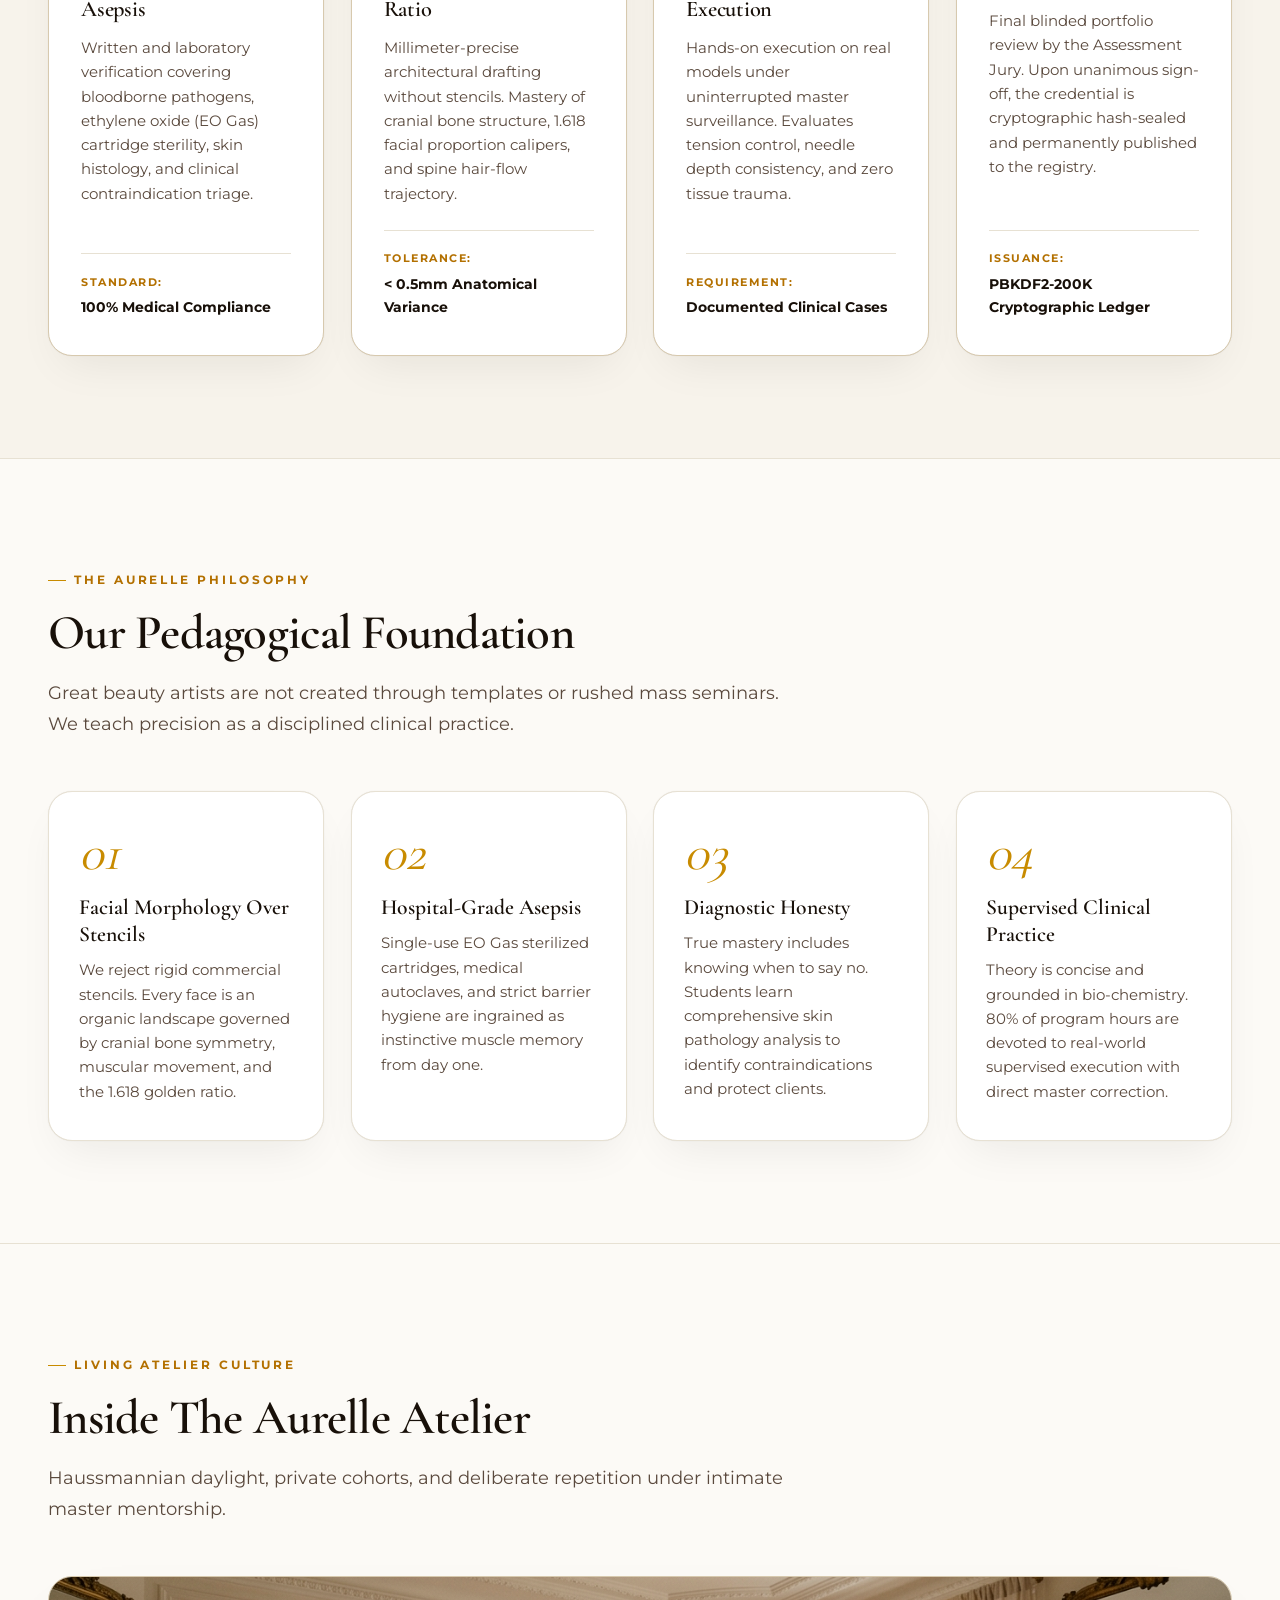
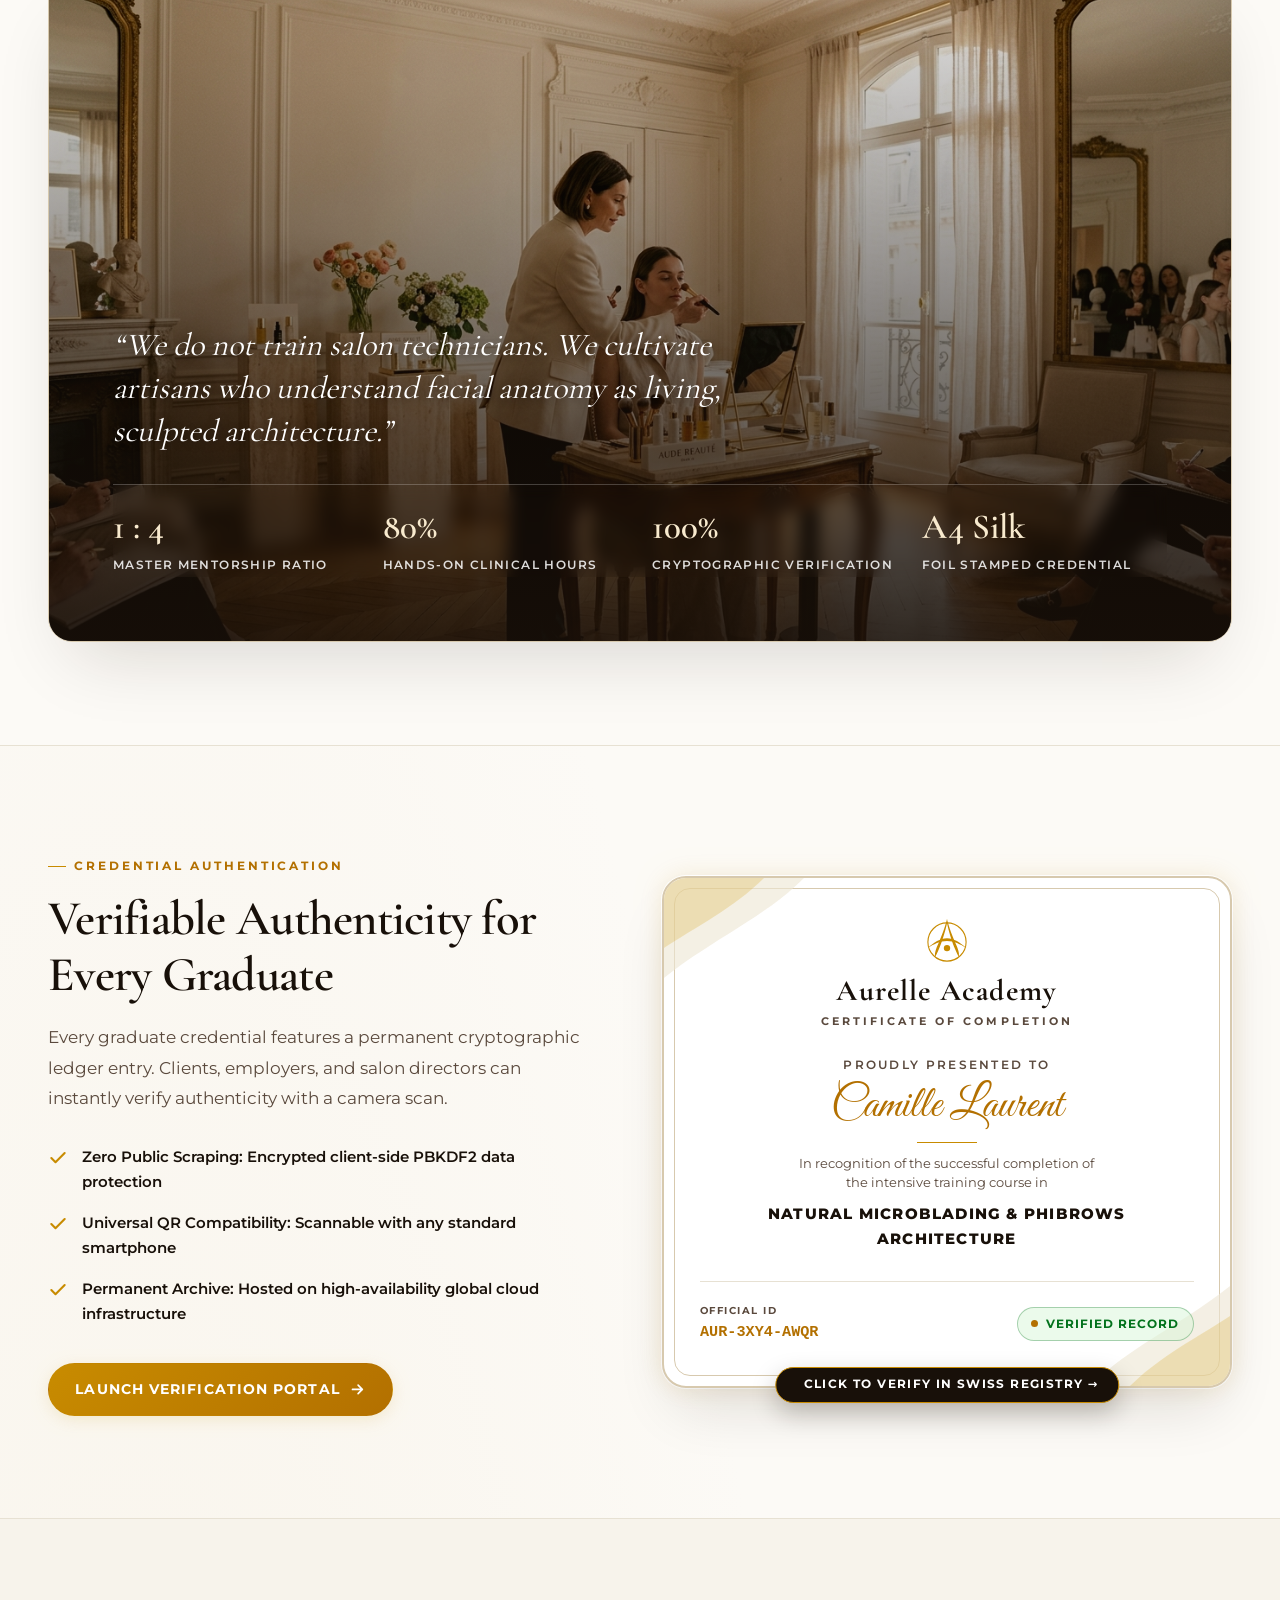
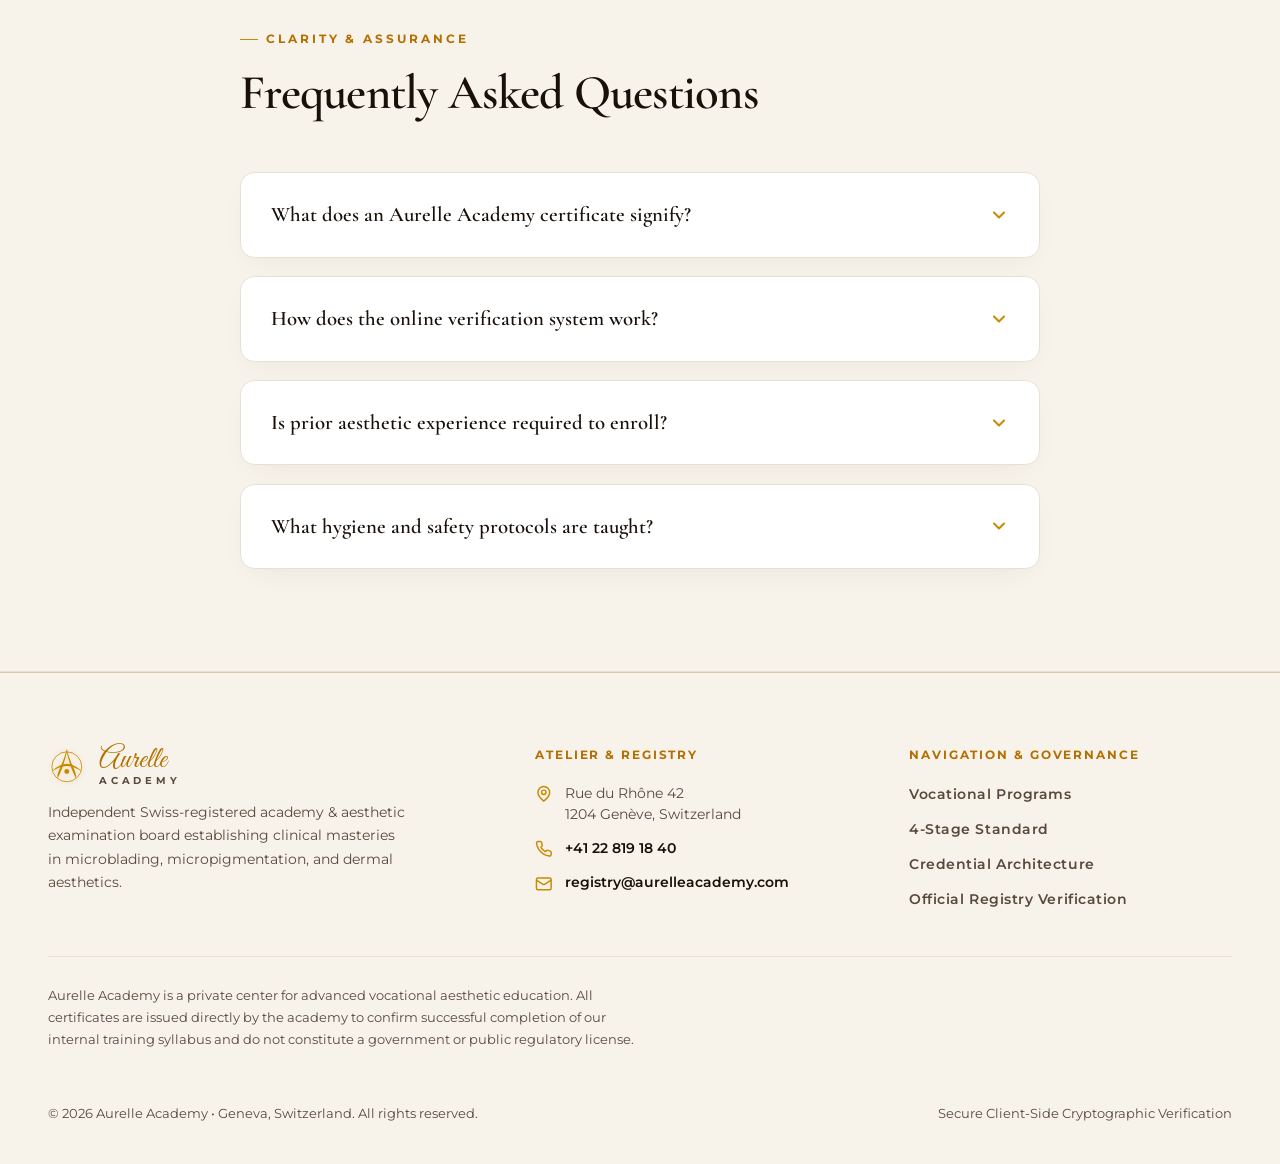
==== commit d70186e7: "feat(verify): add guilloche security watermark, direct link copy, and interactive diploma preview" ====
--- a/index.html
+++ b/index.html
@@ -524,52 +524,58 @@
 
           <!-- Realistic Silk Ivory Certificate Mockup with 3D Parallax & Specular Glare -->
           <div class="cert-mockup-wrap" data-reveal>
-            <div class="cert-mockup">
-              <div class="cert-mockup__shimmer" aria-hidden="true"></div>
-              <!-- Corner Ribbon Waves -->
-              <svg class="cert-mockup__corner-wave" viewBox="0 0 140 100" fill="none" aria-hidden="true">
-                <path d="M0 0 L140 0 C100 40, 50 60, 0 100 Z" fill="#eee7d5" opacity="0.7"/>
-                <path d="M0 0 L100 0 C70 30, 30 50, 0 70 Z" fill="#dfbb5a" opacity="0.4"/>
-              </svg>
-              <svg class="cert-mockup__corner-wave-bottom" viewBox="0 0 140 100" fill="none" aria-hidden="true">
-                <path d="M140 100 L0 100 C40 60, 90 40, 140 0 Z" fill="#eee7d5" opacity="0.7"/>
-                <path d="M140 100 L40 100 C70 70, 110 50, 140 30 Z" fill="#dfbb5a" opacity="0.4"/>
-              </svg>
-
-              <div class="cert-mockup__header">
-                <svg class="cert-mockup__logo" viewBox="0 0 100 100" fill="none" aria-hidden="true">
-                  <circle cx="50" cy="50" r="39.8" stroke="currentColor" stroke-width="2.3"/>
-                  <circle cx="50" cy="62.7" r="6.6" fill="currentColor"/>
-                  <path d="M 50,1.8 C 49,9 41.5,32 32.5,52 C 27.5,63 23.5,73 25.5,80.5 C 26.2,80.5 28.5,75 33,65 C 40,49 47,26 50,11 C 53,26 60,49 67,65 C 71.5,75 73.8,80.5 74.5,80.5 C 76.5,73 72.5,63 67.5,52 C 58.5,32 51,9 50,1.8 Z" fill="currentColor"/>
-                  <path d="M 9.5,62.5 C 23,51 35.5,42.2 50,42.2 C 64.5,42.2 77,51 90.5,62.5 C 78,54.5 64.5,47.8 50,47.8 C 35.5,47.8 22,54.5 9.5,62.5 Z" fill="currentColor"/>
+            <a class="cert-mockup-link" href="verify/?id=AUR-3XY4-AWQR" title="Click to verify this authentic certificate in the Swiss Registry">
+              <div class="cert-mockup">
+                <div class="cert-mockup__shimmer" aria-hidden="true"></div>
+                <!-- Corner Ribbon Waves -->
+                <svg class="cert-mockup__corner-wave" viewBox="0 0 140 100" fill="none" aria-hidden="true">
+                  <path d="M0 0 L140 0 C100 40, 50 60, 0 100 Z" fill="#eee7d5" opacity="0.7"/>
+                  <path d="M0 0 L100 0 C70 30, 30 50, 0 70 Z" fill="#dfbb5a" opacity="0.4"/>
                 </svg>
-                <div class="cert-mockup__title">Aurelle Academy</div>
-                <div class="cert-mockup__subtitle">CERTIFICATE OF COMPLETION</div>
-              </div>
-              
-              <div class="cert-mockup__body">
-                <span class="cert-mockup__present">PROUDLY PRESENTED TO</span>
-                <span class="cert-mockup__student">Camille Laurent</span>
-                <div class="cert-mockup__divider"></div>
-                <p class="cert-mockup__text">
-                  In recognition of the successful completion of the intensive training course in
-                </p>
-                <div class="cert-mockup__course">
-                  CLUSTER &amp; TEMPORARY LASH APPLICATION
+                <svg class="cert-mockup__corner-wave-bottom" viewBox="0 0 140 100" fill="none" aria-hidden="true">
+                  <path d="M140 100 L0 100 C40 60, 90 40, 140 0 Z" fill="#eee7d5" opacity="0.7"/>
+                  <path d="M140 100 L40 100 C70 70, 110 50, 140 30 Z" fill="#dfbb5a" opacity="0.4"/>
+                </svg>
+
+                <div class="cert-mockup__header">
+                  <svg class="cert-mockup__logo" viewBox="0 0 100 100" fill="none" aria-hidden="true">
+                    <circle cx="50" cy="50" r="39.8" stroke="currentColor" stroke-width="2.3"/>
+                    <circle cx="50" cy="62.7" r="6.6" fill="currentColor"/>
+                    <path d="M 50,1.8 C 49,9 41.5,32 32.5,52 C 27.5,63 23.5,73 25.5,80.5 C 26.2,80.5 28.5,75 33,65 C 40,49 47,26 50,11 C 53,26 60,49 67,65 C 71.5,75 73.8,80.5 74.5,80.5 C 76.5,73 72.5,63 67.5,52 C 58.5,32 51,9 50,1.8 Z" fill="currentColor"/>
+                    <path d="M 9.5,62.5 C 23,51 35.5,42.2 50,42.2 C 64.5,42.2 77,51 90.5,62.5 C 78,54.5 64.5,47.8 50,47.8 C 35.5,47.8 22,54.5 9.5,62.5 Z" fill="currentColor"/>
+                  </svg>
+                  <div class="cert-mockup__title">Aurelle Academy</div>
+                  <div class="cert-mockup__subtitle">CERTIFICATE OF COMPLETION</div>
                 </div>
-              </div>
-
-              <div class="cert-mockup__footer">
-                <div class="cert-mockup__id-box">
-                  <span class="cert-mockup__id-lbl">OFFICIAL ID</span>
-                  <span class="cert-mockup__id-val">AUR-7842-K910</span>
+                
+                <div class="cert-mockup__body">
+                  <span class="cert-mockup__present">PROUDLY PRESENTED TO</span>
+                  <span class="cert-mockup__student">Camille Laurent</span>
+                  <div class="cert-mockup__divider"></div>
+                  <p class="cert-mockup__text">
+                    In recognition of the successful completion of the intensive training course in
+                  </p>
+                  <div class="cert-mockup__course">
+                    NATURAL MICROBLADING &amp; PHIBROWS ARCHITECTURE
+                  </div>
                 </div>
-                <div class="cert-mockup__status">
-                  <span class="pulse-dot"></span>
-                  <span>VERIFIED RECORD</span>
+
+                <div class="cert-mockup__footer">
+                  <div class="cert-mockup__id-box">
+                    <span class="cert-mockup__id-lbl">OFFICIAL ID</span>
+                    <span class="cert-mockup__id-val">AUR-3XY4-AWQR</span>
+                  </div>
+                  <div class="cert-mockup__status">
+                    <span class="pulse-dot"></span>
+                    <span>VERIFIED RECORD</span>
+                  </div>
                 </div>
               </div>
-            </div>
+              <span class="cert-mockup__inspect-pill">
+                <svg viewBox="0 0 24 24" width="13" height="13" fill="none" stroke="currentColor" stroke-width="2.4" stroke-linecap="round" stroke-linejoin="round" aria-hidden="true"><circle cx="11" cy="11" r="8"/><path d="m21 21-4.35-4.35"/></svg>
+                <span>Click to Verify in Swiss Registry &rarr;</span>
+              </span>
+            </a>
           </div>
         </div>
       </div>
--- a/assets/css/core.css
+++ b/assets/css/core.css
@@ -83,8 +83,21 @@
 }
 
 html {
+  font-size: 16px;
   scroll-behavior: smooth;
   -webkit-text-size-adjust: 100%;
+}
+
+@media (max-width: 48rem) {
+  html {
+    font-size: 15px;
+  }
+}
+
+@media (max-width: 25rem) {
+  html {
+    font-size: 14px;
+  }
 }
 
 body {
--- a/assets/css/components.css
+++ b/assets/css/components.css
@@ -103,6 +103,33 @@
 @media (max-width: 50rem) {
   .nav {
     display: none;
+  }
+}
+
+@media (max-width: 36rem) {
+  .site-header__row {
+    min-height: 4.1rem;
+    gap: 0.75rem;
+  }
+  .wordmark__mark {
+    width: 2rem;
+    height: 2rem;
+  }
+  .wordmark__name {
+    font-size: 1.55rem;
+  }
+  .wordmark__sub {
+    font-size: 0.58rem;
+    letter-spacing: 0.28em;
+  }
+  .nav-verify-btn {
+    padding: 0.45rem 0.85rem;
+    font-size: 0.68rem;
+    gap: 0.4rem;
+  }
+  .nav-verify-btn svg {
+    width: 0.82rem;
+    height: 0.82rem;
   }
 }
 
--- a/assets/css/home.css
+++ b/assets/css/home.css
@@ -69,9 +69,9 @@
 
 .hero__title {
   font-family: var(--font-serif);
-  font-size: clamp(2.8rem, 6vw, 4.8rem);
-  font-weight: 600;
-  line-height: 1.05;
+  font-size: clamp(2.1rem, 5.5vw, 4.8rem);
+  font-weight: 600;
+  line-height: 1.08;
   letter-spacing: -0.015em;
   color: var(--text);
 }
@@ -88,9 +88,9 @@
 }
 
 .hero__lead {
-  margin-top: 1.6rem;
+  margin-top: 1.4rem;
   max-width: 52ch;
-  font-size: clamp(1rem, 1.8vw, 1.15rem);
+  font-size: clamp(0.92rem, 1.6vw, 1.15rem);
   line-height: 1.75;
   color: var(--text-muted);
 }
@@ -225,16 +225,16 @@
 
 .section__title {
   font-family: var(--font-serif);
-  font-size: clamp(2.2rem, 4.2vw, 3.2rem);
+  font-size: clamp(1.75rem, 3.8vw, 3.2rem);
   font-weight: 600;
   letter-spacing: -0.015em;
-  line-height: 1.12;
+  line-height: 1.15;
   color: var(--text);
 }
 
 .section__lead {
   margin-top: 1.1rem;
-  font-size: clamp(1rem, 1.6vw, 1.12rem);
+  font-size: clamp(0.92rem, 1.5vw, 1.12rem);
   color: var(--text-muted);
   line-height: 1.7;
 }
@@ -464,6 +464,21 @@
 
 .cert-mockup-wrap {
   perspective: 1200px;
+  position: relative;
+}
+
+.cert-mockup-link {
+  display: block;
+  text-decoration: none;
+  color: inherit;
+  cursor: pointer;
+  outline: none;
+  position: relative;
+}
+
+.cert-mockup-link:focus-visible .cert-mockup {
+  outline: 3px solid var(--gold);
+  outline-offset: 4px;
 }
 
 /* Authentic Ivory Certificate Mockup with 3D Interactive Parallax */
@@ -479,8 +494,48 @@
   position: relative;
   overflow: hidden;
   transform-style: preserve-3d;
-  transition: transform 0.2s cubic-bezier(0.2, 0, 0.2, 1), box-shadow 0.3s ease;
+  transition: transform 0.3s cubic-bezier(0.2, 0, 0.2, 1), box-shadow 0.3s ease, border-color 0.3s ease;
   will-change: transform;
+}
+
+.cert-mockup-wrap:hover .cert-mockup {
+  transform: translateY(-6px) scale(1.01);
+  box-shadow:
+    0 35px 75px -15px oklch(0.2 0.02 60 / 0.18),
+    0 0 0 1px oklch(0.68 0.15 80 / 0.4),
+    0 0 35px var(--gold-glow);
+  border-color: var(--gold);
+}
+
+.cert-mockup__inspect-pill {
+  position: absolute;
+  bottom: -0.95rem;
+  left: 50%;
+  transform: translateX(-50%);
+  display: inline-flex;
+  align-items: center;
+  gap: 0.5rem;
+  padding: 0.45rem 1.2rem;
+  background: var(--text);
+  color: #ffffff;
+  border-radius: 999px;
+  font-family: var(--font-ui);
+  font-size: 0.72rem;
+  font-weight: 700;
+  letter-spacing: 0.12em;
+  text-transform: uppercase;
+  box-shadow: 0 10px 25px oklch(0.2 0.02 60 / 0.25);
+  transition: all 0.25s var(--ease);
+  z-index: 15;
+  white-space: nowrap;
+  border: 1px solid var(--gold);
+}
+
+.cert-mockup-wrap:hover .cert-mockup__inspect-pill {
+  background: var(--gold-strong);
+  color: #ffffff;
+  transform: translateX(-50%) translateY(-2px);
+  box-shadow: 0 8px 25px var(--gold-glow);
 }
 
 .cert-mockup__shimmer {
@@ -814,7 +869,7 @@
 
 .signature-editorial__title {
   font-family: var(--font-serif);
-  font-size: clamp(1.8rem, 3vw, 2.5rem);
+  font-size: clamp(1.5rem, 2.8vw, 2.5rem);
   font-weight: 600;
   line-height: 1.15;
   color: var(--text);
